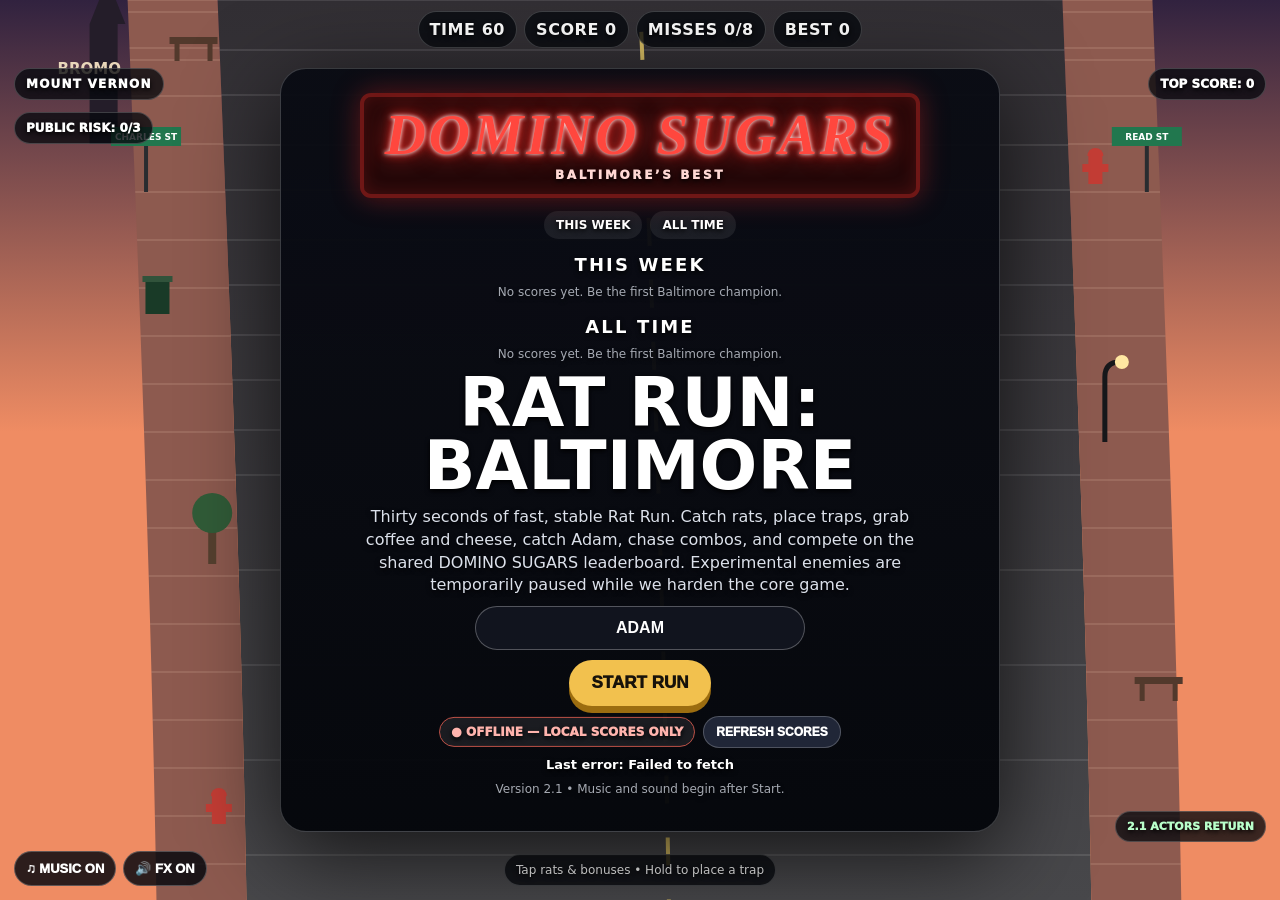
==== index.html @ 5c8ce3e8 "Release Rat Run 2.1 actors and street layers" ====
<!DOCTYPE html>
<html lang="en">
<head>
<meta charset="UTF-8">
<meta name="viewport" content="width=device-width,initial-scale=1,maximum-scale=1,user-scalable=no">
<title>Rat Run: Baltimore 2.1 — Stability Release</title>
<link rel="manifest" href="manifest.webmanifest">
<meta name="theme-color" content="#15121d">
<meta name="apple-mobile-web-app-capable" content="yes">
<meta name="apple-mobile-web-app-status-bar-style" content="black-translucent">
<meta name="apple-mobile-web-app-title" content="Rat Run">
<link rel="apple-touch-icon" href="icons/icon-192.png">
<style>
:root{color-scheme:dark;--gold:#f2c14e;--red:#fa342d;--blue:#37a8ff}*{box-sizing:border-box}
html,body{margin:0;width:100%;height:100%;overflow:hidden;background:#070910;font-family:Inter,system-ui,Arial,sans-serif}
canvas{display:block;width:100vw;height:100vh;cursor:crosshair;touch-action:none;user-select:none;-webkit-user-select:none;-webkit-touch-callout:none}
#hud{position:fixed;inset:0;pointer-events:none;color:#fff;text-shadow:0 2px 5px #000}
.top{display:flex;justify-content:center;gap:7px;flex-wrap:wrap;padding:11px 8px;font-weight:900;letter-spacing:.035em}
.pill{background:rgba(7,9,15,.78);border:1px solid rgba(255,255,255,.2);border-radius:999px;padding:8px 11px;backdrop-filter:blur(7px)}
#effects{position:absolute;top:62px;left:50%;transform:translateX(-50%);display:flex;gap:8px}
.effect{display:none;border-radius:999px;padding:7px 12px;font-size:13px;font-weight:1000;background:rgba(7,9,15,.87);border:2px solid #fff}
#cheeseEffect{border-color:#ffd95b;color:#ffe986}#coffeeEffect{border-color:#c46cff;color:#f0caff}
#neighborhood{position:absolute;left:14px;top:68px;font-weight:1000;text-transform:uppercase;letter-spacing:.1em;font-size:12px}
#target{position:absolute;right:14px;top:68px;font-weight:1000;font-size:12px}
#message{position:absolute;left:50%;top:50%;transform:translate(-50%,-50%);width:min(93vw,720px);max-height:92vh;overflow:auto;text-align:center;background:linear-gradient(180deg,rgba(10,12,20,.97),rgba(4,6,11,.97));border:1px solid rgba(255,255,255,.2);border-radius:26px;padding:24px;box-shadow:0 22px 90px rgba(0,0,0,.72);pointer-events:auto}
#message h1{margin:0 0 8px;font-size:clamp(33px,7vw,68px);line-height:.92;text-transform:uppercase}
#message h2{margin:15px 0 7px;font-size:18px;letter-spacing:.12em;text-transform:uppercase}
#message p{margin:9px auto;max-width:590px;color:#dce1eb;line-height:1.42}
button{margin-top:10px;padding:13px 23px;border:0;border-radius:999px;font-size:17px;font-weight:1000;cursor:pointer;background:var(--gold);color:#17120a;box-shadow:0 7px 0 #9c6d10}
button:active{transform:translateY(4px);box-shadow:0 3px 0 #9c6d10}.tiny{font-size:12px;opacity:.74}
#mode{position:absolute;left:50%;bottom:14px;transform:translateX(-50%);font-size:12px;white-space:nowrap}
#combo{position:absolute;left:50%;top:23%;transform:translateX(-50%);font-size:clamp(30px,6vw,62px);font-weight:1000;opacity:0;transition:opacity .15s}
#announcement{position:absolute;left:50%;top:35%;transform:translate(-50%,-50%) scale(.8);font-size:clamp(28px,7vw,72px);font-weight:1000;text-align:center;opacity:0;transition:.18s;line-height:.95}
#installBtn{display:none;position:absolute;right:14px;bottom:14px;pointer-events:auto;margin:0;padding:10px 15px;font-size:13px}
#audioControls{position:absolute;left:14px;bottom:14px;display:flex;gap:7px;pointer-events:auto}
.audioBtn{margin:0;padding:9px 11px;font-size:13px;box-shadow:none;border:1px solid rgba(255,255,255,.25);background:rgba(7,9,15,.84);color:#fff}
#policeAlert{position:absolute;inset:0;opacity:0;pointer-events:none;transition:opacity .25s;mix-blend-mode:screen;background:linear-gradient(90deg,rgba(255,0,0,.28),transparent 38%,transparent 62%,rgba(0,110,255,.3));animation:policeFlash .42s steps(1) infinite}
#policeAlert.active{opacity:1}
@keyframes policeFlash{0%,49%{filter:hue-rotate(0deg);transform:scaleX(1)}50%,100%{filter:hue-rotate(175deg);transform:scaleX(-1)}}
.domino{position:relative;margin:0 auto 13px;width:min(100%,560px);padding:13px 14px 12px;border:4px solid #6f1716;border-radius:11px;background:#230809;box-shadow:0 0 28px rgba(255,41,34,.35),inset 0 0 18px rgba(255,44,40,.18)}
.domino-title{font-family:Georgia,serif;font-style:italic;font-weight:900;letter-spacing:.05em;font-size:clamp(28px,7vw,57px);line-height:.88;color:#ff473e;text-shadow:0 0 4px #fff,0 0 10px #ff2d27,0 0 24px #ff2d27}
.domino-sub{margin-top:8px;font-size:12px;letter-spacing:.22em;font-weight:1000;color:#ffd8d4}
.scoreboard{max-width:455px;margin:12px auto;text-align:left;border-top:1px solid rgba(255,255,255,.18)}
.score-row{display:grid;grid-template-columns:35px 1fr auto;gap:9px;padding:7px 5px;border-bottom:1px solid rgba(255,255,255,.11)}
.score-row.you{background:rgba(242,193,78,.18);border-radius:8px;color:#ffe18a}
.nameInput{width:min(100%,330px);padding:12px 14px;border-radius:999px;border:1px solid rgba(255,255,255,.28);background:#11141e;color:#fff;font-size:16px;font-weight:800;text-transform:uppercase;text-align:center}
.statusChip{display:inline-block;padding:6px 10px;border-radius:999px;background:rgba(255,255,255,.09);font-size:12px}
#milestone{position:absolute;right:14px;top:112px;text-align:right;font-size:12px;font-weight:900;color:#ffe188}
@media(max-width:520px){#target{top:110px}#neighborhood{top:110px}#effects{top:65px}.top{padding-right:6px;padding-left:6px}.pill{padding:7px 9px;font-size:12px}#milestone{top:148px}}

#ghoulWarning{position:absolute;left:50%;top:27%;transform:translateX(-50%);font-size:clamp(20px,5vw,44px);font-weight:1000;color:#ff665d;opacity:0;text-align:center;text-shadow:0 0 18px #000,0 0 18px #ff2d27;transition:opacity .15s}
#ghoulWarning.active{opacity:1;animation:ghoulPulse .45s steps(2) infinite}
@keyframes ghoulPulse{50%{transform:translateX(-50%) scale(1.08)}}

#finalCountdown{
 position:absolute;left:50%;top:50%;transform:translate(-50%,-50%) scale(.6);
 z-index:50;pointer-events:none;opacity:0;font-size:clamp(110px,28vw,280px);
 font-weight:1000;line-height:1;color:#fff;
 text-shadow:0 0 12px #000,0 0 34px #ff3c35,0 0 70px #ff3c35;
 transition:opacity .12s,transform .12s
}
#finalCountdown.show{opacity:1;transform:translate(-50%,-50%) scale(1)}
#finalCountdown.danger{color:#ffe266;text-shadow:0 0 12px #000,0 0 35px #ff2f27,0 0 75px #ff2f27}

#personalBestFlash{
 position:absolute;left:50%;top:42%;transform:translate(-50%,-50%) scale(.8);
 z-index:55;pointer-events:none;opacity:0;text-align:center;
 font-size:clamp(30px,8vw,76px);font-weight:1000;color:#ffe36e;
 text-shadow:0 0 10px #000,0 0 30px #ff9f1c;transition:.2s
}
#personalBestFlash.show{opacity:1;transform:translate(-50%,-50%) scale(1)}
#comboBarWrap{
 position:absolute;left:50%;top:105px;transform:translateX(-50%);
 width:min(48vw,300px);height:10px;border-radius:999px;overflow:hidden;
 background:rgba(5,7,12,.64);border:1px solid rgba(255,255,255,.2)
}
#comboBar{height:100%;width:0;background:linear-gradient(90deg,#f2c14e,#ff633f);transition:width .12s}

#riskMeter{position:absolute;left:14px;top:112px;font-size:12px;font-weight:1000}
#riskMeter.danger{color:#ff756d;border-color:#ff5148}
#rewardBanner{position:absolute;left:50%;top:30%;transform:translate(-50%,-50%) scale(.8);opacity:0;
 z-index:60;pointer-events:none;text-align:center;font-size:clamp(28px,7vw,70px);font-weight:1000;
 color:#ffe36e;text-shadow:0 0 12px #000,0 0 32px #ff9f1c;transition:.18s}
#rewardBanner.show{opacity:1;transform:translate(-50%,-50%) scale(1)}
.weekTabs{display:flex;justify-content:center;gap:8px;margin:10px 0}
.weekTab{padding:7px 12px;border-radius:999px;background:rgba(255,255,255,.08);font-size:12px;font-weight:900}

#leaderStatus{
 display:inline-block;margin-top:8px;padding:7px 11px;border-radius:999px;
 font-size:12px;font-weight:1000;background:rgba(255,255,255,.08)
}
#leaderStatus.online{color:#9cffb2;border:1px solid #3c9f5d}
#leaderStatus.offline{color:#ffb4ad;border:1px solid #bd5147}
#leaderStatus.loading{color:#ffe38b;border:1px solid #a1842e}
#refreshScores{margin-left:8px;padding:8px 12px;font-size:12px;box-shadow:none;background:#202637;color:#fff;border:1px solid rgba(255,255,255,.22)}
#submitNotice{margin:9px auto 0;max-width:430px;font-size:13px;font-weight:800}

#stabilityBadge{position:absolute;right:14px;bottom:58px;font-size:11px;font-weight:1000;color:#b9ffca}
#debugPanel{display:none;position:absolute;left:12px;top:155px;max-width:330px;padding:9px 11px;border-radius:10px;background:rgba(0,0,0,.82);font:12px/1.35 monospace;color:#b9ffca;white-space:pre-wrap;z-index:90}
#debugPanel.show{display:block}
</style>
</head>
<body>
<canvas id="game"></canvas>
<div id="hud">
 <div id="policeAlert"></div>
 <div class="top">
  <div class="pill">TIME <span id="time">60</span></div>
  <div class="pill">SCORE <span id="score">0</span></div>
  <div class="pill">MISSES <span id="misses">0</span>/8</div>
  <div class="pill">BEST <span id="bestScore">0</span></div>
 </div>
 <div id="effects"><div id="cheeseEffect" class="effect">🧀 RAT FREEZE <span></span></div><div id="coffeeEffect" class="effect">☕ ×2 RUSH <span></span></div></div>
 <div id="neighborhood" class="pill">MOUNT VERNON</div>
 <div id="target" class="pill">TOP SCORE: <span id="topScore">0</span></div>
 <div id="milestone"></div><div id="riskMeter" class="pill">PUBLIC RISK: 0/3</div><div id="rewardBanner"></div>
 <div id="combo"></div><div id="announcement"></div><div id="ghoulWarning"></div><div id="finalCountdown"></div><div id="personalBestFlash"></div><div id="comboBarWrap"><div id="comboBar"></div></div>
 <div id="mode" class="pill">Tap rats & bonuses • Hold to place a trap</div><div id="stabilityBadge" class="pill">2.1 ACTORS RETURN</div><div id="debugPanel"></div>
 <div id="audioControls"><button id="musicBtn" class="audioBtn">♫ MUSIC ON</button><button id="soundBtn" class="audioBtn">🔊 FX ON</button></div>
 <button id="installBtn">INSTALL APP</button>
 <div id="message"><h1>Rat Run:<br>Baltimore</h1><p>Loading the shared leaderboard…</p></div>
</div>
<script src="./leaderboard-config.js"></script>
<script>
(()=>{
const canvas=document.getElementById('game'),ctx=canvas.getContext('2d');
const scoreEl=document.getElementById('score'),timeEl=document.getElementById('time'),missesEl=document.getElementById('misses');
const message=document.getElementById('message'),comboEl=document.getElementById('combo'),debugPanel=document.getElementById('debugPanel');
let leaderboardOnline=false,lastLeaderboardError='';
const announcement=document.getElementById('announcement'),neighborhoodEl=document.getElementById('neighborhood');
const cheeseEffect=document.getElementById('cheeseEffect'),coffeeEffect=document.getElementById('coffeeEffect');
const bestScoreEl=document.getElementById('bestScore'),topScoreEl=document.getElementById('topScore'),targetEl=document.getElementById('target');
const policeAlert=document.getElementById('policeAlert'),milestoneEl=document.getElementById('milestone'),ghoulWarning=document.getElementById('ghoulWarning'),finalCountdown=document.getElementById('finalCountdown'),personalBestFlash=document.getElementById('personalBestFlash'),comboBar=document.getElementById('comboBar'),riskMeter=document.getElementById('riskMeter'),rewardBanner=document.getElementById('rewardBanner');
const musicBtn=document.getElementById('musicBtn'),soundBtn=document.getElementById('soundBtn');
const adamImg=new Image(),cheeseImg=new Image(),coffeeImg=new Image();
adamImg.src='./assets/adam-runner.png';cheeseImg.src='./assets/giant-cheese.svg';coffeeImg.src='./assets/coffee.svg';

let W=0,H=0,dpr=1,running=false,last=0,worldY=0,score=0,misses=0,elapsed=0,spawnTimer=0;
let rats=[],traps=[],particles=[],obstacles=[],decorations=[],adams=[],powerups=[],buildings=[],vehicles=[],pedestrians=[],pigeons=[];
let pointer={x:0,y:0,down:false,downAt:0,moved:false};
let difficulty=1,combo=0,comboTimer=0,timeLeft=30,adamTimer=8,powerTimer=6;
let freezeTimer=0,coffeeTimer=0,announcementTimer=0,currentNeighborhood='MOUNT VERNON',vehicleTimer=2,pedTimer=3,pigeonTimer=4;
let leaderboard=[],leaderScore=0,playerName='ADAM',recordAlerted=false,nearAlerted=false,milestonesHit=new Set(),sessionId='';
let audioCtx=null,musicOn=true,soundOn=true,musicTimer=null,musicStep=0;
const STABILITY_MODE=false;
const FEATURES={ghoul:true,civilians:true,traffic:true,police:true,gator:true,screenShake:true};
let lastSystem='boot',frameErrors=0;const debugEnabled=new URLSearchParams(location.search).has('debug');
let ghouls=[],ghoulTimer=10,lastCountdownNumber=null,floaters=[],screenShake=0,personalBestAnnounced=false,publicRisk=0,policeUnits=[],policeTimer=999,dogs=[],dogTimer=4,gators=[],gatorTimer=12,gatorAids=[],tripleTimer=0;
const rand=(a,b)=>a+Math.random()*(b-a),clamp=(v,a,b)=>Math.max(a,Math.min(b,v));
const SUPABASE_URL='https://vaavrtkobsfqcessccfh.supabase.co';
const SUPABASE_KEY='sb_publishable_NizQeRBjoMpbgMTb5aM9NQ_UN8nZp0f';
const cleanName=n=>(n||'PLAYER').replace(/[^A-Z0-9 _-]/gi,'').trim().slice(0,12).toUpperCase()||'PLAYER';
let weeklyLeaderboard=[];
function localScores(){try{return JSON.parse(localStorage.getItem('ratRunScoresV14')||'[]')}catch(e){return[]}}
function storeLocal(scores){localStorage.setItem('ratRunScoresV14',JSON.stringify(scores.slice(0,25)))}
function normalizedScores(scores){
 return (Array.isArray(scores)?scores:[]).filter(s=>s&&Number.isFinite(Number(s.score)))
 .map(s=>({name:cleanName(s.name||s.player_name),score:Math.max(0,Math.floor(Number(s.score))),date:s.date||s.created_at||''}))
 .sort((a,b)=>b.score-a.score).slice(0,25)
}
function weekStartISO(){
 const d=new Date(),day=d.getUTCDay(),diff=(day+6)%7;
 d.setUTCDate(d.getUTCDate()-diff);d.setUTCHours(0,0,0,0);return d.toISOString()
}
async function supabaseGet(query){
 const r=await fetch(`${SUPABASE_URL}/rest/v1/rat_run_scores?${query}`,{
  headers:{apikey:SUPABASE_KEY,Authorization:`Bearer ${SUPABASE_KEY}`,Accept:'application/json'}
 });
 if(!r.ok)throw new Error(await r.text());return r.json()
}
async function loadLeaderboard(){
 let all=[],weekly=[];
 try{
  all=normalizedScores(await supabaseGet('select=player_name,score,created_at&order=score.desc&limit=25'));
  weekly=normalizedScores(await supabaseGet(`select=player_name,score,created_at&created_at=gte.${encodeURIComponent(weekStartISO())}&order=score.desc&limit=25`));
  leaderboardOnline=true;lastLeaderboardError='';
 }catch(e){
  console.warn('Global leaderboard unavailable:',e);
  leaderboardOnline=false;lastLeaderboardError=String(e.message||e).slice(0,140);
  all=normalizedScores(localScores());weekly=all;
 }
 leaderboard=all;weeklyLeaderboard=weekly;leaderScore=all[0]?.score||0;
 topScoreEl.textContent=leaderScore;bestScoreEl.textContent=leaderScore;
 return all
}
async function submitScore(name,value){
 const entry={player_name:cleanName(name),score:Math.max(0,Math.floor(value)),session_id:sessionId};
 let scores=normalizedScores([...localScores(),{name:entry.player_name,score:entry.score,date:new Date().toISOString()}]);
 storeLocal(scores);
 try{
  const r=await fetch(`${SUPABASE_URL}/rest/v1/rat_run_scores`,{
   method:'POST',
   headers:{apikey:SUPABASE_KEY,Authorization:`Bearer ${SUPABASE_KEY}`,'Content-Type':'application/json',Prefer:'return=minimal'},
   body:JSON.stringify(entry)
  });
  if(!r.ok)throw new Error(await r.text());
  leaderboardOnline=true;lastLeaderboardError='';
  await loadLeaderboard();scores=leaderboard;
 }catch(e){
  leaderboardOnline=false;lastLeaderboardError=`Score not uploaded: ${String(e.message||e).slice(0,110)}`;
  console.warn('Score submission failed:',e);
 }
 return scores
}
function scoreTable(scores,highlight=''){
 if(!scores.length)return'<p class="tiny">No scores yet. Be the first Baltimore champion.</p>';
 return `<div class="scoreboard">${scores.slice(0,10).map((s,i)=>`<div class="score-row ${highlight&&s.name===highlight?'you':''}"><strong>${i+1}</strong><span>${s.name}</span><strong>${s.score.toLocaleString()}</strong></div>`).join('')}</div>`;
}
function dominoBoard(scores,subtitle='BALTIMORE’S BEST',highlight=''){
 const weekly=weeklyLeaderboard.length?weeklyLeaderboard:scores;
 return `<div class="domino"><div class="domino-title">DOMINO SUGARS</div><div class="domino-sub">${subtitle}</div></div>
 <div class="weekTabs"><span class="weekTab">THIS WEEK</span><span class="weekTab">ALL TIME</span></div>
 <h2>THIS WEEK</h2>${scoreTable(weekly,highlight)}
 <h2>ALL TIME</h2>${scoreTable(scores,highlight)}`;
}
function initAudio(){
 if(!audioCtx)audioCtx=new (window.AudioContext||window.webkitAudioContext)();
 if(audioCtx.state==='suspended')audioCtx.resume();
}
function tone(freq=440,dur=.08,type='square',gain=.045,delay=0){
 if(!soundOn&&!['music'].includes(type))return;
 initAudio();const o=audioCtx.createOscillator(),g=audioCtx.createGain(),t=audioCtx.currentTime+delay;
 o.type=type==='music'?'triangle':type;o.frequency.setValueAtTime(freq,t);g.gain.setValueAtTime(gain,t);g.gain.exponentialRampToValueAtTime(.0001,t+dur);
 o.connect(g);g.connect(audioCtx.destination);o.start(t);o.stop(t+dur);
}
function sfx(kind){
 if(!soundOn)return;
 const map={
  rat:[[760,.05,'square'],[510,.07,'square']],
  miss:[[150,.13,'sawtooth']],
  cheese:[[392,.08,'triangle'],[523,.1,'triangle'],[659,.14,'triangle']],
  coffee:[[260,.07,'square'],[390,.07,'square'],[520,.12,'square']],
  adam:[[330,.08,'triangle'],[494,.08,'triangle'],[659,.08,'triangle'],[988,.18,'triangle']],
  horn:[[210,.16,'sawtooth'],[180,.14,'sawtooth']],
  pigeon:[[900,.035,'triangle'],[750,.04,'triangle']],
  milestone:[[520,.07,'square'],[660,.07,'square']],
  record:[[523,.1,'triangle'],[659,.1,'triangle'],[784,.1,'triangle'],[1047,.28,'triangle']],
  ghoul:[[120,.12,'sawtooth'],[95,.18,'square'],[70,.2,'sawtooth']],
  siren:[[660,.12,'square'],[420,.12,'square'],[660,.12,'square'],[420,.12,'square']],
  drink:[[280,.06,'triangle'],[220,.06,'triangle'],[180,.08,'triangle'],[330,.12,'triangle']],
  gator:[[95,.16,'sawtooth'],[75,.2,'square']]
 };
 (map[kind]||[]).forEach((a,i)=>tone(a[0],a[1],a[2],.045,i*.06));
}
function startMusic(){
 initAudio();stopMusic();musicStep=0;
 const notes=[130.81,164.81,196,220,196,164.81,146.83,174.61];
 musicTimer=setInterval(()=>{if(!musicOn||!running)return;const n=notes[musicStep++%notes.length];tone(n,.22,'music',.022);if(musicStep%2===0)tone(n*2,.09,'music',.012,.04)},260);
}
function stopMusic(){if(musicTimer){clearInterval(musicTimer);musicTimer=null}}
musicBtn.addEventListener('click',()=>{musicOn=!musicOn;musicBtn.textContent=musicOn?'♫ MUSIC ON':'♫ MUSIC OFF';if(musicOn&&running)startMusic();else stopMusic()});
soundBtn.addEventListener('click',()=>{soundOn=!soundOn;soundBtn.textContent=soundOn?'🔊 FX ON':'🔇 FX OFF'});

function leaderboardStatusMarkup(){
 const cls=leaderboardOnline?'online':'offline';
 const text=leaderboardOnline?'● GLOBAL LEADERBOARD ONLINE':'● OFFLINE — LOCAL SCORES ONLY';
 return `<div><span id="leaderStatus" class="${cls}">${text}</span><button id="refreshScores">REFRESH SCORES</button></div>
 <div id="submitNotice">${lastLeaderboardError?`Last error: ${lastLeaderboardError}`:''}</div>`;
}
function wireLeaderboardButtons(){
 const btn=document.getElementById('refreshScores');
 if(btn)btn.onclick=async()=>{
  const status=document.getElementById('leaderStatus');
  if(status){status.className='loading';status.textContent='● CHECKING SUPABASE…'}
  await loadLeaderboard();
  showOpening();
 };
}

function showOpening(){
 if(!Array.isArray(leaderboard))leaderboard=[];
 if(!Array.isArray(weeklyLeaderboard))weeklyLeaderboard=[];
 message.innerHTML=`${dominoBoard(leaderboard)}<h1>Rat Run:<br>Baltimore</h1><p>Thirty seconds of fast, stable Rat Run. Catch rats, place traps, grab coffee and cheese, catch Adam, chase combos, and compete on the shared DOMINO SUGARS leaderboard. Experimental enemies are temporarily paused while we harden the core game.</p><input id="playerName" class="nameInput" maxlength="12" value="${playerName}" aria-label="Player name"><br><button id="start">START RUN</button>${leaderboardStatusMarkup()}<p class="tiny">Version 2.1 • Music and sound begin after Start.</p>`;
 message.style.display='block';
 const inp=document.getElementById('playerName');inp.addEventListener('input',()=>playerName=cleanName(inp.value));
 document.getElementById('start').addEventListener('click',()=>{playerName=cleanName(inp.value);start()});wireLeaderboardButtons();
}


function resize(){dpr=Math.min(devicePixelRatio||1,2);W=innerWidth;H=innerHeight;canvas.width=W*dpr;canvas.height=H*dpr;canvas.style.width=W+'px';canvas.style.height=H+'px';ctx.setTransform(dpr,0,0,dpr,0,0)}
addEventListener('resize',resize);resize();

function roadBounds(y){const sway=Math.sin((worldY+y)*.00125)*W*.025;return{left:W*.17+sway,right:W*.83+sway}}
function neighborhoodForTime(t){return t<20?'MOUNT VERNON':t<40?'FELLS POINT':'INNER HARBOR'}
function announce(text,color='#fff'){announcement.textContent=text;announcement.style.color=color;announcement.style.opacity=1;announcement.style.transform='translate(-50%,-50%) scale(1)';announcementTimer=1.2}

function setSystem(name){
 lastSystem=name;
 if(debugEnabled){debugPanel.classList.add('show');debugPanel.textContent=`SYSTEM: ${name}\nSCORE: ${Math.floor(score)}\nRATS: ${rats.length}\nFRAMES RECOVERED: ${frameErrors}`}
}
function recoverFrame(error){
 frameErrors++;
 console.error('Rat Run recovered frame error in',lastSystem,error);
 if(debugEnabled){debugPanel.classList.add('show');debugPanel.textContent=`RECOVERED ERROR\nSYSTEM: ${lastSystem}\n${String(error?.message||error)}`}
 // Clear only transient arrays; never end the round.
 particles=[];powerups=powerups.filter(Boolean);rats=rats.filter(Boolean);adams=adams.filter(Boolean);traps=traps.filter(Boolean);
}

function reset(){
 rats=[];traps=[];particles=[];obstacles=[];decorations=[];adams=[];powerups=[];buildings=[];vehicles=[];pedestrians=[];pigeons=[];dogs=[];policeUnits=[];gators=[];gatorAids=[];ghouls=[];
 score=0;misses=0;elapsed=0;worldY=0;spawnTimer=.55;difficulty=1;combo=0;comboTimer=0;timeLeft=30;adamTimer=rand(7,11);powerTimer=rand(5,8);
 freezeTimer=0;coffeeTimer=0;announcementTimer=0;currentNeighborhood='MOUNT VERNON';vehicleTimer=2;pedTimer=3;pigeonTimer=4;
 recordAlerted=false;nearAlerted=false;milestonesHit=new Set();publicRisk=0;policeTimer=999;dogTimer=3;gatorTimer=8+Math.random()*8;tripleTimer=0;riskMeter.textContent='PUBLIC RISK: 0/3';riskMeter.classList.remove('danger');ghouls=[];ghoulTimer=2.5+Math.random()*2;lastCountdownNumber=null;floaters=[];screenShake=0;personalBestAnnounced=false;comboBar.style.width='0%';personalBestFlash.classList.remove('show');ghoulWarning.classList.remove('active');finalCountdown.classList.remove('show','danger');finalCountdown.textContent='';sessionId=(crypto.randomUUID?crypto.randomUUID():Date.now()+'-'+Math.random());policeAlert.classList.remove('active');milestoneEl.textContent='';
 scoreEl.textContent='0';missesEl.textContent='0';timeEl.textContent='30';neighborhoodEl.textContent=currentNeighborhood;
 cheeseEffect.style.display='none';coffeeEffect.style.display='none';
 for(let i=0;i<18;i++)addDecoration(-i*100);
 for(let i=0;i<7;i++)addObstacle(-i*230-300);
 for(let i=0;i<12;i++)addBuilding(-i*145);
}
function start(){initAudio();reset();running=true;message.style.display='none';last=performance.now();startMusic();requestAnimationFrame(loop)}

function addBuilding(y=-120){
 const palette=['#8e3f32','#a84f3c','#71372f','#b05b42','#62362f','#965039'];
 buildings.push({y,side:Math.random()<.5?-1:1,w:rand(78,128),h:rand(135,220),color:palette[Math.floor(rand(0,palette.length))],roof:Math.random()<.35,shop:Math.random()<.24,windows:Math.floor(rand(2,4)),sign:Math.random()<.18});
}
function addDecoration(y=-80){
 const types=['trash','stoop','hydrant','lamp','mural','busstop','streetSign'];
 decorations.push({y,side:Math.random()<.5?-1:1,type:types[Math.floor(rand(0,types.length))],offset:rand(18,72),size:rand(.78,1.23),variant:Math.floor(rand(0,4))});
}
function addObstacle(y=-120){
 const b=roadBounds(y);obstacles.push({x:rand(b.left+55,b.right-55),y,r:rand(24,40),type:Math.random()<.46?'cone':Math.random()<.73?'pothole':'cart'});
}
function spawnRat(){
 const y=rand(40,H*.38),b=roadBounds(y),fromLeft=Math.random()<.5,r=rand(14,20);
 rats.push({x:fromLeft?b.left+r+8:b.right-r-8,y,vx:0,vy:rand(25,55),r,wobble:rand(0,6.28),alive:true,tail:rand(15,25),targetX:fromLeft?b.right-r-8:b.left+r+8,fromLeft,turnRate:rand(2.2,4.2),speed:rand(185,280)+difficulty*12,curve:rand(-75,75),age:0});
}
function spawnAdam(){
 const y=rand(H*.19,H*.43),b=roadBounds(y),fromLeft=Math.random()<.5;
 adams.push({x:fromLeft?b.left-65:b.right+65,y,fromLeft,vx:(fromLeft?1:-1)*rand(235,310),vy:rand(18,48),age:0,w:105,h:145,alive:true,bob:rand(0,6.28)});
}
function spawnPowerup(){
 const type=Math.random()<.52?'cheese':'coffee',y=rand(H*.16,H*.36),b=roadBounds(y);
 powerups.push({type,x:rand(b.left+70,b.right-70),y,r:38,life:8,age:0,spin:rand(-.45,.45)});
 announce(type==='cheese'?'GIANT CHEESE!':'COFFEE DROP!',type==='cheese'?'#ffe15a':'#e5a4ff');
}


function rewardRoll(source){
 const roll=Math.random();
 let tier,points;
 if(source==='coffee'){
  if(roll<.68){tier='LOW';points=[40,60,75][Math.floor(rand(0,3))]}
  else if(roll<.93){tier='MEDIUM';points=[120,160,200][Math.floor(rand(0,3))]}
  else{tier='HIGH';points=[350,500][Math.floor(rand(0,2))]}
 }else{
  if(roll<.45){tier='LOW';points=[150,225,300][Math.floor(rand(0,3))]}
  else if(roll<.88){tier='MEDIUM';points=[400,500,650][Math.floor(rand(0,3))]}
  else{tier='HIGH';points=[900,1200][Math.floor(rand(0,2))]}
 }
 return {tier,points}
}
function showReward(source,reward){
 rewardBanner.textContent=`${source==='coffee'?'COFFEE':'GATOR-AID'} ${reward.tier}! +${reward.points}`;
 rewardBanner.classList.add('show');
 setTimeout(()=>rewardBanner.classList.remove('show'),1500);
 addFloater(W*.5,H*.38,`+${reward.points}`,reward.tier==='HIGH'?'#ffe36e':'#ffffff',reward.tier==='HIGH'?36:26);
 if(reward.tier==='HIGH'){screenShake=Math.max(screenShake,14);sfx('record')}else sfx('milestone');
}
function drinkBonus(source){
 sfx('drink');
 const reward=rewardRoll(source);
 score+=reward.points;
 if(source==='coffee'){coffeeTimer=Math.max(coffeeTimer,5)}
 else{tripleTimer=Math.max(tripleTimer,5)}
 showReward(source,reward);updateHUD();
}
function civilianStrike(kind,x,y){
 const penalty=kind==='dog'?30:kind==='pedestrian'?25:15;
 score=Math.max(0,score-penalty);publicRisk++;
 riskMeter.textContent=`PUBLIC RISK: ${Math.min(publicRisk,3)}/3`;
 riskMeter.classList.toggle('danger',publicRisk>=2);
 addFloater(x,y-30,`-${penalty} ${kind.toUpperCase()}`,'#ff766d',21);
 announce(kind==='dog'?'WATCH THE DOG!':kind==='pedestrian'?'CIVILIAN HIT!':'TRAFFIC HIT!','#ff766d');
 sfx('miss');updateHUD();
 if(FEATURES.police&&publicRisk>=3&&policeUnits.length===0)dispatchPolice('PUBLIC RISK');
}
function flashPolice(text='POLICE DISPATCHED!'){
 policeAlert.classList.add('active');announce(text,'#8fd0ff');sfx('siren');
 setTimeout(()=>policeAlert.classList.remove('active'),1100);
}
function dispatchPolice(reason){
 policeUnits.push({x:W+55,y:clamp(H*.63,120,H-85),vx:-105,hp:8,r:36,drain:1.2,reason});
 flashPolice(reason==='PUBLIC RISK'?'PUBLIC RISK — POLICE DISPATCHED!':'CHAMPION ALERT!');
}
function spawnDog(){
 const y=rand(H*.18,H*.42),b=roadBounds(y),fromLeft=Math.random()<.5;
 dogs.push({x:fromLeft?b.left-35:b.right+35,y,vx:(fromLeft?1:-1)*rand(65,100),phase:rand(0,6.28),alive:true});
}
function spawnGator(){
 const y=clamp(H*.62,150,H-90);
 gators.push({x:W*.5,y,hp:6,r:46,age:0,bite:1.2});
 announce('SEWER GATOR! TAP 6×','#9dff8a');sfx('gator');screenShake=Math.max(screenShake,12);
}
function spawnGatorAid(x,y){gatorAids.push({x,y,r:35,life:6,age:0})}
function hitSpecialActors(x,y){
 for(let i=policeUnits.length-1;i>=0;i--){
  const p=policeUnits[i];if(Math.hypot(x-p.x,y-p.y)<58){
   p.hp--;score+=8;addFloater(p.x,p.y-45,'+8 POLICE HIT','#8fd0ff',19);
   if(p.hp<=0){score+=175;addFloater(p.x,p.y-65,'+175 CLEARED','#8fd0ff',25);policeUnits.splice(i,1);publicRisk=0;riskMeter.textContent='PUBLIC RISK: 0/3';riskMeter.classList.remove('danger')}
   updateHUD();return true
  }
 }
 for(let i=gators.length-1;i>=0;i--){
  const g=gators[i];if(Math.hypot(x-g.x,y-g.y)<68){
   g.hp--;score+=12;addFloater(g.x,g.y-50,'+12 GATOR HIT','#b9ff93',19);
   if(g.hp<=0){score+=250;spawnGatorAid(g.x,g.y);gators.splice(i,1);announce('GATOR DEFEATED — GRAB GATOR-AID!','#b9ff93')}
   updateHUD();return true
  }
 }
 for(let i=gatorAids.length-1;i>=0;i--){
  const a=gatorAids[i];if(Math.hypot(x-a.x,y-a.y)<55){gatorAids.splice(i,1);drinkBonus('gator');return true}
 }
 for(let i=dogs.length-1;i>=0;i--){
  const d=dogs[i];if(Math.hypot(x-d.x,y-d.y)<34){civilianStrike('dog',d.x,d.y);dogs.splice(i,1);return true}
 }
 return false
}

function spawnVehicle(){
 const type=Math.random()<.2?'bus':Math.random()<.46?'taxi':'car';
 const y=-170,b=roadBounds(H*.24),center=(b.left+b.right)/2;
 const lane=Math.random()<.5?-1:1;
 const x=center+lane*(type==='bus'?W*.105:W*.14);
 vehicles.push({
  type,x,y,w:type==='bus'?76:55,h:type==='bus'?138:90,
  vy:rand(175,225),lane,
  color:type==='taxi'?'#e8bd35':['#476a87','#8b3d45','#3e7659','#6b576f'][Math.floor(rand(0,4))],
  alive:true
 });
}
function spawnPedestrian(){
 const y=rand(H*.12,H*.30),b=roadBounds(y),side=Math.random()<.5?-1:1;
 pedestrians.push({
  x:side<0?b.left-rand(38,66):b.right+rand(38,66),y,side,
  vy:rand(32,55),phase:rand(0,6.28),
  shirt:['#e66b55','#54a7d8','#f1cb4e','#8359a8','#e8e8e8'][Math.floor(rand(0,5))],
  alive:true
 });
}
function spawnPigeons(){
 const y=rand(H*.16,H*.42),b=roadBounds(y),side=Math.random()<.5?-1:1,baseX=side<0?b.left-rand(8,52):b.right+rand(8,52);
 for(let i=0;i<Math.floor(rand(3,7));i++){
  pigeons.push({x:baseX+rand(-28,28),y:y+rand(-18,18),vx:0,vy:rand(18,40),phase:rand(0,6.28),flying:false,alive:true});
 }
}

function placeTrap(x,y){const b=roadBounds(y);if(x<b.left+25||x>b.right-25)return;traps.push({x,y,r:29,life:7,armed:.45});burst(x,y,'#f2c14e',8)}
function burst(x,y,color,count=10){for(let i=0;i<count;i++)particles.push({x,y,vx:rand(-150,150),vy:rand(-155,75),life:rand(.35,.8),color,size:rand(2,7)})}

function activatePowerup(p){
 if(p.type==='cheese'){freezeTimer=5;score+=100;addFloater(p.x,p.y-30,'CHEESE FREEZE!','#ffe15a',25);screenShake=Math.max(screenShake,7);sfx('cheese');announce('RATS FROZEN!','#ffe15a');burst(p.x,p.y,'#ffe15a',38)}
 else{adamTimer=Math.min(adamTimer,1.1);drinkBonus('coffee');announce('CAFFEINE RUSH!','#e5a4ff');burst(p.x,p.y,'#c46cff',38)}
 updateHUD();
}
function hitTest(x,y){
 if(FEATURES.police||FEATURES.gator||FEATURES.civilians){if(hitSpecialActors(x,y))return;}
 setSystem('tap');
 for(let i=powerups.length-1;i>=0;i--){
  const p=powerups[i];
  if(p&&Math.hypot(x-p.x,y-p.y)<p.r+18){powerups.splice(i,1);activatePowerup(p);return}
 }
 for(let i=adams.length-1;i>=0;i--){
  const a=adams[i];
  if(a&&Math.abs(x-a.x)<a.w*.52&&Math.abs(y-a.y)<a.h*.52){
   adams.splice(i,1);const earned=500*(coffeeTimer>0?2:1);score+=earned;combo+=5;comboTimer=1.8;
   addFloater(a.x,a.y-40,`+${earned} ADAM!`,'#e8a8ff',30);screenShake=Math.max(screenShake,12);sfx('adam');burst(a.x,a.y,'#b72cff',34);updateHUD();return
  }
 }
 for(let i=rats.length-1;i>=0;i--){
  const r=rats[i];
  if(r&&Math.hypot(x-r.x,y-r.y)<r.r+13){
   rats.splice(i,1);const earned=(10+combo*2)*(coffeeTimer>0?2:1);score+=earned;combo++;comboTimer=1.2;
   addFloater(r.x,r.y-16,`+${earned}`,combo>=8?'#ffe36e':'#fff',combo>=8?27:20);
   if(combo===5)announce('5× COMBO!','#ffe36e');
   if(combo===10){announce('RAT MANIA!','#ff8a45');screenShake=Math.max(screenShake,8);sfx('milestone')}
   sfx('rat');burst(r.x,r.y,'#e9dfc5',combo>=10?20:12);updateHUD();return
  }
 }
 for(const o of obstacles){
  if(o&&Math.hypot(x-o.x,y-o.y)<o.r+10){score=Math.max(0,score-10);combo=0;addFloater(x,y,'-10','#ff766d',18);burst(x,y,'#e45858',10);updateHUD();return}
 }
 combo=0;comboEl.style.opacity=0;updateComboPolish();
}

function checkScoreEvents(){
 const whole=Math.floor(score),remaining=Math.max(0,leaderScore-whole);
 targetEl.innerHTML=leaderScore?`TO #1: <span>${remaining.toLocaleString()}</span>`:'SET THE FIRST RECORD';
 if(leaderScore>0&&whole>=leaderScore&&!recordAlerted){recordAlerted=true;policeAlert.classList.add('active');announce('NEW BALTIMORE CHAMPION!','#ffe36e');sfx('record');setTimeout(()=>policeAlert.classList.remove('active'),3800)}
 else if(leaderScore>0&&remaining<=Math.max(100,Math.floor(leaderScore*.1))&&!nearAlerted){nearAlerted=true;policeAlert.classList.add('active');announce('CHAMPION IN SIGHT!','#74c7ff');sfx('siren');setTimeout(()=>{if(!recordAlerted)policeAlert.classList.remove('active')},2600)}
 const steps=[100,250,500,1000,2000,3000,5000];
 for(const n of steps)if(whole>=n&&!milestonesHit.has(n)){milestonesHit.add(n);milestoneEl.textContent=`+ ${n.toLocaleString()} MILESTONE`;announce(`${n.toLocaleString()} POINTS!`,'#ffe36e');sfx('milestone');setTimeout(()=>{if(milestoneEl.textContent.includes(String(n)))milestoneEl.textContent=''},1400);break}
}

function spawnGhoul(){
 const fromLeft=Math.random()<.5;
 ghouls.push({
  x:fromLeft?35:W-35,
  y:clamp(H*.68,130,H-90),
  vx:fromLeft?85:-85,
  hp:5,
  r:34,
  eatCooldown:1,
  drainCooldown:2,
  dir:fromLeft?1:-1
 });
 ghoulWarning.textContent='STREET GHOUL — TAP IT 5×';
 ghoulWarning.classList.add('active');
 setTimeout(()=>ghoulWarning.classList.remove('active'),1200);
}

function updateGhouls(dt){
 ghoulTimer-=dt;

 if(ghoulTimer<=0&&ghouls.length===0){
  // Reset first so an error can never create a spawn loop.
  ghoulTimer=9;
  spawnGhoul();
 }

 for(let i=ghouls.length-1;i>=0;i--){
  const g=ghouls[i];
  if(!g){ghouls.splice(i,1);continue}

  g.eatCooldown-=dt;
  g.drainCooldown-=dt;

  let target=null;
  let best=Infinity;
  for(const r of rats){
   if(!r||r.alive===false)continue;
   const d=Math.hypot(r.x-g.x,r.y-g.y);
   if(d<best){best=d;target=r}
  }

  if(target){
   const dx=target.x-g.x;
   const dy=target.y-g.y;
   g.x+=clamp(dx,-90,90)*dt;
   g.y+=clamp(dy,-65,65)*dt;

   if(best<46&&g.eatCooldown<=0){
    const idx=rats.indexOf(target);
    if(idx>=0)rats.splice(idx,1);
    score=Math.max(0,score-15);
    addFloater(g.x,g.y-40,'-15','#ff6d63',24);
    ghoulWarning.textContent='GHOUL ATE A RAT! -15';
    ghoulWarning.classList.add('active');
    setTimeout(()=>ghoulWarning.classList.remove('active'),650);
    g.eatCooldown=1;
    updateHUD();
   }
  }else{
   g.x+=g.vx*dt;
  }

  g.y=clamp(g.y,120,H-75);

  if(g.drainCooldown<=0){
   score=Math.max(0,score-5);
   addFloater(g.x,g.y-55,'-5','#ff9a8f',18);
   g.drainCooldown=2;
   updateHUD();
  }

  // Keep the Ghoul on screen until defeated.
  g.x=clamp(g.x,32,W-32);
 }
}

function drawGhouls(){
 for(const g of ghouls){
  if(!g)continue;
  ctx.save();
  ctx.translate(g.x,g.y);

  ctx.fillStyle='rgba(0,0,0,.3)';
  ctx.beginPath();ctx.ellipse(0,38,27,8,0,0,Math.PI*2);ctx.fill();

  ctx.fillStyle='#93b96f';
  ctx.fillRect(-17,-10,34,40);

  ctx.fillStyle='#34422f';
  ctx.beginPath();ctx.arc(0,-26,18,0,Math.PI*2);ctx.fill();

  ctx.strokeStyle='#93b96f';
  ctx.lineWidth=8;
  ctx.lineCap='round';
  ctx.beginPath();
  ctx.moveTo(-13,-3);ctx.lineTo(-29,13);
  ctx.moveTo(13,-3);ctx.lineTo(29,13);
  ctx.stroke();

  ctx.fillStyle='#242a23';
  ctx.fillRect(-16,27,12,28);
  ctx.fillRect(4,27,12,28);

  ctx.fillStyle='#ff4e47';
  ctx.beginPath();
  ctx.arc(-7,-29,3,0,Math.PI*2);
  ctx.arc(7,-29,3,0,Math.PI*2);
  ctx.fill();

  ctx.fillStyle='#ff7168';
  ctx.font='900 13px system-ui';
  ctx.textAlign='center';
  ctx.fillText(`GHOUL ${g.hp}/5`,0,-55);

  ctx.restore();
 }
}

function hitGhoul(x,y){
 for(let i=ghouls.length-1;i>=0;i--){
  const g=ghouls[i];
  if(Math.hypot(x-g.x,y-g.y)<60){
   g.hp-=1;
   score+=10;
   addFloater(g.x,g.y-42,'+10 HIT','#baff91',20);
   if(g.hp<=0){
    score+=75;
    addFloater(g.x,g.y-62,'+75 GHOUL GONE!','#baff91',25);
    ghouls.splice(i,1);
    ghoulTimer=7;
    ghoulWarning.textContent='GHOUL CLEARED! +75';
   }else{
    ghoulWarning.textContent=`GHOUL HIT — ${g.hp} LEFT`;
   }
   ghoulWarning.classList.add('active');
   setTimeout(()=>ghoulWarning.classList.remove('active'),650);
   updateHUD();
   return true;
  }
 }
 return false;
}

function addFloater(x,y,text,color='#fff',size=20){
 floaters.push({x,y,text,color,size,life:1,vy:-48});
}
function updateFloaters(dt){
 for(const f of floaters){f.y+=f.vy*dt;f.life-=dt}
 floaters=floaters.filter(f=>f.life>0);
 if(screenShake>0)screenShake=Math.max(0,screenShake-dt*28);
}
function drawFloaters(){
 ctx.save();
 for(const f of floaters){
  ctx.globalAlpha=Math.max(0,f.life);
  ctx.fillStyle=f.color;ctx.font=`1000 ${f.size}px system-ui`;
  ctx.textAlign='center';ctx.shadowColor='#000';ctx.shadowBlur=5;
  ctx.fillText(f.text,f.x,f.y);
 }
 ctx.restore();ctx.globalAlpha=1;
}
function triggerPersonalBest(){
 if(personalBestAnnounced)return;
 personalBestAnnounced=true;
 personalBestFlash.textContent='NEW PERSONAL BEST!';
 personalBestFlash.classList.add('show');
 sfx('record');
 setTimeout(()=>personalBestFlash.classList.remove('show'),2200);
}
function updateComboPolish(){
 const pct=Math.min(100,combo*8);
 comboBar.style.width=pct+'%';
 if(combo>=10)comboBar.style.filter='brightness(1.35)';
 else comboBar.style.filter='none';
}

function updateFinalCountdown(){
 const n=Math.ceil(timeLeft);
 if(n<=10&&n>0){
  finalCountdown.textContent=n;
  finalCountdown.classList.add('show');
  finalCountdown.classList.toggle('danger',n<=5);
  if(lastCountdownNumber!==n){
   lastCountdownNumber=n;
   tone(n<=5?180:260,.08,'square',.06);
   finalCountdown.animate(
    [{transform:'translate(-50%,-50%) scale(.55)',opacity:.2},{transform:'translate(-50%,-50%) scale(1.15)',opacity:1},{transform:'translate(-50%,-50%) scale(1)',opacity:1}],
    {duration:420,easing:'ease-out'}
   );
  }
 }else{
  finalCountdown.classList.remove('show','danger');
  finalCountdown.textContent='';
 }
}

function updateHUD(){
 scoreEl.textContent=Math.floor(score);missesEl.textContent=misses;
 checkScoreEvents();updateComboPolish();
 const localBest=Number(localStorage.getItem('ratRunPersonalBest')||0);
 if(score>localBest){localStorage.setItem('ratRunPersonalBest',Math.floor(score));if(localBest>0)triggerPersonalBest()}
 if(combo>=3){comboEl.textContent=`${combo}× COMBO`;comboEl.style.opacity=1}
}

canvas.addEventListener('pointerdown',e=>{if(!running)return;pointer.x=e.clientX;pointer.y=e.clientY;pointer.down=true;pointer.downAt=performance.now();pointer.moved=false;canvas.setPointerCapture(e.pointerId)});
canvas.addEventListener('pointermove',e=>{if(pointer.down&&Math.hypot(e.clientX-pointer.x,e.clientY-pointer.y)>12)pointer.moved=true});
canvas.addEventListener('pointerup',e=>{if(!running)return;const held=performance.now()-pointer.downAt;pointer.down=false;if(held>360&&!pointer.moved)placeTrap(e.clientX,e.clientY);else hitTest(e.clientX,e.clientY)});

function safeActorUpdate(dt){
 try{
  setSystem('actors');

  if(FEATURES.traffic){
   vehicleTimer-=dt;
   if(vehicleTimer<=0){spawnVehicle();vehicleTimer=rand(3.4,5.8)}
   for(const v of vehicles){
    if(!v)continue;
    v.y+=v.vy*dt;
    if(v.y>H+190)v.alive=false;
   }
   vehicles=vehicles.filter(v=>v&&v.alive!==false);
  }else vehicles=[];

  if(FEATURES.civilians){
   pedTimer-=dt;if(pedTimer<=0){spawnPedestrian();pedTimer=rand(3,5.6)}
   dogTimer-=dt;if(dogTimer<=0){spawnDog();dogTimer=rand(4.5,7.5)}

   for(const p of pedestrians){
    if(!p)continue;p.phase+=dt*7;p.y+=p.vy*dt;
    if(p.y>H+80)p.alive=false;
   }
   pedestrians=pedestrians.filter(p=>p&&p.alive!==false);

   for(const d of dogs){
    if(!d)continue;d.phase+=dt*8;d.x+=d.vx*dt;d.y+=Math.sin(d.phase)*7*dt;
    if(d.x<-90||d.x>W+90)d.alive=false;
   }
   dogs=dogs.filter(d=>d&&d.alive!==false);
  }else{pedestrians=[];dogs=[]}

  if(FEATURES.ghoul)updateGhouls(dt);else ghouls=[];

  if(FEATURES.police){
   for(const p of policeUnits){
    if(!p)continue;
    p.x+=p.vx*dt;p.x=clamp(p.x,55,W-55);p.drain-=dt;
    if(p.drain<=0){
     score=Math.max(0,score-10);
     addFloater(p.x,p.y-48,'-10 POLICE','#8fd0ff',18);
     p.drain=1.45;updateHUD();
    }
   }
  }else policeUnits=[];

  if(FEATURES.gator){
   gatorTimer-=dt;
   if(gatorTimer<=0&&gators.length===0&&gatorAids.length===0){
    spawnGator();gatorTimer=22+Math.random()*12;
   }
   for(const g of gators){
    if(!g)continue;g.age+=dt;g.bite-=dt;
    if(g.bite<=0&&rats.length){
     const r=rats[Math.floor(Math.random()*rats.length)];
     const idx=rats.indexOf(r);
     if(idx>=0)rats.splice(idx,1);
     score=Math.max(0,score-10);
     addFloater(g.x,g.y-52,'GATOR ATE RAT -10','#b9ff93',18);
     g.bite=1.7;updateHUD();
    }
   }
   for(const a of gatorAids){if(!a)continue;a.age+=dt;a.life-=dt;if(a.life<=0)a.dead=true}
   gatorAids=gatorAids.filter(a=>a&&!a.dead);
  }else{gators=[];gatorAids=[]}
 }catch(error){
  console.error('Actor subsystem recovered:',error);
  lastSystem='actor recovery';
  // Remove only actor arrays, never terminate the round.
  vehicles=[];pedestrians=[];dogs=[];ghouls=[];policeUnits=[];gators=[];gatorAids=[];
  ghoulTimer=8;gatorTimer=18;vehicleTimer=4;pedTimer=4;dogTimer=5;
 }
}


function update(dt){
 setSystem('clock');updateFloaters(dt);
 elapsed+=dt;timeLeft=Math.max(0,30-elapsed);timeEl.textContent=Math.ceil(timeLeft);updateFinalCountdown();
 if(timeLeft<=0){endGame();return}
 difficulty=1+elapsed/24;worldY+=dt*(145+difficulty*7);
 if(freezeTimer>0)freezeTimer=Math.max(0,freezeTimer-dt);
 if(coffeeTimer>0)coffeeTimer=Math.max(0,coffeeTimer-dt);
 cheeseEffect.style.display=freezeTimer>0?'block':'none';coffeeEffect.style.display=coffeeTimer>0?'block':'none';
 cheeseEffect.querySelector('span').textContent=freezeTimer>0?freezeTimer.toFixed(1)+'s':'';
 coffeeEffect.querySelector('span').textContent=coffeeTimer>0?coffeeTimer.toFixed(1)+'s':'';
 if(announcementTimer>0){announcementTimer-=dt;if(announcementTimer<=0){announcement.style.opacity=0;announcement.style.transform='translate(-50%,-50%) scale(.8)'}}

 setSystem('spawning');
 adamTimer-=dt;if(adamTimer<=0){spawnAdam();adamTimer=rand(9,14)}
 powerTimer-=dt;if(powerTimer<=0){spawnPowerup();powerTimer=rand(7,11)}
 spawnTimer-=dt;if(spawnTimer<=0){const n=Math.random()<.18?2:1;for(let i=0;i<n;i++)spawnRat();spawnTimer=rand(.28,.62)/Math.min(1.6,.9+difficulty*.08)}
 if(buildings.length<15)addBuilding(-180);if(decorations.length<18)addDecoration(-100);if(obstacles.length<6)addObstacle(-220);

 setSystem('scenery');
 const scroll=dt*(145+difficulty*7);
 for(const b of buildings)b.y+=scroll;for(const d of decorations)d.y+=scroll;for(const o of obstacles)o.y+=scroll;
 buildings=buildings.filter(b=>b&&b.y<H+260);decorations=decorations.filter(d=>d&&d.y<H+130);obstacles=obstacles.filter(o=>o&&o.y<H+110);

 setSystem('rats');
 const ratScale=freezeTimer>0?.04:1;
 for(const r of rats){
  if(!r)continue;
  r.age+=dt;r.wobble+=dt*7;r.y+=Math.sin(r.wobble*1.7)*6*dt;
  const desiredX=r.targetX,desiredY=r.y+80+Math.sin(r.wobble)*r.curve;
  let dx=desiredX-r.x,dy=desiredY-r.y,len=Math.hypot(dx,dy)||1;
  const desiredVx=dx/len*r.speed,desiredVy=dy/len*r.speed*.48+35;
  r.vx+=(desiredVx-r.vx)*clamp(r.turnRate*dt,0,1);r.vy+=(desiredVy-r.vy)*clamp(r.turnRate*dt,0,1);
  r.x+=r.vx*dt*ratScale;r.y+=r.vy*dt*ratScale+(freezeTimer>0?scroll:0);
  for(const t of traps){if(t&&t.armed<=0&&Math.hypot(r.x-t.x,r.y-t.y)<t.r+r.r){r.alive=false;score+=35*(coffeeTimer>0?2:1);combo++;comboTimer=1.2;burst(t.x,t.y,'#f2c14e',14);t.life=0;updateHUD()}}
  const nowB=roadBounds(r.y),reached=r.fromLeft?r.x>nowB.right+r.r:r.x<nowB.left-r.r;
  if(reached||r.y>H+50){r.alive=false;misses++;combo=0;updateHUD()}
 }
 rats=rats.filter(r=>r&&r.alive);

 setSystem('bonuses');
 for(const a of adams){if(!a)continue;a.age+=dt;a.bob+=dt*9;a.x+=a.vx*dt;a.y+=a.vy*dt+Math.sin(a.bob)*18*dt;const b=roadBounds(a.y);if((a.fromLeft&&a.x>b.right+100)||(!a.fromLeft&&a.x<b.left-100)||a.y>H+100)a.alive=false}
 adams=adams.filter(a=>a&&a.alive);
 for(const p of powerups){if(!p)continue;p.age+=dt;p.life-=dt;p.y+=scroll;if(p.life<=0||p.y>H+80)p.alive=false}
 powerups=powerups.filter(p=>p&&p.alive!==false);
 for(const t of traps){if(!t)continue;t.life-=dt;t.armed-=dt;t.y+=scroll}traps=traps.filter(t=>t&&t.life>0&&t.y<H+70);

 safeActorUpdate(dt);

 setSystem('particles');
 for(const p of particles){if(!p)continue;p.x+=p.vx*dt;p.y+=p.vy*dt;p.vy+=260*dt;p.life-=dt}
 particles=particles.filter(p=>p&&p.life>0);
 if(comboTimer>0){comboTimer-=dt;if(comboTimer<=0){combo=0;comboEl.style.opacity=0;updateComboPolish()}}
}

async function endGame(){
 if(!running)return;running=false;stopMusic();policeAlert.classList.remove('active');
 const finalScore=Math.floor(score),oldLeader=leaderScore;
 message.innerHTML=`${dominoBoard(leaderboard,'FINAL SCORE LOADING')}<h1>${finalScore.toLocaleString()}</h1><p>Submitting ${playerName}’s run…</p>`;
 message.style.display='block';
 const scores=await submitScore(playerName,finalScore);
 const rank=scores.findIndex(s=>s.name===playerName&&s.score===finalScore)+1;
 const title=finalScore>oldLeader?'NEW BALTIMORE CHAMPION!':rank>0&&rank<=10?`YOU PLACED #${rank}`:'RUN COMPLETE';
 if(finalScore>oldLeader)sfx('record');
 message.innerHTML=`${dominoBoard(scores,title,playerName)}<h1>${finalScore.toLocaleString()}</h1><p>${rank>0?`${playerName} is ranked <strong>#${rank}</strong>.`:`Great run, ${playerName}.`} ${leaderboardOnline?'Score confirmed on the global leaderboard.':'Score saved locally; global upload can be retried.'}</p><button id="again">PLAY AGAIN</button><button id="home" class="audioBtn">LEADERBOARD HOME</button><p class="tiny">${leaderboardOnline?'GLOBAL SCORE CONFIRMED':'LOCAL FALLBACK'}</p>`;
 document.getElementById('again').addEventListener('click',start);
 document.getElementById('home').addEventListener('click',showOpening);
}

function drawSky(){
 const g=ctx.createLinearGradient(0,0,0,H*.48);g.addColorStop(0,currentNeighborhood==='INNER HARBOR'?'#172c52':'#31223f');g.addColorStop(1,'#ef8c63');ctx.fillStyle=g;ctx.fillRect(0,0,W,H);
 ctx.fillStyle='rgba(255,223,151,.8)';ctx.beginPath();ctx.arc(W*.72,H*.14,28,0,7);ctx.fill();
}
function drawLandmarks(){
 const y=H*.16;
 ctx.fillStyle='#241d29';
 if(currentNeighborhood==='MOUNT VERNON'){
  ctx.fillRect(W*.07,y-120,28,120);ctx.beginPath();ctx.moveTo(W*.07,y-120);ctx.lineTo(W*.084,y-165);ctx.lineTo(W*.098,y-120);ctx.fill();
  ctx.font='900 15px system-ui';ctx.fillStyle='#e9d7ba';ctx.fillText('BROMO',W*.045,y-70);
 }else if(currentNeighborhood==='FELLS POINT'){
  ctx.fillStyle='#251d28';for(let i=0;i<7;i++)ctx.fillRect(i*W/6-15,y-(55+(i%3)*18),W/6+10,110);
  ctx.fillStyle='#7a332c';ctx.fillRect(W*.1,y-65,W*.34,70);ctx.fillStyle='#d4c2a0';
  for(let i=0;i<8;i++)ctx.fillRect(W*.12+i*W*.038,y-49,10,18);
 }else{
  ctx.fillStyle='#251d28';ctx.fillRect(W*.05,y-60,W*.3,65);ctx.fillRect(W*.64,y-52,W*.3,57);
  ctx.fillStyle='#ff3d38';ctx.font=`900 ${Math.max(18,W*.025)}px system-ui`;ctx.textAlign='center';ctx.shadowColor='#ff3d38';ctx.shadowBlur=10;ctx.fillText('DOMINO SUGARS',W*.79,y-64);ctx.shadowBlur=0;ctx.textAlign='left';
 }
}
function drawBuilding(b){
 const rb=roadBounds(b.y),x=b.side<0?rb.left-b.w-18:rb.right+18,base=b.y+95;
 ctx.save();ctx.translate(x,base-b.h);
 ctx.fillStyle=b.color;ctx.fillRect(0,0,b.w,b.h);
 ctx.fillStyle='#2f2424';ctx.fillRect(-4,-8,b.w+8,12);
 if(b.roof){ctx.beginPath();ctx.moveTo(0,0);ctx.lineTo(b.w*.5,-25);ctx.lineTo(b.w,0);ctx.fill()}
 for(let row=0;row<3;row++)for(let col=0;col<b.windows;col++){
  const wx=10+col*(b.w-20)/b.windows,wy=24+row*38;ctx.fillStyle=row===2&&Math.random()<.06?'#ffe89b':'#25313c';ctx.fillRect(wx,wy,Math.max(12,(b.w-30)/b.windows-5),23);
  ctx.strokeStyle='#c7b08c';ctx.lineWidth=2;ctx.strokeRect(wx,wy,Math.max(12,(b.w-30)/b.windows-5),23);
 }
 ctx.fillStyle='#d8cfbc';ctx.fillRect(b.w*.38,b.h-52,b.w*.24,52);
 ctx.fillStyle='#b9b1a2';for(let s=0;s<4;s++)ctx.fillRect(b.w*.22-s*4,b.h+s*7,b.w*.56+s*8,6);
 if(b.shop){ctx.fillStyle='#f0d39b';ctx.fillRect(4,b.h-72,b.w-8,35);ctx.fillStyle='#301c26';ctx.font='900 10px system-ui';ctx.textAlign='center';ctx.fillText(currentNeighborhood==='FELLS POINT'?'HARBOR CARRYOUT':'READ ST. MARKET',b.w/2,b.h-50)}
 if(b.sign){ctx.fillStyle='#fff';ctx.font='900 9px system-ui';ctx.textAlign='center';ctx.fillText('GO O’S',b.w/2,17)}
 ctx.restore();
}

function drawBaltimoreStreets(){
 // Sidewalk furniture only. Buildings are drawn in the background layer,
 // and moving traffic is drawn later in the road layer.
 for(let i=0;i<8;i++){
  const y=((i*128+worldY*.78)%(H+180))-80;
  const b=roadBounds(y);
  const side=i%2?-1:1;
  const sidewalkInner=side<0?b.left-26:b.right+26;
  const sidewalkOuter=side<0?b.left-72:b.right+72;
  const x=i%3===0?sidewalkOuter:sidewalkInner;

  ctx.save();ctx.translate(x,y);
  if(i%5===0){
   // Tree beside curb.
   ctx.fillStyle='#55402f';ctx.fillRect(-4,-39,8,43);
   ctx.fillStyle='#315c38';ctx.beginPath();ctx.arc(0,-47,20,0,Math.PI*2);ctx.fill();
  }else if(i%5===1){
   // Bench.
   ctx.fillStyle='#52392c';ctx.fillRect(-24,-11,48,7);
   ctx.fillRect(-19,-4,5,17);ctx.fillRect(14,-4,5,17);
  }else if(i%5===2){
   // Hydrant, firmly on the curb.
   ctx.fillStyle='#c43d35';ctx.fillRect(-7,-20,14,28);
   ctx.fillRect(-13,-12,26,8);
   ctx.beginPath();ctx.arc(0,-20,8,Math.PI,0);ctx.fill();
  }else if(i%5===3){
   // Trash can.
   ctx.fillStyle='#193a27';ctx.fillRect(-12,-24,24,34);
   ctx.fillStyle='#31533b';ctx.fillRect(-15,-28,30,6);
  }else{
   // Streetlamp.
   ctx.strokeStyle='#17181b';ctx.lineWidth=5;
   ctx.beginPath();ctx.moveTo(0,10);ctx.lineTo(0,-55);ctx.quadraticCurveTo(0,-70,15,-70);ctx.stroke();
   ctx.fillStyle='#ffe7a2';ctx.beginPath();ctx.arc(17,-70,7,0,Math.PI*2);ctx.fill();
  }
  ctx.restore();
 }

 // Occasional signs, kept on the outer sidewalk edge.
 if(Math.floor(elapsed)%20<4){
  const y=H*.18,b=roadBounds(y);
  for(const [x,label] of [[b.left-78,'CHARLES ST'],[b.right+78,'READ ST']]){
   ctx.strokeStyle='#292c30';ctx.lineWidth=4;
   ctx.beginPath();ctx.moveTo(x,y+30);ctx.lineTo(x,y-31);ctx.stroke();
   ctx.fillStyle='#21774e';ctx.fillRect(x-35,y-35,70,19);
   ctx.fillStyle='#fff';ctx.font='900 9px system-ui';ctx.textAlign='center';
   ctx.fillText(label,x,y-22);
  }
 }
}

function drawStreet(){
 drawSky();drawLandmarks();buildings.sort((a,b)=>a.y-b.y).forEach(drawBuilding);
 const grad=ctx.createLinearGradient(0,0,0,H);grad.addColorStop(0,'#322f34');grad.addColorStop(1,'#48484b');
 ctx.beginPath();for(let y=-40;y<=H+40;y+=20){const b=roadBounds(y);if(y===-40)ctx.moveTo(b.left,y);else ctx.lineTo(b.left,y)}for(let y=H+40;y>=-40;y-=20){const b=roadBounds(y);ctx.lineTo(b.right,y)}ctx.closePath();ctx.fillStyle=grad;ctx.fill();
 // Baltimore brick sidewalks
 for(const side of[-1,1]){
  ctx.beginPath();for(let y=-40;y<=H+40;y+=20){const b=roadBounds(y),x=side<0?b.left:b.right;if(y===-40)ctx.moveTo(x,y);else ctx.lineTo(x,y)}
  for(let y=H+40;y>=-40;y-=20){const b=roadBounds(y),x=side<0?b.left-90:b.right+90;ctx.lineTo(x,y)}ctx.closePath();ctx.fillStyle='#8d5a4f';ctx.fill();
 }
 ctx.strokeStyle='rgba(247,207,188,.28)';ctx.lineWidth=1;
 for(let i=0;i<24;i++){const y=((i*48+worldY)%(H+96))-48,b=roadBounds(y);ctx.beginPath();ctx.moveTo(b.left-90,y);ctx.lineTo(b.left,y);ctx.moveTo(b.right,y);ctx.lineTo(b.right+90,y);ctx.stroke()}
 ctx.strokeStyle='rgba(255,255,255,.1)';ctx.lineWidth=2;for(let i=0;i<18;i++){const y=((i*95+worldY)%(H+190))-95,b=roadBounds(y);ctx.beginPath();ctx.moveTo(b.left,y);ctx.lineTo(b.right,y);ctx.stroke()}
 ctx.strokeStyle='#d8bd63';ctx.lineWidth=4;ctx.setLineDash([28,34]);ctx.beginPath();for(let y=-30;y<H+30;y+=15){const b=roadBounds(y),x=(b.left+b.right)/2;if(y===-30)ctx.moveTo(x,y);else ctx.lineTo(x,y)}ctx.stroke();ctx.setLineDash([]);
 drawBaltimoreStreets();
}
function drawDecor(d){
 const b=roadBounds(d.y),x=d.side<0?b.left-d.offset:b.right+d.offset;ctx.save();ctx.translate(x,d.y);ctx.scale(d.size,d.size);
 if(d.type==='trash'){ctx.fillStyle='#173522';ctx.fillRect(-18,-22,36,44);ctx.fillStyle='#294b33';ctx.fillRect(-22,-27,44,8)}
 else if(d.type==='hydrant'){ctx.fillStyle='#b93432';ctx.fillRect(-10,-18,20,38);ctx.fillRect(-18,-10,36,10);ctx.beginPath();ctx.arc(0,-19,12,Math.PI,0);ctx.fill()}
 else if(d.type==='stoop'){ctx.fillStyle='#d1c8ba';for(let i=0;i<4;i++)ctx.fillRect(-30-i*4,-20+i*8,60+i*8,7)}
 else if(d.type==='lamp'){ctx.strokeStyle='#141418';ctx.lineWidth=6;ctx.beginPath();ctx.moveTo(0,25);ctx.lineTo(0,-55);ctx.quadraticCurveTo(0,-78,20,-78);ctx.stroke();ctx.fillStyle='#ffe8a5';ctx.beginPath();ctx.arc(22,-78,8,0,7);ctx.fill()}
 else if(d.type==='mural'){ctx.fillStyle='#392b52';ctx.fillRect(-38,-50,76,58);ctx.fillStyle='#ff6c5c';ctx.font='900 15px system-ui';ctx.textAlign='center';ctx.fillText(d.variant%2?'BALTIMORE':'CHARM CITY',0,-18);ctx.strokeStyle='#57d3c2';ctx.lineWidth=5;ctx.beginPath();ctx.moveTo(-32,-5);ctx.lineTo(30,-42);ctx.stroke()}
 else if(d.type==='busstop'){ctx.strokeStyle='#d6dce2';ctx.lineWidth=5;ctx.strokeRect(-28,-45,56,52);ctx.fillStyle='#287cc7';ctx.fillRect(-20,-36,40,18);ctx.fillStyle='#fff';ctx.font='900 11px system-ui';ctx.textAlign='center';ctx.fillText('MTA',0,-23)}
 else{ctx.strokeStyle='#28252d';ctx.lineWidth=5;ctx.beginPath();ctx.moveTo(0,25);ctx.lineTo(0,-45);ctx.stroke();ctx.fillStyle='#1778a8';ctx.fillRect(-38,-48,76,24);ctx.fillStyle='#fff';ctx.font='900 10px system-ui';ctx.textAlign='center';ctx.fillText(currentNeighborhood==='MOUNT VERNON'?'CHARLES ST':currentNeighborhood==='FELLS POINT'?'THAMES ST':'PRATT ST',0,-32)}
 ctx.restore();
}
function drawObstacle(o){ctx.save();ctx.translate(o.x,o.y);if(o.type==='cone'){ctx.fillStyle='#e77b27';ctx.beginPath();ctx.moveTo(0,-o.r);ctx.lineTo(o.r*.65,o.r);ctx.lineTo(-o.r*.65,o.r);ctx.closePath();ctx.fill();ctx.fillStyle='#eee';ctx.fillRect(-o.r*.45,0,o.r*.9,7)}else if(o.type==='pothole'){ctx.scale(1.5,.65);ctx.fillStyle='#171717';ctx.beginPath();ctx.arc(0,0,o.r,0,7);ctx.fill();ctx.strokeStyle='#777';ctx.lineWidth=3;ctx.stroke()}else{ctx.strokeStyle='#a9afb5';ctx.lineWidth=5;ctx.strokeRect(-o.r,-o.r*.6,o.r*2,o.r*1.2);ctx.beginPath();ctx.arc(-o.r*.65,o.r*.75,7,0,7);ctx.arc(o.r*.65,o.r*.75,7,0,7);ctx.stroke()}ctx.restore()}
function drawRat(r){ctx.save();ctx.translate(r.x,r.y);ctx.rotate(Math.atan2(r.vy,r.vx)+Math.PI/2);if(freezeTimer>0){ctx.shadowColor='#91e7ff';ctx.shadowBlur=14}ctx.strokeStyle='#b88f7a';ctx.lineWidth=3;ctx.beginPath();ctx.moveTo(0,r.r*.8);ctx.quadraticCurveTo(r.tail,r.r*1.7,r.tail*1.3,r.r*2.2);ctx.stroke();ctx.fillStyle=freezeTimer>0?'#91ddeb':'#6e625c';ctx.beginPath();ctx.ellipse(0,0,r.r*.72,r.r,0,0,7);ctx.fill();ctx.fillStyle='#84766e';ctx.beginPath();ctx.arc(0,-r.r*.78,r.r*.48,0,7);ctx.fill();ctx.fillStyle='#d6a9a0';ctx.beginPath();ctx.arc(-r.r*.38,-r.r*.95,r.r*.2,0,7);ctx.arc(r.r*.38,-r.r*.95,r.r*.2,0,7);ctx.fill();ctx.fillStyle='#111';ctx.beginPath();ctx.arc(-r.r*.16,-r.r*.87,2.2,0,7);ctx.arc(r.r*.16,-r.r*.87,2.2,0,7);ctx.fill();if(freezeTimer>0){ctx.fillStyle='#d8f8ff';ctx.font='900 16px system-ui';ctx.fillText('❄',-6,-r.r-12)}ctx.restore()}
function drawTrap(t){ctx.save();ctx.translate(t.x,t.y);ctx.strokeStyle=t.armed>0?'#a79c80':'#f2c14e';ctx.lineWidth=5;ctx.beginPath();ctx.arc(0,0,t.r,0,7);ctx.stroke();ctx.beginPath();ctx.moveTo(-t.r,0);ctx.lineTo(t.r,0);ctx.moveTo(0,-t.r);ctx.lineTo(0,t.r);ctx.stroke();ctx.fillStyle='#e4c86d';ctx.beginPath();ctx.arc(0,0,7,0,7);ctx.fill();ctx.restore()}
function drawAdam(a){if(!adamImg.complete)return;ctx.save();ctx.translate(a.x,a.y+Math.sin(a.bob)*3);if(a.fromLeft)ctx.scale(-1,1);const pulse=1+Math.sin(a.age*8)*.035;ctx.scale(pulse,pulse);ctx.shadowColor='#b72cff';ctx.shadowBlur=coffeeTimer>0?28:18;ctx.drawImage(adamImg,-a.w/2,-a.h/2,a.w,a.h);ctx.shadowBlur=0;ctx.fillStyle=coffeeTimer>0?'#f4b5ff':'#b72cff';ctx.font='900 15px system-ui';ctx.textAlign='center';ctx.fillText(`CATCH ADAM! +${coffeeTimer>0?1000:500}`,0,-a.h/2-10);ctx.restore()}
function drawPowerup(p){const img=p.type==='cheese'?cheeseImg:coffeeImg;if(!img.complete)return;ctx.save();ctx.translate(p.x,p.y+Math.sin(p.age*5)*7);ctx.rotate(Math.sin(p.age*2)*.12+p.spin);const s=1+Math.sin(p.age*7)*.08;ctx.scale(s,s);ctx.shadowColor=p.type==='cheese'?'#ffe15a':'#c46cff';ctx.shadowBlur=28;ctx.drawImage(img,-47,-44,94,88);ctx.shadowBlur=0;ctx.fillStyle='#fff';ctx.font='1000 13px system-ui';ctx.textAlign='center';ctx.fillText(p.type==='cheese'?'FREEZE RATS':'DOUBLE SCORE',0,-54);ctx.restore()}


function drawDog(d){
 ctx.save();ctx.translate(d.x,d.y);ctx.scale(d.vx<0?-1:1,1);
 ctx.fillStyle='#6b4a31';ctx.beginPath();ctx.ellipse(0,0,19,11,0,0,7);ctx.fill();
 ctx.beginPath();ctx.arc(16,-5,8,0,7);ctx.fill();
 ctx.strokeStyle='#6b4a31';ctx.lineWidth=5;ctx.beginPath();ctx.moveTo(-13,6);ctx.lineTo(-15,18);ctx.moveTo(9,6);ctx.lineTo(11,18);ctx.stroke();
 ctx.strokeStyle='#4a3022';ctx.lineWidth=3;ctx.beginPath();ctx.moveTo(-18,-2);ctx.quadraticCurveTo(-28,-12,-31,-3);ctx.stroke();ctx.restore()
}
function drawPolice(){
 for(const p of policeUnits){
  ctx.save();ctx.translate(p.x,p.y);
  ctx.fillStyle='#274a79';ctx.fillRect(-17,-13,34,44);
  ctx.fillStyle='#d5a27f';ctx.beginPath();ctx.arc(0,-26,15,0,7);ctx.fill();
  ctx.fillStyle='#1b2c48';ctx.fillRect(-16,-43,32,10);
  ctx.fillStyle='#ffe36e';ctx.beginPath();ctx.arc(0,3,5,0,7);ctx.fill();
  ctx.fillStyle='#8fd0ff';ctx.font='900 12px system-ui';ctx.textAlign='center';ctx.fillText(`POLICE ${p.hp}/8`,0,-52);
  ctx.restore()
 }
}
function drawGators(){
 for(const g of gators){
  ctx.save();ctx.translate(g.x,g.y);
  ctx.fillStyle='#477347';ctx.beginPath();ctx.ellipse(0,0,48,24,0,0,7);ctx.fill();
  ctx.beginPath();ctx.moveTo(-42,0);ctx.lineTo(-76,-14);ctx.lineTo(-66,8);ctx.fill();
  ctx.fillStyle='#5f925c';ctx.beginPath();ctx.arc(36,-4,24,0,7);ctx.fill();
  ctx.fillStyle='#fff';ctx.beginPath();ctx.arc(44,-10,4,0,7);ctx.fill();ctx.fillStyle='#111';ctx.beginPath();ctx.arc(45,-10,2,0,7);ctx.fill();
  ctx.fillStyle='#b9ff93';ctx.font='900 13px system-ui';ctx.textAlign='center';ctx.fillText(`SEWER GATOR ${g.hp}/6`,0,-35);
  ctx.restore()
 }
}
function drawGatorAids(){
 for(const a of gatorAids){
  ctx.save();ctx.translate(a.x,a.y+Math.sin(a.age*6)*6);ctx.rotate(Math.sin(a.age*4)*.12);
  ctx.shadowColor='#8cff7d';ctx.shadowBlur=22;
  ctx.fillStyle='#d9f57a';ctx.beginPath();ctx.roundRect(-20,-36,40,72,12);ctx.fill();
  ctx.fillStyle='#2e6634';ctx.fillRect(-15,-15,30,29);
  ctx.fillStyle='#fff';ctx.font='900 11px system-ui';ctx.textAlign='center';ctx.fillText('GATOR',0,-1);ctx.fillText('AID',0,12);
  ctx.fillStyle='#e8ecef';ctx.fillRect(-10,-43,20,10);ctx.shadowBlur=0;ctx.restore()
 }
}

function drawVehicle(v){
 ctx.save();ctx.translate(v.x,v.y);
 if(v.type==='bus'){
  ctx.fillStyle='#d6d9dd';ctx.fillRect(-v.w/2,-v.h/2,v.w,v.h);
  ctx.fillStyle='#2c6fa3';ctx.fillRect(-v.w/2,-v.h*.18,v.w,v.h*.27);
  ctx.fillStyle='#182936';ctx.fillRect(-v.w*.35,-v.h*.4,v.w*.7,v.h*.2);
  ctx.fillStyle='#fff';ctx.font='900 11px system-ui';ctx.textAlign='center';ctx.fillText('MTA',0,4);
  ctx.fillStyle='#f0c73d';ctx.fillRect(-v.w*.33,v.h*.31,v.w*.66,8);
 }else{
  ctx.fillStyle=v.color;ctx.beginPath();ctx.roundRect(-v.w/2,-v.h/2,v.w,v.h,12);ctx.fill();
  ctx.fillStyle='#22313b';ctx.fillRect(-v.w*.32,-v.h*.29,v.w*.64,v.h*.25);
  if(v.type==='taxi'){ctx.fillStyle='#171717';ctx.font='900 10px system-ui';ctx.textAlign='center';ctx.fillText('TAXI',0,4)}
 }
 ctx.fillStyle='#f8e596';ctx.fillRect(-v.w*.35,v.h*.36,12,7);ctx.fillRect(v.w*.35-12,v.h*.36,12,7);
 ctx.restore();
}
function drawPedestrian(p){
 ctx.save();ctx.translate(p.x,p.y);const step=Math.sin(p.phase)*7;
 ctx.strokeStyle='#2a2228';ctx.lineWidth=5;ctx.lineCap='round';
 ctx.beginPath();ctx.moveTo(0,2);ctx.lineTo(-7+step,27);ctx.moveTo(0,2);ctx.lineTo(7-step,27);ctx.stroke();
 ctx.fillStyle=p.shirt;ctx.beginPath();ctx.roundRect(-10,-26,20,30,7);ctx.fill();
 ctx.strokeStyle=p.shirt;ctx.beginPath();ctx.moveTo(-8,-18);ctx.lineTo(-17-step*.35,0);ctx.moveTo(8,-18);ctx.lineTo(17+step*.35,0);ctx.stroke();
 ctx.fillStyle='#b98367';ctx.beginPath();ctx.arc(0,-35,9,0,7);ctx.fill();ctx.restore();
}
function drawPigeon(p){
 ctx.save();ctx.translate(p.x,p.y);ctx.rotate(p.flying?Math.atan2(p.vy,p.vx):0);
 ctx.fillStyle='#7d858d';ctx.beginPath();ctx.ellipse(0,0,12,8,0,0,7);ctx.fill();
 ctx.fillStyle='#55626a';ctx.beginPath();ctx.arc(8,-3,5,0,7);ctx.fill();
 ctx.fillStyle='#bfc6cb';ctx.beginPath();ctx.moveTo(-2,0);ctx.lineTo(-17,-6-Math.sin(p.phase)*6);ctx.lineTo(-7,6);ctx.fill();
 ctx.fillStyle='#dd9259';ctx.beginPath();ctx.arc(12,-3,2,0,7);ctx.fill();ctx.restore();
}

function draw(){
 setSystem('drawing');ctx.save();
 if(FEATURES.screenShake&&screenShake>0)ctx.translate(rand(-screenShake,screenShake),rand(-screenShake,screenShake));
 drawStreet();

 // BACK/SIDEWALK ACTORS: remain outside the road.
 decorations.filter(Boolean).sort((a,b)=>a.y-b.y).forEach(drawDecor);
 if(FEATURES.civilians){
  pedestrians.filter(Boolean).forEach(drawPedestrian);
  dogs.filter(Boolean).forEach(drawDog);
 }

 // ROAD GAMEPLAY LAYER.
 obstacles.filter(Boolean).forEach(drawObstacle);
 traps.filter(Boolean).forEach(drawTrap);
 rats.filter(Boolean).forEach(drawRat);
 if(FEATURES.ghoul)drawGhouls();
 if(FEATURES.gator){drawGators();drawGatorAids()}
 if(FEATURES.police)drawPolice();
 if(FEATURES.traffic)vehicles.filter(Boolean).forEach(drawVehicle);

 // BONUSES ABOVE ACTORS.
 powerups.filter(Boolean).forEach(drawPowerup);
 adams.filter(Boolean).forEach(drawAdam);
 for(const p of particles){ctx.globalAlpha=clamp(p.life*2,0,1);ctx.fillStyle=p.color;ctx.fillRect(p.x,p.y,p.size,p.size)}ctx.globalAlpha=1;
 const vignette=ctx.createRadialGradient(W/2,H/2,Math.min(W,H)*.25,W/2,H/2,Math.max(W,H)*.75);vignette.addColorStop(0,'rgba(0,0,0,0)');vignette.addColorStop(1,'rgba(8,4,16,.28)');ctx.fillStyle=vignette;ctx.fillRect(0,0,W,H);
 ctx.restore();drawFloaters();
}

function loop(now){
 if(!running)return;
 const dt=Math.min(.033,Math.max(.001,(now-last)/1000));last=now;
 try{update(dt);if(running)draw()}
 catch(error){recoverFrame(error)}
 if(running)requestAnimationFrame(loop)
}

const installBtn=document.getElementById('installBtn');let deferredInstallPrompt=null;
addEventListener('beforeinstallprompt',e=>{e.preventDefault();deferredInstallPrompt=e;installBtn.style.display='block'});
installBtn.addEventListener('click',async()=>{if(deferredInstallPrompt){deferredInstallPrompt.prompt();await deferredInstallPrompt.userChoice;deferredInstallPrompt=null;installBtn.style.display='none';return}alert(/iphone|ipad|ipod/i.test(navigator.userAgent)?'On iPhone: tap Share, then Add to Home Screen.':'Open your browser menu and choose Install app or Add to Home screen.')});
addEventListener('appinstalled',()=>installBtn.style.display='none');
const standalone=matchMedia('(display-mode: standalone)').matches||navigator.standalone;if(/iphone|ipad|ipod/i.test(navigator.userAgent)&&!standalone){installBtn.style.display='block';installBtn.textContent='ADD TO iPHONE'}
if('serviceWorker'in navigator)addEventListener('load',()=>navigator.serviceWorker.register('./service-worker.js').catch(console.error));
(async()=>{
 try{await loadLeaderboard()}
 catch(error){console.error('Startup leaderboard error:',error)}
 try{drawStreet()}catch(error){console.error('Startup draw error:',error)}
 showOpening()
})();
})();
</script>
</body>
</html>
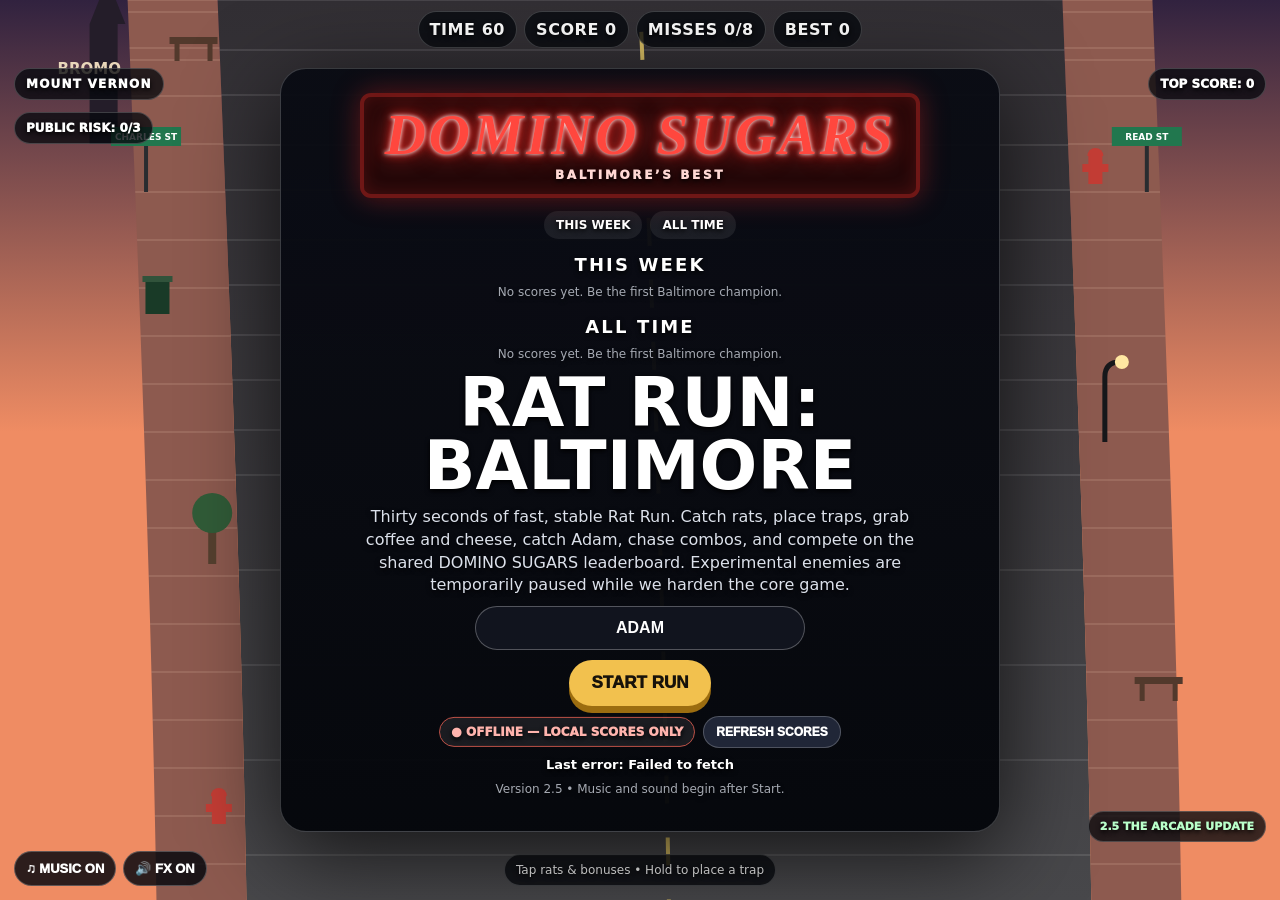
==== commit ddd3286e: "updatred" ====
--- a/index.html
+++ b/index.html
@@ -3,7 +3,7 @@
 <head>
 <meta charset="UTF-8">
 <meta name="viewport" content="width=device-width,initial-scale=1,maximum-scale=1,user-scalable=no">
-<title>Rat Run: Baltimore 2.1 — Stability Release</title>
+<title>Rat Run: Baltimore 2.5 — Stability Release</title>
 <link rel="manifest" href="manifest.webmanifest">
 <meta name="theme-color" content="#15121d">
 <meta name="apple-mobile-web-app-capable" content="yes">
@@ -98,6 +98,16 @@
 #stabilityBadge{position:absolute;right:14px;bottom:58px;font-size:11px;font-weight:1000;color:#b9ffca}
 #debugPanel{display:none;position:absolute;left:12px;top:155px;max-width:330px;padding:9px 11px;border-radius:10px;background:rgba(0,0,0,.82);font:12px/1.35 monospace;color:#b9ffca;white-space:pre-wrap;z-index:90}
 #debugPanel.show{display:block}
+
+#dispatchBanner{
+ position:absolute;left:50%;top:28%;transform:translate(-50%,-50%) scale(.75);
+ z-index:70;opacity:0;pointer-events:none;text-align:center;
+ padding:14px 20px;border-radius:18px;background:rgba(6,9,16,.84);
+ border:2px solid #8fd0ff;color:#fff;font-weight:1000;
+ font-size:clamp(24px,6vw,58px);text-shadow:0 0 14px #000;transition:.18s
+}
+#dispatchBanner.show{opacity:1;transform:translate(-50%,-50%) scale(1)}
+#dispatchBanner small{display:block;font-size:13px;letter-spacing:.16em;color:#ffb0aa;margin-top:6px}
 </style>
 </head>
 <body>
@@ -113,9 +123,9 @@
  <div id="effects"><div id="cheeseEffect" class="effect">🧀 RAT FREEZE <span></span></div><div id="coffeeEffect" class="effect">☕ ×2 RUSH <span></span></div></div>
  <div id="neighborhood" class="pill">MOUNT VERNON</div>
  <div id="target" class="pill">TOP SCORE: <span id="topScore">0</span></div>
- <div id="milestone"></div><div id="riskMeter" class="pill">PUBLIC RISK: 0/3</div><div id="rewardBanner"></div>
+ <div id="milestone"></div><div id="riskMeter" class="pill">PUBLIC RISK: 0/3</div><div id="rewardBanner"></div><div id="dispatchBanner"></div>
  <div id="combo"></div><div id="announcement"></div><div id="ghoulWarning"></div><div id="finalCountdown"></div><div id="personalBestFlash"></div><div id="comboBarWrap"><div id="comboBar"></div></div>
- <div id="mode" class="pill">Tap rats & bonuses • Hold to place a trap</div><div id="stabilityBadge" class="pill">2.1 ACTORS RETURN</div><div id="debugPanel"></div>
+ <div id="mode" class="pill">Tap rats & bonuses • Hold to place a trap</div><div id="stabilityBadge" class="pill">2.5 THE ARCADE UPDATE</div><div id="debugPanel"></div>
  <div id="audioControls"><button id="musicBtn" class="audioBtn">♫ MUSIC ON</button><button id="soundBtn" class="audioBtn">🔊 FX ON</button></div>
  <button id="installBtn">INSTALL APP</button>
  <div id="message"><h1>Rat Run:<br>Baltimore</h1><p>Loading the shared leaderboard…</p></div>
@@ -130,7 +140,7 @@
 const announcement=document.getElementById('announcement'),neighborhoodEl=document.getElementById('neighborhood');
 const cheeseEffect=document.getElementById('cheeseEffect'),coffeeEffect=document.getElementById('coffeeEffect');
 const bestScoreEl=document.getElementById('bestScore'),topScoreEl=document.getElementById('topScore'),targetEl=document.getElementById('target');
-const policeAlert=document.getElementById('policeAlert'),milestoneEl=document.getElementById('milestone'),ghoulWarning=document.getElementById('ghoulWarning'),finalCountdown=document.getElementById('finalCountdown'),personalBestFlash=document.getElementById('personalBestFlash'),comboBar=document.getElementById('comboBar'),riskMeter=document.getElementById('riskMeter'),rewardBanner=document.getElementById('rewardBanner');
+const policeAlert=document.getElementById('policeAlert'),milestoneEl=document.getElementById('milestone'),ghoulWarning=document.getElementById('ghoulWarning'),finalCountdown=document.getElementById('finalCountdown'),personalBestFlash=document.getElementById('personalBestFlash'),comboBar=document.getElementById('comboBar'),riskMeter=document.getElementById('riskMeter'),rewardBanner=document.getElementById('rewardBanner'),dispatchBanner=document.getElementById('dispatchBanner');
 const musicBtn=document.getElementById('musicBtn'),soundBtn=document.getElementById('soundBtn');
 const adamImg=new Image(),cheeseImg=new Image(),coffeeImg=new Image();
 adamImg.src='./assets/adam-runner.png';cheeseImg.src='./assets/giant-cheese.svg';coffeeImg.src='./assets/coffee.svg';
@@ -270,7 +280,7 @@
 function showOpening(){
  if(!Array.isArray(leaderboard))leaderboard=[];
  if(!Array.isArray(weeklyLeaderboard))weeklyLeaderboard=[];
- message.innerHTML=`${dominoBoard(leaderboard)}<h1>Rat Run:<br>Baltimore</h1><p>Thirty seconds of fast, stable Rat Run. Catch rats, place traps, grab coffee and cheese, catch Adam, chase combos, and compete on the shared DOMINO SUGARS leaderboard. Experimental enemies are temporarily paused while we harden the core game.</p><input id="playerName" class="nameInput" maxlength="12" value="${playerName}" aria-label="Player name"><br><button id="start">START RUN</button>${leaderboardStatusMarkup()}<p class="tiny">Version 2.1 • Music and sound begin after Start.</p>`;
+ message.innerHTML=`${dominoBoard(leaderboard)}<h1>Rat Run:<br>Baltimore</h1><p>Thirty seconds of fast, stable Rat Run. Catch rats, place traps, grab coffee and cheese, catch Adam, chase combos, and compete on the shared DOMINO SUGARS leaderboard. Experimental enemies are temporarily paused while we harden the core game.</p><input id="playerName" class="nameInput" maxlength="12" value="${playerName}" aria-label="Player name"><br><button id="start">START RUN</button>${leaderboardStatusMarkup()}<p class="tiny">Version 2.5 • Music and sound begin after Start.</p>`;
  message.style.display='block';
  const inp=document.getElementById('playerName');inp.addEventListener('input',()=>playerName=cleanName(inp.value));
  document.getElementById('start').addEventListener('click',()=>{playerName=cleanName(inp.value);start()});wireLeaderboardButtons();
@@ -378,9 +388,17 @@
  policeAlert.classList.add('active');announce(text,'#8fd0ff');sfx('siren');
  setTimeout(()=>policeAlert.classList.remove('active'),1100);
 }
+function showDispatchBanner(title,subtitle=''){
+ dispatchBanner.innerHTML=`${title}${subtitle?`<small>${subtitle}</small>`:''}`;
+ dispatchBanner.classList.add('show');
+ setTimeout(()=>dispatchBanner.classList.remove('show'),1700);
+}
 function dispatchPolice(reason){
- policeUnits.push({x:W+55,y:clamp(H*.63,120,H-85),vx:-105,hp:8,r:36,drain:1.2,reason});
- flashPolice(reason==='PUBLIC RISK'?'PUBLIC RISK — POLICE DISPATCHED!':'CHAMPION ALERT!');
+ if(policeUnits.length)return;
+ policeUnits.push({x:W+58,y:clamp(H*.64,130,H-88),vx:-115,hp:8,r:38,drain:1.3,reason,flash:0});
+ flashPolice('BALTIMORE PD HAS BEEN DISPATCHED!');
+ showDispatchBanner('🚨 BALTIMORE PD HAS BEEN DISPATCHED!',reason==='PUBLIC RISK'?'PUBLIC RISK LEVEL 3':'CHAMPION ALERT');
+ screenShake=Math.max(screenShake,14);
 }
 function spawnDog(){
  const y=rand(H*.18,H*.42),b=roadBounds(y),fromLeft=Math.random()<.5;
@@ -394,28 +412,42 @@
 function spawnGatorAid(x,y){gatorAids.push({x,y,r:35,life:6,age:0})}
 function hitSpecialActors(x,y){
  for(let i=policeUnits.length-1;i>=0;i--){
-  const p=policeUnits[i];if(Math.hypot(x-p.x,y-p.y)<58){
-   p.hp--;score+=8;addFloater(p.x,p.y-45,'+8 POLICE HIT','#8fd0ff',19);
-   if(p.hp<=0){score+=175;addFloater(p.x,p.y-65,'+175 CLEARED','#8fd0ff',25);policeUnits.splice(i,1);publicRisk=0;riskMeter.textContent='PUBLIC RISK: 0/3';riskMeter.classList.remove('danger')}
-   updateHUD();return true
+  const p=policeUnits[i];
+  if(Math.hypot(x-p.x,y-p.y)<70){
+   p.hp--;p.flash=.16;score+=8;
+   addFloater(p.x,p.y-52,`+8 POLICE ${p.hp}/8`,'#8fd0ff',20);
+   screenShake=Math.max(screenShake,6);
+   if(p.hp<=0){
+    score+=175;addFloater(p.x,p.y-70,'+175 BPD CLEARED','#8fd0ff',27);
+    policeUnits.splice(i,1);publicRisk=0;riskMeter.textContent='PUBLIC RISK: 0/3';riskMeter.classList.remove('danger');
+    showDispatchBanner('BALTIMORE PD CLEARED','+175');screenShake=Math.max(screenShake,15);
+   }
+   updateHUD();return true;
   }
  }
  for(let i=gators.length-1;i>=0;i--){
-  const g=gators[i];if(Math.hypot(x-g.x,y-g.y)<68){
-   g.hp--;score+=12;addFloater(g.x,g.y-50,'+12 GATOR HIT','#b9ff93',19);
-   if(g.hp<=0){score+=250;spawnGatorAid(g.x,g.y);gators.splice(i,1);announce('GATOR DEFEATED — GRAB GATOR-AID!','#b9ff93')}
-   updateHUD();return true
+  const g=gators[i];
+  if(Math.hypot(x-g.x,y-g.y)<82){
+   g.hp--;g.flash=.16;score+=12;
+   addFloater(g.x,g.y-56,`+12 GATOR ${g.hp}/6`,'#b9ff93',20);
+   screenShake=Math.max(screenShake,7);
+   if(g.hp<=0){
+    score+=250;spawnGatorAid(g.x,g.y);gators.splice(i,1);
+    showDispatchBanner('🐊 GATOR DOWN!','GRAB THE GATOR-AID');screenShake=Math.max(screenShake,16);
+   }
+   updateHUD();return true;
   }
  }
  for(let i=gatorAids.length-1;i>=0;i--){
-  const a=gatorAids[i];if(Math.hypot(x-a.x,y-a.y)<55){gatorAids.splice(i,1);drinkBonus('gator');return true}
+  const a=gatorAids[i];
+  if(Math.hypot(x-a.x,y-a.y)<60){gatorAids.splice(i,1);drinkBonus('gator');return true}
  }
  for(let i=dogs.length-1;i>=0;i--){
-  const d=dogs[i];if(Math.hypot(x-d.x,y-d.y)<34){civilianStrike('dog',d.x,d.y);dogs.splice(i,1);return true}
- }
- return false
-}
-
+  const d=dogs[i];
+  if(Math.hypot(x-d.x,y-d.y)<40){civilianStrike('dog',d.x,d.y);dogs.splice(i,1);return true}
+ }
+ return false;
+}
 function spawnVehicle(){
  const type=Math.random()<.2?'bus':Math.random()<.46?'taxi':'car';
  const y=-170,b=roadBounds(H*.24),center=(b.left+b.right)/2;
@@ -476,6 +508,7 @@
    sfx('rat');burst(r.x,r.y,'#e9dfc5',combo>=10?20:12);updateHUD();return
   }
  }
+ for(const v of vehicles){if(Math.abs(x-v.x)<v.w*.58&&Math.abs(y-v.y)<v.h*.52){civilianStrike('car',x,y);return}}
  for(const o of obstacles){
   if(o&&Math.hypot(x-o.x,y-o.y)<o.r+10){score=Math.max(0,score-10);combo=0;addFloater(x,y,'-10','#ff766d',18);burst(x,y,'#e45858',10);updateHUD();return}
  }
@@ -521,7 +554,7 @@
   const g=ghouls[i];
   if(!g){ghouls.splice(i,1);continue}
 
-  g.eatCooldown-=dt;
+  g.eatCooldown-=dt;g.flash=Math.max(0,(g.flash||0)-dt);
   g.drainCooldown-=dt;
 
   let target=null;
@@ -576,7 +609,7 @@
   ctx.fillStyle='rgba(0,0,0,.3)';
   ctx.beginPath();ctx.ellipse(0,38,27,8,0,0,Math.PI*2);ctx.fill();
 
-  ctx.fillStyle='#93b96f';
+  ctx.fillStyle=g.flash>0?'#e5ffbd':'#93b96f';
   ctx.fillRect(-17,-10,34,40);
 
   ctx.fillStyle='#34422f';
@@ -612,23 +645,15 @@
 function hitGhoul(x,y){
  for(let i=ghouls.length-1;i>=0;i--){
   const g=ghouls[i];
-  if(Math.hypot(x-g.x,y-g.y)<60){
-   g.hp-=1;
-   score+=10;
-   addFloater(g.x,g.y-42,'+10 HIT','#baff91',20);
+  if(Math.hypot(x-g.x,y-g.y)<68){
+   g.hp--;g.flash=.18;score+=10;
+   addFloater(g.x,g.y-48,`+10 GHOUL ${g.hp}/5`,'#baff91',21);
+   screenShake=Math.max(screenShake,6);
    if(g.hp<=0){
-    score+=75;
-    addFloater(g.x,g.y-62,'+75 GHOUL GONE!','#baff91',25);
-    ghouls.splice(i,1);
-    ghoulTimer=7;
-    ghoulWarning.textContent='GHOUL CLEARED! +75';
-   }else{
-    ghoulWarning.textContent=`GHOUL HIT — ${g.hp} LEFT`;
+    score+=100;addFloater(g.x,g.y-70,'+100 GHOUL CLEARED!','#baff91',27);
+    ghouls.splice(i,1);ghoulTimer=8;showDispatchBanner('GHOUL CLEARED','+100');screenShake=Math.max(screenShake,14);
    }
-   ghoulWarning.classList.add('active');
-   setTimeout(()=>ghoulWarning.classList.remove('active'),650);
-   updateHUD();
-   return true;
+   updateHUD();return true;
   }
  }
  return false;
@@ -640,7 +665,7 @@
 function updateFloaters(dt){
  for(const f of floaters){f.y+=f.vy*dt;f.life-=dt}
  floaters=floaters.filter(f=>f.life>0);
- if(screenShake>0)screenShake=Math.max(0,screenShake-dt*28);
+ if(screenShake>0)screenShake=Math.max(0,screenShake-dt*34);
 }
 function drawFloaters(){
  ctx.save();
@@ -706,7 +731,11 @@
   if(FEATURES.traffic){
    vehicleTimer-=dt;
    if(vehicleTimer<=0){spawnVehicle();vehicleTimer=rand(3.4,5.8)}
-   for(const v of vehicles){
+   for(let i=pedestrians.length-1;i>=0;i--){
+  const p=pedestrians[i];
+  if(Math.hypot(x-p.x,y-p.y)<38){civilianStrike('pedestrian',p.x,p.y);pedestrians.splice(i,1);return}
+ }
+ for(const v of vehicles){
     if(!v)continue;
     v.y+=v.vy*dt;
     if(v.y>H+190)v.alive=false;
@@ -736,7 +765,7 @@
   if(FEATURES.police){
    for(const p of policeUnits){
     if(!p)continue;
-    p.x+=p.vx*dt;p.x=clamp(p.x,55,W-55);p.drain-=dt;
+    p.x+=p.vx*dt;p.x=clamp(p.x,55,W-55);p.drain-=dt;p.flash=Math.max(0,(p.flash||0)-dt);
     if(p.drain<=0){
      score=Math.max(0,score-10);
      addFloater(p.x,p.y-48,'-10 POLICE','#8fd0ff',18);
@@ -751,7 +780,7 @@
     spawnGator();gatorTimer=22+Math.random()*12;
    }
    for(const g of gators){
-    if(!g)continue;g.age+=dt;g.bite-=dt;
+    if(!g)continue;g.age+=dt;g.bite-=dt;g.flash=Math.max(0,(g.flash||0)-dt);
     if(g.bite<=0&&rats.length){
      const r=rats[Math.floor(Math.random()*rats.length)];
      const idx=rats.indexOf(r);
@@ -964,33 +993,50 @@
 
 function drawDog(d){
  ctx.save();ctx.translate(d.x,d.y);ctx.scale(d.vx<0?-1:1,1);
- ctx.fillStyle='#6b4a31';ctx.beginPath();ctx.ellipse(0,0,19,11,0,0,7);ctx.fill();
- ctx.beginPath();ctx.arc(16,-5,8,0,7);ctx.fill();
- ctx.strokeStyle='#6b4a31';ctx.lineWidth=5;ctx.beginPath();ctx.moveTo(-13,6);ctx.lineTo(-15,18);ctx.moveTo(9,6);ctx.lineTo(11,18);ctx.stroke();
- ctx.strokeStyle='#4a3022';ctx.lineWidth=3;ctx.beginPath();ctx.moveTo(-18,-2);ctx.quadraticCurveTo(-28,-12,-31,-3);ctx.stroke();ctx.restore()
-}
+ ctx.fillStyle='#7a5235';ctx.beginPath();ctx.ellipse(0,0,22,12,0,0,Math.PI*2);ctx.fill();
+ ctx.beginPath();ctx.arc(17,-7,10,0,Math.PI*2);ctx.fill();
+ ctx.fillStyle='#9b6b45';ctx.beginPath();ctx.ellipse(27,-5,8,5,0,0,Math.PI*2);ctx.fill();
+ ctx.fillStyle='#4a3022';ctx.beginPath();ctx.moveTo(13,-14);ctx.lineTo(16,-27);ctx.lineTo(21,-14);ctx.fill();
+ ctx.strokeStyle='#5c3c29';ctx.lineWidth=5;ctx.lineCap='round';const step=Math.sin(d.phase)*4;
+ ctx.beginPath();ctx.moveTo(-13,7);ctx.lineTo(-15+step,23);ctx.moveTo(10,7);ctx.lineTo(12-step,23);ctx.stroke();
+ ctx.strokeStyle='#7a5235';ctx.beginPath();ctx.moveTo(-21,-2);ctx.quadraticCurveTo(-34,-16,-38,-4);ctx.stroke();
+ ctx.fillStyle='#111';ctx.beginPath();ctx.arc(21,-9,2,0,Math.PI*2);ctx.fill();
+ ctx.strokeStyle='#d94a43';ctx.lineWidth=3;ctx.beginPath();ctx.arc(16,-5,9,-.3,1.6);ctx.stroke();
+ ctx.restore();
+}
+
 function drawPolice(){
  for(const p of policeUnits){
-  ctx.save();ctx.translate(p.x,p.y);
-  ctx.fillStyle='#274a79';ctx.fillRect(-17,-13,34,44);
-  ctx.fillStyle='#d5a27f';ctx.beginPath();ctx.arc(0,-26,15,0,7);ctx.fill();
-  ctx.fillStyle='#1b2c48';ctx.fillRect(-16,-43,32,10);
-  ctx.fillStyle='#ffe36e';ctx.beginPath();ctx.arc(0,3,5,0,7);ctx.fill();
-  ctx.fillStyle='#8fd0ff';ctx.font='900 12px system-ui';ctx.textAlign='center';ctx.fillText(`POLICE ${p.hp}/8`,0,-52);
-  ctx.restore()
- }
-}
+  ctx.save();ctx.translate(p.x,p.y);if(p.flash>0){ctx.shadowColor='#fff';ctx.shadowBlur=24}
+  ctx.fillStyle='#274a79';ctx.fillRect(-18,-12,36,46);
+  ctx.fillStyle='#1b2c48';ctx.fillRect(-20,22,40,13);
+  ctx.strokeStyle='#274a79';ctx.lineWidth=8;ctx.lineCap='round';
+  ctx.beginPath();ctx.moveTo(-15,-4);ctx.lineTo(-30,14);ctx.moveTo(15,-4);ctx.lineTo(30,14);ctx.stroke();
+  ctx.fillStyle='#d4a17f';ctx.beginPath();ctx.arc(0,-29,15,0,Math.PI*2);ctx.fill();
+  ctx.fillStyle='#182a45';ctx.fillRect(-17,-45,34,9);ctx.fillRect(-10,-52,20,9);
+  ctx.fillStyle='#ffe36e';ctx.beginPath();ctx.arc(0,4,5,0,Math.PI*2);ctx.fill();
+  ctx.fillStyle='#8fd0ff';ctx.font='900 13px system-ui';ctx.textAlign='center';ctx.fillText(`BPD ${p.hp}/8`,0,-59);
+  ctx.shadowBlur=0;ctx.restore();
+ }
+}
+
 function drawGators(){
  for(const g of gators){
-  ctx.save();ctx.translate(g.x,g.y);
-  ctx.fillStyle='#477347';ctx.beginPath();ctx.ellipse(0,0,48,24,0,0,7);ctx.fill();
-  ctx.beginPath();ctx.moveTo(-42,0);ctx.lineTo(-76,-14);ctx.lineTo(-66,8);ctx.fill();
-  ctx.fillStyle='#5f925c';ctx.beginPath();ctx.arc(36,-4,24,0,7);ctx.fill();
-  ctx.fillStyle='#fff';ctx.beginPath();ctx.arc(44,-10,4,0,7);ctx.fill();ctx.fillStyle='#111';ctx.beginPath();ctx.arc(45,-10,2,0,7);ctx.fill();
-  ctx.fillStyle='#b9ff93';ctx.font='900 13px system-ui';ctx.textAlign='center';ctx.fillText(`SEWER GATOR ${g.hp}/6`,0,-35);
-  ctx.restore()
- }
-}
+  ctx.save();ctx.translate(g.x,g.y);if(g.flash>0){ctx.shadowColor='#eaffcf';ctx.shadowBlur=25}
+  ctx.fillStyle='#3e7b4d';ctx.beginPath();ctx.moveTo(-44,0);ctx.lineTo(-78,-16);ctx.lineTo(-68,9);ctx.closePath();ctx.fill();
+  ctx.beginPath();ctx.ellipse(-5,0,48,24,0,0,Math.PI*2);ctx.fill();
+  ctx.fillStyle='#5a9960';ctx.beginPath();ctx.roundRect(24,-19,54,38,14);ctx.fill();
+  ctx.fillStyle='#6fad6d';ctx.beginPath();ctx.roundRect(55,-13,34,26,10);ctx.fill();
+  ctx.fillStyle='#f4f3d7';ctx.beginPath();ctx.arc(42,-18,7,0,Math.PI*2);ctx.arc(59,-18,7,0,Math.PI*2);ctx.fill();
+  ctx.fillStyle='#111';ctx.beginPath();ctx.arc(43,-18,3,0,Math.PI*2);ctx.arc(60,-18,3,0,Math.PI*2);ctx.fill();
+  ctx.strokeStyle='#16351f';ctx.lineWidth=3;ctx.beginPath();ctx.moveTo(53,2);ctx.lineTo(86,2);ctx.stroke();
+  ctx.fillStyle='#fff';for(let i=0;i<4;i++){ctx.beginPath();ctx.moveTo(58+i*7,1);ctx.lineTo(61+i*7,8);ctx.lineTo(64+i*7,1);ctx.fill()}
+  ctx.fillStyle='#315e3c';ctx.beginPath();ctx.ellipse(-22,20,13,6,0,0,Math.PI*2);ctx.ellipse(20,20,13,6,0,0,Math.PI*2);ctx.fill();
+  ctx.fillStyle='#b9ff93';ctx.font='900 13px system-ui';ctx.textAlign='center';ctx.fillText(`SEWER GATOR ${g.hp}/6`,0,-38);
+  ctx.shadowBlur=0;ctx.restore();
+ }
+}
+
 function drawGatorAids(){
  for(const a of gatorAids){
   ctx.save();ctx.translate(a.x,a.y+Math.sin(a.age*6)*6);ctx.rotate(Math.sin(a.age*4)*.12);
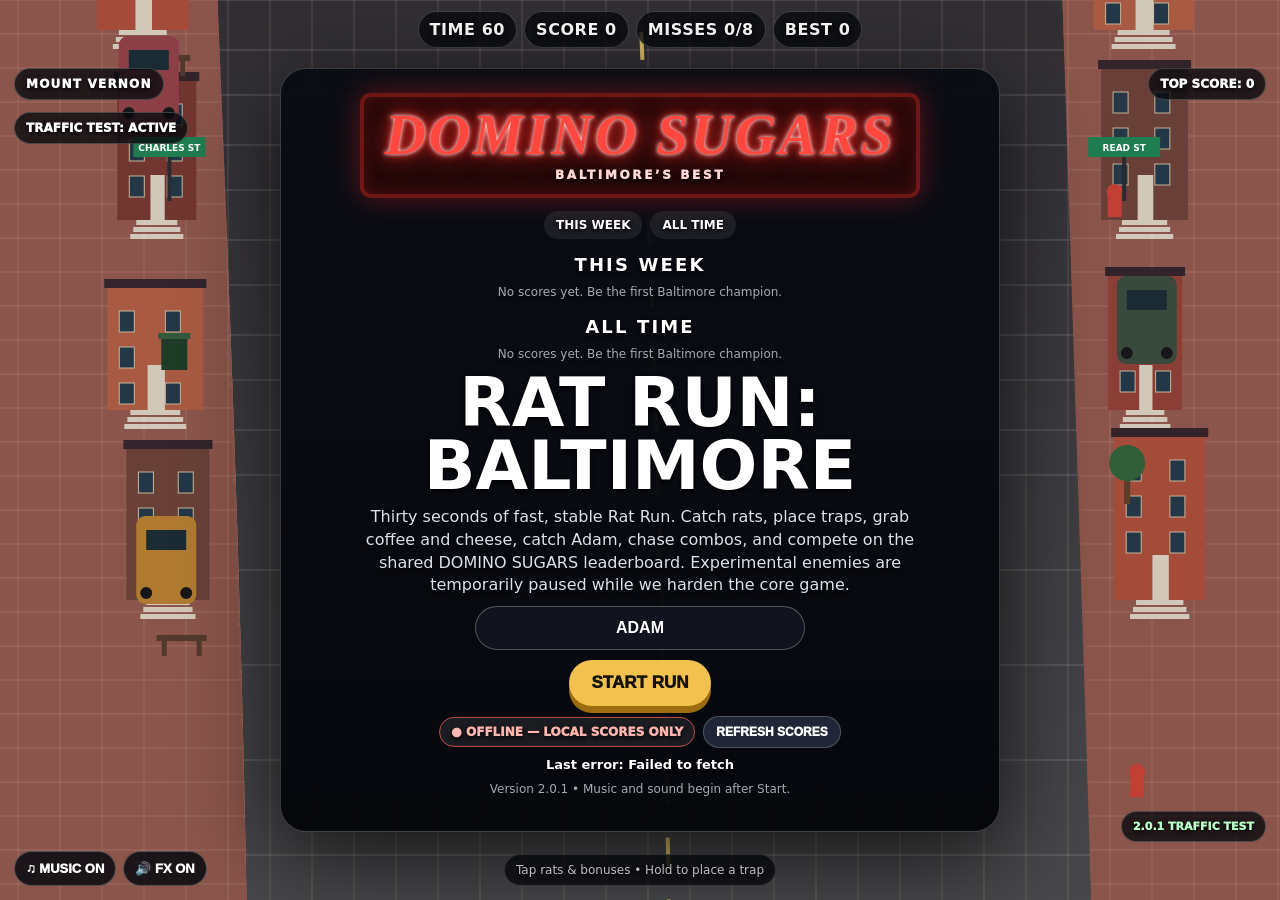
==== commit 0f25b5d4: "godl" ====
--- a/index.html
+++ b/index.html
@@ -3,7 +3,7 @@
 <head>
 <meta charset="UTF-8">
 <meta name="viewport" content="width=device-width,initial-scale=1,maximum-scale=1,user-scalable=no">
-<title>Rat Run: Baltimore 2.5 — Stability Release</title>
+<title>Rat Run: Baltimore 2.0.1 — Stability Release</title>
 <link rel="manifest" href="manifest.webmanifest">
 <meta name="theme-color" content="#15121d">
 <meta name="apple-mobile-web-app-capable" content="yes">
@@ -98,16 +98,6 @@
 #stabilityBadge{position:absolute;right:14px;bottom:58px;font-size:11px;font-weight:1000;color:#b9ffca}
 #debugPanel{display:none;position:absolute;left:12px;top:155px;max-width:330px;padding:9px 11px;border-radius:10px;background:rgba(0,0,0,.82);font:12px/1.35 monospace;color:#b9ffca;white-space:pre-wrap;z-index:90}
 #debugPanel.show{display:block}
-
-#dispatchBanner{
- position:absolute;left:50%;top:28%;transform:translate(-50%,-50%) scale(.75);
- z-index:70;opacity:0;pointer-events:none;text-align:center;
- padding:14px 20px;border-radius:18px;background:rgba(6,9,16,.84);
- border:2px solid #8fd0ff;color:#fff;font-weight:1000;
- font-size:clamp(24px,6vw,58px);text-shadow:0 0 14px #000;transition:.18s
-}
-#dispatchBanner.show{opacity:1;transform:translate(-50%,-50%) scale(1)}
-#dispatchBanner small{display:block;font-size:13px;letter-spacing:.16em;color:#ffb0aa;margin-top:6px}
 </style>
 </head>
 <body>
@@ -123,9 +113,9 @@
  <div id="effects"><div id="cheeseEffect" class="effect">🧀 RAT FREEZE <span></span></div><div id="coffeeEffect" class="effect">☕ ×2 RUSH <span></span></div></div>
  <div id="neighborhood" class="pill">MOUNT VERNON</div>
  <div id="target" class="pill">TOP SCORE: <span id="topScore">0</span></div>
- <div id="milestone"></div><div id="riskMeter" class="pill">PUBLIC RISK: 0/3</div><div id="rewardBanner"></div><div id="dispatchBanner"></div>
+ <div id="milestone"></div><div id="riskMeter" class="pill">TRAFFIC TEST: ACTIVE</div><div id="rewardBanner"></div>
  <div id="combo"></div><div id="announcement"></div><div id="ghoulWarning"></div><div id="finalCountdown"></div><div id="personalBestFlash"></div><div id="comboBarWrap"><div id="comboBar"></div></div>
- <div id="mode" class="pill">Tap rats & bonuses • Hold to place a trap</div><div id="stabilityBadge" class="pill">2.5 THE ARCADE UPDATE</div><div id="debugPanel"></div>
+ <div id="mode" class="pill">Tap rats & bonuses • Hold to place a trap</div><div id="stabilityBadge" class="pill">2.0.1 TRAFFIC TEST</div><div id="debugPanel"></div>
  <div id="audioControls"><button id="musicBtn" class="audioBtn">♫ MUSIC ON</button><button id="soundBtn" class="audioBtn">🔊 FX ON</button></div>
  <button id="installBtn">INSTALL APP</button>
  <div id="message"><h1>Rat Run:<br>Baltimore</h1><p>Loading the shared leaderboard…</p></div>
@@ -140,7 +130,7 @@
 const announcement=document.getElementById('announcement'),neighborhoodEl=document.getElementById('neighborhood');
 const cheeseEffect=document.getElementById('cheeseEffect'),coffeeEffect=document.getElementById('coffeeEffect');
 const bestScoreEl=document.getElementById('bestScore'),topScoreEl=document.getElementById('topScore'),targetEl=document.getElementById('target');
-const policeAlert=document.getElementById('policeAlert'),milestoneEl=document.getElementById('milestone'),ghoulWarning=document.getElementById('ghoulWarning'),finalCountdown=document.getElementById('finalCountdown'),personalBestFlash=document.getElementById('personalBestFlash'),comboBar=document.getElementById('comboBar'),riskMeter=document.getElementById('riskMeter'),rewardBanner=document.getElementById('rewardBanner'),dispatchBanner=document.getElementById('dispatchBanner');
+const policeAlert=document.getElementById('policeAlert'),milestoneEl=document.getElementById('milestone'),ghoulWarning=document.getElementById('ghoulWarning'),finalCountdown=document.getElementById('finalCountdown'),personalBestFlash=document.getElementById('personalBestFlash'),comboBar=document.getElementById('comboBar'),riskMeter=document.getElementById('riskMeter'),rewardBanner=document.getElementById('rewardBanner');
 const musicBtn=document.getElementById('musicBtn'),soundBtn=document.getElementById('soundBtn');
 const adamImg=new Image(),cheeseImg=new Image(),coffeeImg=new Image();
 adamImg.src='./assets/adam-runner.png';cheeseImg.src='./assets/giant-cheese.svg';coffeeImg.src='./assets/coffee.svg';
@@ -153,7 +143,7 @@
 let leaderboard=[],leaderScore=0,playerName='ADAM',recordAlerted=false,nearAlerted=false,milestonesHit=new Set(),sessionId='';
 let audioCtx=null,musicOn=true,soundOn=true,musicTimer=null,musicStep=0;
 const STABILITY_MODE=false;
-const FEATURES={ghoul:true,civilians:true,traffic:true,police:true,gator:true,screenShake:true};
+const FEATURES={traffic:true,civilians:false,ghoul:false,police:false,gator:false};
 let lastSystem='boot',frameErrors=0;const debugEnabled=new URLSearchParams(location.search).has('debug');
 let ghouls=[],ghoulTimer=10,lastCountdownNumber=null,floaters=[],screenShake=0,personalBestAnnounced=false,publicRisk=0,policeUnits=[],policeTimer=999,dogs=[],dogTimer=4,gators=[],gatorTimer=12,gatorAids=[],tripleTimer=0;
 const rand=(a,b)=>a+Math.random()*(b-a),clamp=(v,a,b)=>Math.max(a,Math.min(b,v));
@@ -280,7 +270,7 @@
 function showOpening(){
  if(!Array.isArray(leaderboard))leaderboard=[];
  if(!Array.isArray(weeklyLeaderboard))weeklyLeaderboard=[];
- message.innerHTML=`${dominoBoard(leaderboard)}<h1>Rat Run:<br>Baltimore</h1><p>Thirty seconds of fast, stable Rat Run. Catch rats, place traps, grab coffee and cheese, catch Adam, chase combos, and compete on the shared DOMINO SUGARS leaderboard. Experimental enemies are temporarily paused while we harden the core game.</p><input id="playerName" class="nameInput" maxlength="12" value="${playerName}" aria-label="Player name"><br><button id="start">START RUN</button>${leaderboardStatusMarkup()}<p class="tiny">Version 2.5 • Music and sound begin after Start.</p>`;
+ message.innerHTML=`${dominoBoard(leaderboard)}<h1>Rat Run:<br>Baltimore</h1><p>Thirty seconds of fast, stable Rat Run. Catch rats, place traps, grab coffee and cheese, catch Adam, chase combos, and compete on the shared DOMINO SUGARS leaderboard. Experimental enemies are temporarily paused while we harden the core game.</p><input id="playerName" class="nameInput" maxlength="12" value="${playerName}" aria-label="Player name"><br><button id="start">START RUN</button>${leaderboardStatusMarkup()}<p class="tiny">Version 2.0.1 • Music and sound begin after Start.</p>`;
  message.style.display='block';
  const inp=document.getElementById('playerName');inp.addEventListener('input',()=>playerName=cleanName(inp.value));
  document.getElementById('start').addEventListener('click',()=>{playerName=cleanName(inp.value);start()});wireLeaderboardButtons();
@@ -310,7 +300,7 @@
  rats=[];traps=[];particles=[];obstacles=[];decorations=[];adams=[];powerups=[];buildings=[];vehicles=[];pedestrians=[];pigeons=[];dogs=[];policeUnits=[];gators=[];gatorAids=[];ghouls=[];
  score=0;misses=0;elapsed=0;worldY=0;spawnTimer=.55;difficulty=1;combo=0;comboTimer=0;timeLeft=30;adamTimer=rand(7,11);powerTimer=rand(5,8);
  freezeTimer=0;coffeeTimer=0;announcementTimer=0;currentNeighborhood='MOUNT VERNON';vehicleTimer=2;pedTimer=3;pigeonTimer=4;
- recordAlerted=false;nearAlerted=false;milestonesHit=new Set();publicRisk=0;policeTimer=999;dogTimer=3;gatorTimer=8+Math.random()*8;tripleTimer=0;riskMeter.textContent='PUBLIC RISK: 0/3';riskMeter.classList.remove('danger');ghouls=[];ghoulTimer=2.5+Math.random()*2;lastCountdownNumber=null;floaters=[];screenShake=0;personalBestAnnounced=false;comboBar.style.width='0%';personalBestFlash.classList.remove('show');ghoulWarning.classList.remove('active');finalCountdown.classList.remove('show','danger');finalCountdown.textContent='';sessionId=(crypto.randomUUID?crypto.randomUUID():Date.now()+'-'+Math.random());policeAlert.classList.remove('active');milestoneEl.textContent='';
+ recordAlerted=false;nearAlerted=false;milestonesHit=new Set();publicRisk=0;policeTimer=999;dogTimer=3;gatorTimer=8+Math.random()*8;tripleTimer=0;riskMeter.textContent='TRAFFIC TEST: ACTIVE';riskMeter.classList.remove('danger');ghouls=[];ghoulTimer=2.5+Math.random()*2;lastCountdownNumber=null;floaters=[];screenShake=0;personalBestAnnounced=false;comboBar.style.width='0%';personalBestFlash.classList.remove('show');ghoulWarning.classList.remove('active');finalCountdown.classList.remove('show','danger');finalCountdown.textContent='';sessionId=(crypto.randomUUID?crypto.randomUUID():Date.now()+'-'+Math.random());policeAlert.classList.remove('active');milestoneEl.textContent='';
  scoreEl.textContent='0';missesEl.textContent='0';timeEl.textContent='30';neighborhoodEl.textContent=currentNeighborhood;
  cheeseEffect.style.display='none';coffeeEffect.style.display='none';
  for(let i=0;i<18;i++)addDecoration(-i*100);
@@ -364,7 +354,7 @@
  rewardBanner.classList.add('show');
  setTimeout(()=>rewardBanner.classList.remove('show'),1500);
  addFloater(W*.5,H*.38,`+${reward.points}`,reward.tier==='HIGH'?'#ffe36e':'#ffffff',reward.tier==='HIGH'?36:26);
- if(reward.tier==='HIGH'){screenShake=Math.max(screenShake,14);sfx('record')}else sfx('milestone');
+ if(reward.tier==='HIGH'){screenShake=14;sfx('record')}else sfx('milestone');
 }
 function drinkBonus(source){
  sfx('drink');
@@ -382,23 +372,15 @@
  addFloater(x,y-30,`-${penalty} ${kind.toUpperCase()}`,'#ff766d',21);
  announce(kind==='dog'?'WATCH THE DOG!':kind==='pedestrian'?'CIVILIAN HIT!':'TRAFFIC HIT!','#ff766d');
  sfx('miss');updateHUD();
- if(FEATURES.police&&publicRisk>=3&&policeUnits.length===0)dispatchPolice('PUBLIC RISK');
+ if(publicRisk>=3&&policeUnits.length===0)dispatchPolice('PUBLIC RISK');
 }
 function flashPolice(text='POLICE DISPATCHED!'){
  policeAlert.classList.add('active');announce(text,'#8fd0ff');sfx('siren');
  setTimeout(()=>policeAlert.classList.remove('active'),1100);
 }
-function showDispatchBanner(title,subtitle=''){
- dispatchBanner.innerHTML=`${title}${subtitle?`<small>${subtitle}</small>`:''}`;
- dispatchBanner.classList.add('show');
- setTimeout(()=>dispatchBanner.classList.remove('show'),1700);
-}
 function dispatchPolice(reason){
- if(policeUnits.length)return;
- policeUnits.push({x:W+58,y:clamp(H*.64,130,H-88),vx:-115,hp:8,r:38,drain:1.3,reason,flash:0});
- flashPolice('BALTIMORE PD HAS BEEN DISPATCHED!');
- showDispatchBanner('🚨 BALTIMORE PD HAS BEEN DISPATCHED!',reason==='PUBLIC RISK'?'PUBLIC RISK LEVEL 3':'CHAMPION ALERT');
- screenShake=Math.max(screenShake,14);
+ policeUnits.push({x:W+55,y:clamp(H*.63,120,H-85),vx:-105,hp:8,r:36,drain:1.2,reason});
+ flashPolice(reason==='PUBLIC RISK'?'PUBLIC RISK — POLICE DISPATCHED!':'CHAMPION ALERT!');
 }
 function spawnDog(){
  const y=rand(H*.18,H*.42),b=roadBounds(y),fromLeft=Math.random()<.5;
@@ -407,65 +389,57 @@
 function spawnGator(){
  const y=clamp(H*.62,150,H-90);
  gators.push({x:W*.5,y,hp:6,r:46,age:0,bite:1.2});
- announce('SEWER GATOR! TAP 6×','#9dff8a');sfx('gator');screenShake=Math.max(screenShake,12);
+ announce('SEWER GATOR! TAP 6×','#9dff8a');sfx('gator');screenShake=12;
 }
 function spawnGatorAid(x,y){gatorAids.push({x,y,r:35,life:6,age:0})}
 function hitSpecialActors(x,y){
  for(let i=policeUnits.length-1;i>=0;i--){
-  const p=policeUnits[i];
-  if(Math.hypot(x-p.x,y-p.y)<70){
-   p.hp--;p.flash=.16;score+=8;
-   addFloater(p.x,p.y-52,`+8 POLICE ${p.hp}/8`,'#8fd0ff',20);
-   screenShake=Math.max(screenShake,6);
-   if(p.hp<=0){
-    score+=175;addFloater(p.x,p.y-70,'+175 BPD CLEARED','#8fd0ff',27);
-    policeUnits.splice(i,1);publicRisk=0;riskMeter.textContent='PUBLIC RISK: 0/3';riskMeter.classList.remove('danger');
-    showDispatchBanner('BALTIMORE PD CLEARED','+175');screenShake=Math.max(screenShake,15);
-   }
-   updateHUD();return true;
+  const p=policeUnits[i];if(Math.hypot(x-p.x,y-p.y)<58){
+   p.hp--;score+=8;addFloater(p.x,p.y-45,'+8 POLICE HIT','#8fd0ff',19);
+   if(p.hp<=0){score+=175;addFloater(p.x,p.y-65,'+175 CLEARED','#8fd0ff',25);policeUnits.splice(i,1);publicRisk=0;riskMeter.textContent='TRAFFIC TEST: ACTIVE';riskMeter.classList.remove('danger')}
+   updateHUD();return true
   }
  }
  for(let i=gators.length-1;i>=0;i--){
-  const g=gators[i];
-  if(Math.hypot(x-g.x,y-g.y)<82){
-   g.hp--;g.flash=.16;score+=12;
-   addFloater(g.x,g.y-56,`+12 GATOR ${g.hp}/6`,'#b9ff93',20);
-   screenShake=Math.max(screenShake,7);
-   if(g.hp<=0){
-    score+=250;spawnGatorAid(g.x,g.y);gators.splice(i,1);
-    showDispatchBanner('🐊 GATOR DOWN!','GRAB THE GATOR-AID');screenShake=Math.max(screenShake,16);
-   }
-   updateHUD();return true;
+  const g=gators[i];if(Math.hypot(x-g.x,y-g.y)<68){
+   g.hp--;score+=12;addFloater(g.x,g.y-50,'+12 GATOR HIT','#b9ff93',19);
+   if(g.hp<=0){score+=250;spawnGatorAid(g.x,g.y);gators.splice(i,1);announce('GATOR DEFEATED — GRAB GATOR-AID!','#b9ff93')}
+   updateHUD();return true
   }
  }
  for(let i=gatorAids.length-1;i>=0;i--){
-  const a=gatorAids[i];
-  if(Math.hypot(x-a.x,y-a.y)<60){gatorAids.splice(i,1);drinkBonus('gator');return true}
+  const a=gatorAids[i];if(Math.hypot(x-a.x,y-a.y)<55){gatorAids.splice(i,1);drinkBonus('gator');return true}
  }
  for(let i=dogs.length-1;i>=0;i--){
-  const d=dogs[i];
-  if(Math.hypot(x-d.x,y-d.y)<40){civilianStrike('dog',d.x,d.y);dogs.splice(i,1);return true}
- }
- return false;
-}
+  const d=dogs[i];if(Math.hypot(x-d.x,y-d.y)<34){civilianStrike('dog',d.x,d.y);dogs.splice(i,1);return true}
+ }
+ return false
+}
+
 function spawnVehicle(){
- const type=Math.random()<.2?'bus':Math.random()<.46?'taxi':'car';
- const y=-170,b=roadBounds(H*.24),center=(b.left+b.right)/2;
+ const typeRoll=Math.random();
+ const type=typeRoll<.18?'bus':typeRoll<.45?'taxi':'car';
+ const y=-160;
+ const b=roadBounds(H*.28);
+ const center=(b.left+b.right)/2;
  const lane=Math.random()<.5?-1:1;
- const x=center+lane*(type==='bus'?W*.105:W*.14);
+ const laneOffset=type==='bus'?W*.105:W*.145;
+ const x=center+lane*laneOffset;
+
  vehicles.push({
-  type,x,y,w:type==='bus'?76:55,h:type==='bus'?138:90,
-  vy:rand(175,225),lane,
-  color:type==='taxi'?'#e8bd35':['#476a87','#8b3d45','#3e7659','#6b576f'][Math.floor(rand(0,4))],
+  type,x,y,lane,
+  w:type==='bus'?72:54,
+  h:type==='bus'?132:86,
+  vy:type==='bus'?rand(145,175):rand(175,215),
+  color:type==='taxi'?'#e5b92f':['#486c87','#8f4148','#4d775e','#675674'][Math.floor(rand(0,4))],
   alive:true
  });
 }
 function spawnPedestrian(){
- const y=rand(H*.12,H*.30),b=roadBounds(y),side=Math.random()<.5?-1:1;
+ const y=rand(H*.12,H*.36),b=roadBounds(y),side=Math.random()<.5?-1:1;
  pedestrians.push({
-  x:side<0?b.left-rand(38,66):b.right+rand(38,66),y,side,
-  vy:rand(32,55),phase:rand(0,6.28),
-  shirt:['#e66b55','#54a7d8','#f1cb4e','#8359a8','#e8e8e8'][Math.floor(rand(0,5))],
+  x:side<0?b.left-rand(28,68):b.right+rand(28,68),y,side,
+  vy:rand(35,70),phase:rand(0,6.28),shirt:['#e66b55','#54a7d8','#f1cb4e','#8359a8','#e8e8e8'][Math.floor(rand(0,5))],
   alive:true
  });
 }
@@ -480,12 +454,11 @@
 function burst(x,y,color,count=10){for(let i=0;i<count;i++)particles.push({x,y,vx:rand(-150,150),vy:rand(-155,75),life:rand(.35,.8),color,size:rand(2,7)})}
 
 function activatePowerup(p){
- if(p.type==='cheese'){freezeTimer=5;score+=100;addFloater(p.x,p.y-30,'CHEESE FREEZE!','#ffe15a',25);screenShake=Math.max(screenShake,7);sfx('cheese');announce('RATS FROZEN!','#ffe15a');burst(p.x,p.y,'#ffe15a',38)}
+ if(p.type==='cheese'){freezeTimer=5;score+=100;addFloater(p.x,p.y-30,'CHEESE FREEZE!','#ffe15a',25);screenShake=7;sfx('cheese');announce('RATS FROZEN!','#ffe15a');burst(p.x,p.y,'#ffe15a',38)}
  else{adamTimer=Math.min(adamTimer,1.1);drinkBonus('coffee');announce('CAFFEINE RUSH!','#e5a4ff');burst(p.x,p.y,'#c46cff',38)}
  updateHUD();
 }
 function hitTest(x,y){
- if(FEATURES.police||FEATURES.gator||FEATURES.civilians){if(hitSpecialActors(x,y))return;}
  setSystem('tap');
  for(let i=powerups.length-1;i>=0;i--){
   const p=powerups[i];
@@ -495,7 +468,7 @@
   const a=adams[i];
   if(a&&Math.abs(x-a.x)<a.w*.52&&Math.abs(y-a.y)<a.h*.52){
    adams.splice(i,1);const earned=500*(coffeeTimer>0?2:1);score+=earned;combo+=5;comboTimer=1.8;
-   addFloater(a.x,a.y-40,`+${earned} ADAM!`,'#e8a8ff',30);screenShake=Math.max(screenShake,12);sfx('adam');burst(a.x,a.y,'#b72cff',34);updateHUD();return
+   addFloater(a.x,a.y-40,`+${earned} ADAM!`,'#e8a8ff',30);screenShake=12;sfx('adam');burst(a.x,a.y,'#b72cff',34);updateHUD();return
   }
  }
  for(let i=rats.length-1;i>=0;i--){
@@ -504,11 +477,10 @@
    rats.splice(i,1);const earned=(10+combo*2)*(coffeeTimer>0?2:1);score+=earned;combo++;comboTimer=1.2;
    addFloater(r.x,r.y-16,`+${earned}`,combo>=8?'#ffe36e':'#fff',combo>=8?27:20);
    if(combo===5)announce('5× COMBO!','#ffe36e');
-   if(combo===10){announce('RAT MANIA!','#ff8a45');screenShake=Math.max(screenShake,8);sfx('milestone')}
+   if(combo===10){announce('RAT MANIA!','#ff8a45');screenShake=8;sfx('milestone')}
    sfx('rat');burst(r.x,r.y,'#e9dfc5',combo>=10?20:12);updateHUD();return
   }
  }
- for(const v of vehicles){if(Math.abs(x-v.x)<v.w*.58&&Math.abs(y-v.y)<v.h*.52){civilianStrike('car',x,y);return}}
  for(const o of obstacles){
   if(o&&Math.hypot(x-o.x,y-o.y)<o.r+10){score=Math.max(0,score-10);combo=0;addFloater(x,y,'-10','#ff766d',18);burst(x,y,'#e45858',10);updateHUD();return}
  }
@@ -536,7 +508,7 @@
   drainCooldown:2,
   dir:fromLeft?1:-1
  });
- ghoulWarning.textContent='STREET GHOUL — TAP IT 5×';
+ ghoulWarning.textContent='STREET GHOUL — TAP IT 3×';
  ghoulWarning.classList.add('active');
  setTimeout(()=>ghoulWarning.classList.remove('active'),1200);
 }
@@ -554,7 +526,7 @@
   const g=ghouls[i];
   if(!g){ghouls.splice(i,1);continue}
 
-  g.eatCooldown-=dt;g.flash=Math.max(0,(g.flash||0)-dt);
+  g.eatCooldown-=dt;
   g.drainCooldown-=dt;
 
   let target=null;
@@ -609,7 +581,7 @@
   ctx.fillStyle='rgba(0,0,0,.3)';
   ctx.beginPath();ctx.ellipse(0,38,27,8,0,0,Math.PI*2);ctx.fill();
 
-  ctx.fillStyle=g.flash>0?'#e5ffbd':'#93b96f';
+  ctx.fillStyle='#93b96f';
   ctx.fillRect(-17,-10,34,40);
 
   ctx.fillStyle='#34422f';
@@ -645,15 +617,23 @@
 function hitGhoul(x,y){
  for(let i=ghouls.length-1;i>=0;i--){
   const g=ghouls[i];
-  if(Math.hypot(x-g.x,y-g.y)<68){
-   g.hp--;g.flash=.18;score+=10;
-   addFloater(g.x,g.y-48,`+10 GHOUL ${g.hp}/5`,'#baff91',21);
-   screenShake=Math.max(screenShake,6);
+  if(Math.hypot(x-g.x,y-g.y)<60){
+   g.hp-=1;
+   score+=10;
+   addFloater(g.x,g.y-42,'+10 HIT','#baff91',20);
    if(g.hp<=0){
-    score+=100;addFloater(g.x,g.y-70,'+100 GHOUL CLEARED!','#baff91',27);
-    ghouls.splice(i,1);ghoulTimer=8;showDispatchBanner('GHOUL CLEARED','+100');screenShake=Math.max(screenShake,14);
+    score+=75;
+    addFloater(g.x,g.y-62,'+75 GHOUL GONE!','#baff91',25);
+    ghouls.splice(i,1);
+    ghoulTimer=7;
+    ghoulWarning.textContent='GHOUL CLEARED! +75';
+   }else{
+    ghoulWarning.textContent=`GHOUL HIT — ${g.hp} LEFT`;
    }
-   updateHUD();return true;
+   ghoulWarning.classList.add('active');
+   setTimeout(()=>ghoulWarning.classList.remove('active'),650);
+   updateHUD();
+   return true;
   }
  }
  return false;
@@ -665,7 +645,7 @@
 function updateFloaters(dt){
  for(const f of floaters){f.y+=f.vy*dt;f.life-=dt}
  floaters=floaters.filter(f=>f.life>0);
- if(screenShake>0)screenShake=Math.max(0,screenShake-dt*34);
+ if(screenShake>0)screenShake=Math.max(0,screenShake-dt*28);
 }
 function drawFloaters(){
  ctx.save();
@@ -724,84 +704,25 @@
 canvas.addEventListener('pointermove',e=>{if(pointer.down&&Math.hypot(e.clientX-pointer.x,e.clientY-pointer.y)>12)pointer.moved=true});
 canvas.addEventListener('pointerup',e=>{if(!running)return;const held=performance.now()-pointer.downAt;pointer.down=false;if(held>360&&!pointer.moved)placeTrap(e.clientX,e.clientY);else hitTest(e.clientX,e.clientY)});
 
-function safeActorUpdate(dt){
+function updateTrafficOnly(dt){
+ if(!FEATURES.traffic){vehicles=[];return}
  try{
-  setSystem('actors');
-
-  if(FEATURES.traffic){
-   vehicleTimer-=dt;
-   if(vehicleTimer<=0){spawnVehicle();vehicleTimer=rand(3.4,5.8)}
-   for(let i=pedestrians.length-1;i>=0;i--){
-  const p=pedestrians[i];
-  if(Math.hypot(x-p.x,y-p.y)<38){civilianStrike('pedestrian',p.x,p.y);pedestrians.splice(i,1);return}
- }
- for(const v of vehicles){
-    if(!v)continue;
-    v.y+=v.vy*dt;
-    if(v.y>H+190)v.alive=false;
-   }
-   vehicles=vehicles.filter(v=>v&&v.alive!==false);
-  }else vehicles=[];
-
-  if(FEATURES.civilians){
-   pedTimer-=dt;if(pedTimer<=0){spawnPedestrian();pedTimer=rand(3,5.6)}
-   dogTimer-=dt;if(dogTimer<=0){spawnDog();dogTimer=rand(4.5,7.5)}
-
-   for(const p of pedestrians){
-    if(!p)continue;p.phase+=dt*7;p.y+=p.vy*dt;
-    if(p.y>H+80)p.alive=false;
-   }
-   pedestrians=pedestrians.filter(p=>p&&p.alive!==false);
-
-   for(const d of dogs){
-    if(!d)continue;d.phase+=dt*8;d.x+=d.vx*dt;d.y+=Math.sin(d.phase)*7*dt;
-    if(d.x<-90||d.x>W+90)d.alive=false;
-   }
-   dogs=dogs.filter(d=>d&&d.alive!==false);
-  }else{pedestrians=[];dogs=[]}
-
-  if(FEATURES.ghoul)updateGhouls(dt);else ghouls=[];
-
-  if(FEATURES.police){
-   for(const p of policeUnits){
-    if(!p)continue;
-    p.x+=p.vx*dt;p.x=clamp(p.x,55,W-55);p.drain-=dt;p.flash=Math.max(0,(p.flash||0)-dt);
-    if(p.drain<=0){
-     score=Math.max(0,score-10);
-     addFloater(p.x,p.y-48,'-10 POLICE','#8fd0ff',18);
-     p.drain=1.45;updateHUD();
-    }
-   }
-  }else policeUnits=[];
-
-  if(FEATURES.gator){
-   gatorTimer-=dt;
-   if(gatorTimer<=0&&gators.length===0&&gatorAids.length===0){
-    spawnGator();gatorTimer=22+Math.random()*12;
-   }
-   for(const g of gators){
-    if(!g)continue;g.age+=dt;g.bite-=dt;g.flash=Math.max(0,(g.flash||0)-dt);
-    if(g.bite<=0&&rats.length){
-     const r=rats[Math.floor(Math.random()*rats.length)];
-     const idx=rats.indexOf(r);
-     if(idx>=0)rats.splice(idx,1);
-     score=Math.max(0,score-10);
-     addFloater(g.x,g.y-52,'GATOR ATE RAT -10','#b9ff93',18);
-     g.bite=1.7;updateHUD();
-    }
-   }
-   for(const a of gatorAids){if(!a)continue;a.age+=dt;a.life-=dt;if(a.life<=0)a.dead=true}
-   gatorAids=gatorAids.filter(a=>a&&!a.dead);
-  }else{gators=[];gatorAids=[]}
+  vehicleTimer-=dt;
+  if(vehicleTimer<=0){
+   spawnVehicle();
+   vehicleTimer=rand(2.6,4.4);
+  }
+  for(const v of vehicles){
+   if(!v)continue;
+   v.y+=v.vy*dt;
+   if(v.y>H+170)v.alive=false;
+  }
+  vehicles=vehicles.filter(v=>v&&v.alive!==false);
  }catch(error){
-  console.error('Actor subsystem recovered:',error);
-  lastSystem='actor recovery';
-  // Remove only actor arrays, never terminate the round.
-  vehicles=[];pedestrians=[];dogs=[];ghouls=[];policeUnits=[];gators=[];gatorAids=[];
-  ghoulTimer=8;gatorTimer=18;vehicleTimer=4;pedTimer=4;dogTimer=5;
- }
-}
-
+  console.error('Traffic subsystem recovered:',error);
+  vehicles=[];vehicleTimer=3;
+ }
+}
 
 function update(dt){
  setSystem('clock');updateFloaters(dt);
@@ -849,7 +770,7 @@
  powerups=powerups.filter(p=>p&&p.alive!==false);
  for(const t of traps){if(!t)continue;t.life-=dt;t.armed-=dt;t.y+=scroll}traps=traps.filter(t=>t&&t.life>0&&t.y<H+70);
 
- safeActorUpdate(dt);
+ updateTrafficOnly(dt);
 
  setSystem('particles');
  for(const p of particles){if(!p)continue;p.x+=p.vx*dt;p.y+=p.vy*dt;p.vy+=260*dt;p.life-=dt}
@@ -908,52 +829,75 @@
 }
 
 function drawBaltimoreStreets(){
- // Sidewalk furniture only. Buildings are drawn in the background layer,
- // and moving traffic is drawn later in the road layer.
- for(let i=0;i<8;i++){
-  const y=((i*128+worldY*.78)%(H+180))-80;
-  const b=roadBounds(y);
-  const side=i%2?-1:1;
-  const sidewalkInner=side<0?b.left-26:b.right+26;
-  const sidewalkOuter=side<0?b.left-72:b.right+72;
-  const x=i%3===0?sidewalkOuter:sidewalkInner;
-
+ const b0=roadBounds(0),b1=roadBounds(H);
+ // Brick sidewalks.
+ ctx.fillStyle='#8b554b';
+ ctx.beginPath();ctx.moveTo(0,0);ctx.lineTo(b0.left,0);ctx.lineTo(b1.left,H);ctx.lineTo(0,H);ctx.closePath();ctx.fill();
+ ctx.beginPath();ctx.moveTo(b0.right,0);ctx.lineTo(W,0);ctx.lineTo(W,H);ctx.lineTo(b1.right,H);ctx.closePath();ctx.fill();
+
+ // Brick seams, subtle and less cluttered.
+ ctx.strokeStyle='rgba(245,203,188,.19)';ctx.lineWidth=1;
+ for(let y=((worldY*.45)%34)-34;y<H+34;y+=34){
+  const b=roadBounds(y);ctx.beginPath();ctx.moveTo(0,y);ctx.lineTo(b.left,y);ctx.moveTo(b.right,y);ctx.lineTo(W,y);ctx.stroke();
+ }
+ for(let x=18;x<W;x+=42){
+  ctx.beginPath();ctx.moveTo(x,0);ctx.lineTo(x,H);ctx.stroke();
+ }
+
+ // Rowhouses on both sides.
+ const colors=['#8b3e35','#a44b3a','#71362f','#a95a42','#684038'];
+ for(const side of[-1,1]){
+  for(let i=0;i<5;i++){
+   const y=((i*190+worldY*.7)%(H+250))-160;
+   const w=72+((i*17+(side>0?11:3))%30);
+   const h=122+((i*29+(side>0?19:7))%46);
+   const rb=roadBounds(y);
+   const x=side<0?rb.left-w-30:rb.right+30;
+   ctx.fillStyle=colors[(i+(side>0?2:0))%colors.length];ctx.fillRect(x,y-h,w,h);
+   ctx.fillStyle='#32242a';ctx.fillRect(x-3,y-h-7,w+6,9);
+   for(let row=0;row<3;row++)for(let col=0;col<2;col++){
+    const wx=x+12+col*(w*.48),wy=y-h+25+row*36;
+    ctx.fillStyle='#243746';ctx.fillRect(wx,wy,15,21);
+    ctx.strokeStyle='#c5b59b';ctx.strokeRect(wx,wy,15,21);
+   }
+   ctx.fillStyle='#d1c8b9';ctx.fillRect(x+w*.42,y-45,w*.18,45);
+   for(let s=0;s<3;s++){ctx.fillRect(x+w*.24-s*3,y+s*7,w*.52+s*6,5)}
+  }
+ }
+
+ // Trees, benches, hydrants, bins and parked cars — no repeated sign forest.
+ for(let i=0;i<7;i++){
+  const y=((i*145+worldY*.8)%(H+180))-80,b=roadBounds(y),side=i%2?-1:1;
+  const offset=42+((i*13)%24);const x=side<0?b.left-offset:b.right+offset;
+  if(i%4===0){
+   ctx.fillStyle='#5b3d2a';ctx.fillRect(x-3,y-30,6,34);
+   ctx.fillStyle='#315f39';ctx.beginPath();ctx.arc(x,y-37,18,0,7);ctx.fill();
+  }else if(i%4===1){
+   ctx.fillStyle='#52392c';ctx.fillRect(x-25,y-10,50,6);ctx.fillRect(x-20,y-4,5,15);ctx.fillRect(x+15,y-4,5,15);
+  }else if(i%4===2){
+   ctx.fillStyle='#c13f35';ctx.fillRect(x-7,y-18,14,25);ctx.beginPath();ctx.arc(x,y-18,8,0,7);ctx.fill();
+  }else{
+   ctx.fillStyle='#1f3c29';ctx.fillRect(x-13,y-19,26,34);ctx.fillStyle='#345a3d';ctx.fillRect(x-16,y-22,32,6);
+  }
+ }
+ for(let i=0;i<4;i++){
+  const y=((i*240+worldY*.9)%(H+300))-160,b=roadBounds(y),side=i%2?-1:1;
+  const x=side<0?b.left-72:b.right+72;
   ctx.save();ctx.translate(x,y);
-  if(i%5===0){
-   // Tree beside curb.
-   ctx.fillStyle='#55402f';ctx.fillRect(-4,-39,8,43);
-   ctx.fillStyle='#315c38';ctx.beginPath();ctx.arc(0,-47,20,0,Math.PI*2);ctx.fill();
-  }else if(i%5===1){
-   // Bench.
-   ctx.fillStyle='#52392c';ctx.fillRect(-24,-11,48,7);
-   ctx.fillRect(-19,-4,5,17);ctx.fillRect(14,-4,5,17);
-  }else if(i%5===2){
-   // Hydrant, firmly on the curb.
-   ctx.fillStyle='#c43d35';ctx.fillRect(-7,-20,14,28);
-   ctx.fillRect(-13,-12,26,8);
-   ctx.beginPath();ctx.arc(0,-20,8,Math.PI,0);ctx.fill();
-  }else if(i%5===3){
-   // Trash can.
-   ctx.fillStyle='#193a27';ctx.fillRect(-12,-24,24,34);
-   ctx.fillStyle='#31533b';ctx.fillRect(-15,-28,30,6);
-  }else{
-   // Streetlamp.
-   ctx.strokeStyle='#17181b';ctx.lineWidth=5;
-   ctx.beginPath();ctx.moveTo(0,10);ctx.lineTo(0,-55);ctx.quadraticCurveTo(0,-70,15,-70);ctx.stroke();
-   ctx.fillStyle='#ffe7a2';ctx.beginPath();ctx.arc(17,-70,7,0,Math.PI*2);ctx.fill();
-  }
+  ctx.fillStyle=['#3e6d89','#8c3f46','#394a3c','#b07b31'][i%4];
+  ctx.beginPath();ctx.roundRect(-30,-44,60,88,9);ctx.fill();
+  ctx.fillStyle='#1b2b34';ctx.fillRect(-20,-30,40,20);
+  ctx.fillStyle='#171719';ctx.beginPath();ctx.arc(-20,33,6,0,7);ctx.arc(20,33,6,0,7);ctx.fill();
   ctx.restore();
  }
 
- // Occasional signs, kept on the outer sidewalk edge.
- if(Math.floor(elapsed)%20<4){
-  const y=H*.18,b=roadBounds(y);
-  for(const [x,label] of [[b.left-78,'CHARLES ST'],[b.right+78,'READ ST']]){
-   ctx.strokeStyle='#292c30';ctx.lineWidth=4;
-   ctx.beginPath();ctx.moveTo(x,y+30);ctx.lineTo(x,y-31);ctx.stroke();
-   ctx.fillStyle='#21774e';ctx.fillRect(x-35,y-35,70,19);
-   ctx.fillStyle='#fff';ctx.font='900 9px system-ui';ctx.textAlign='center';
-   ctx.fillText(label,x,y-22);
+ // Only two occasional Baltimore street signs.
+ if(Math.floor(elapsed)%20<5){
+  const y=H*.19,b=roadBounds(y);
+  for(const [x,label] of [[b.left-55,'CHARLES ST'],[b.right+55,'READ ST']]){
+   ctx.strokeStyle='#282b2f';ctx.lineWidth=4;ctx.beginPath();ctx.moveTo(x,y+30);ctx.lineTo(x,y-30);ctx.stroke();
+   ctx.fillStyle='#207c51';ctx.fillRect(x-36,y-34,72,20);
+   ctx.fillStyle='#fff';ctx.font='900 9px system-ui';ctx.textAlign='center';ctx.fillText(label,x,y-20);
   }
  }
 }
@@ -993,50 +937,33 @@
 
 function drawDog(d){
  ctx.save();ctx.translate(d.x,d.y);ctx.scale(d.vx<0?-1:1,1);
- ctx.fillStyle='#7a5235';ctx.beginPath();ctx.ellipse(0,0,22,12,0,0,Math.PI*2);ctx.fill();
- ctx.beginPath();ctx.arc(17,-7,10,0,Math.PI*2);ctx.fill();
- ctx.fillStyle='#9b6b45';ctx.beginPath();ctx.ellipse(27,-5,8,5,0,0,Math.PI*2);ctx.fill();
- ctx.fillStyle='#4a3022';ctx.beginPath();ctx.moveTo(13,-14);ctx.lineTo(16,-27);ctx.lineTo(21,-14);ctx.fill();
- ctx.strokeStyle='#5c3c29';ctx.lineWidth=5;ctx.lineCap='round';const step=Math.sin(d.phase)*4;
- ctx.beginPath();ctx.moveTo(-13,7);ctx.lineTo(-15+step,23);ctx.moveTo(10,7);ctx.lineTo(12-step,23);ctx.stroke();
- ctx.strokeStyle='#7a5235';ctx.beginPath();ctx.moveTo(-21,-2);ctx.quadraticCurveTo(-34,-16,-38,-4);ctx.stroke();
- ctx.fillStyle='#111';ctx.beginPath();ctx.arc(21,-9,2,0,Math.PI*2);ctx.fill();
- ctx.strokeStyle='#d94a43';ctx.lineWidth=3;ctx.beginPath();ctx.arc(16,-5,9,-.3,1.6);ctx.stroke();
- ctx.restore();
-}
-
+ ctx.fillStyle='#6b4a31';ctx.beginPath();ctx.ellipse(0,0,19,11,0,0,7);ctx.fill();
+ ctx.beginPath();ctx.arc(16,-5,8,0,7);ctx.fill();
+ ctx.strokeStyle='#6b4a31';ctx.lineWidth=5;ctx.beginPath();ctx.moveTo(-13,6);ctx.lineTo(-15,18);ctx.moveTo(9,6);ctx.lineTo(11,18);ctx.stroke();
+ ctx.strokeStyle='#4a3022';ctx.lineWidth=3;ctx.beginPath();ctx.moveTo(-18,-2);ctx.quadraticCurveTo(-28,-12,-31,-3);ctx.stroke();ctx.restore()
+}
 function drawPolice(){
  for(const p of policeUnits){
-  ctx.save();ctx.translate(p.x,p.y);if(p.flash>0){ctx.shadowColor='#fff';ctx.shadowBlur=24}
-  ctx.fillStyle='#274a79';ctx.fillRect(-18,-12,36,46);
-  ctx.fillStyle='#1b2c48';ctx.fillRect(-20,22,40,13);
-  ctx.strokeStyle='#274a79';ctx.lineWidth=8;ctx.lineCap='round';
-  ctx.beginPath();ctx.moveTo(-15,-4);ctx.lineTo(-30,14);ctx.moveTo(15,-4);ctx.lineTo(30,14);ctx.stroke();
-  ctx.fillStyle='#d4a17f';ctx.beginPath();ctx.arc(0,-29,15,0,Math.PI*2);ctx.fill();
-  ctx.fillStyle='#182a45';ctx.fillRect(-17,-45,34,9);ctx.fillRect(-10,-52,20,9);
-  ctx.fillStyle='#ffe36e';ctx.beginPath();ctx.arc(0,4,5,0,Math.PI*2);ctx.fill();
-  ctx.fillStyle='#8fd0ff';ctx.font='900 13px system-ui';ctx.textAlign='center';ctx.fillText(`BPD ${p.hp}/8`,0,-59);
-  ctx.shadowBlur=0;ctx.restore();
- }
-}
-
+  ctx.save();ctx.translate(p.x,p.y);
+  ctx.fillStyle='#274a79';ctx.fillRect(-17,-13,34,44);
+  ctx.fillStyle='#d5a27f';ctx.beginPath();ctx.arc(0,-26,15,0,7);ctx.fill();
+  ctx.fillStyle='#1b2c48';ctx.fillRect(-16,-43,32,10);
+  ctx.fillStyle='#ffe36e';ctx.beginPath();ctx.arc(0,3,5,0,7);ctx.fill();
+  ctx.fillStyle='#8fd0ff';ctx.font='900 12px system-ui';ctx.textAlign='center';ctx.fillText(`POLICE ${p.hp}/8`,0,-52);
+  ctx.restore()
+ }
+}
 function drawGators(){
  for(const g of gators){
-  ctx.save();ctx.translate(g.x,g.y);if(g.flash>0){ctx.shadowColor='#eaffcf';ctx.shadowBlur=25}
-  ctx.fillStyle='#3e7b4d';ctx.beginPath();ctx.moveTo(-44,0);ctx.lineTo(-78,-16);ctx.lineTo(-68,9);ctx.closePath();ctx.fill();
-  ctx.beginPath();ctx.ellipse(-5,0,48,24,0,0,Math.PI*2);ctx.fill();
-  ctx.fillStyle='#5a9960';ctx.beginPath();ctx.roundRect(24,-19,54,38,14);ctx.fill();
-  ctx.fillStyle='#6fad6d';ctx.beginPath();ctx.roundRect(55,-13,34,26,10);ctx.fill();
-  ctx.fillStyle='#f4f3d7';ctx.beginPath();ctx.arc(42,-18,7,0,Math.PI*2);ctx.arc(59,-18,7,0,Math.PI*2);ctx.fill();
-  ctx.fillStyle='#111';ctx.beginPath();ctx.arc(43,-18,3,0,Math.PI*2);ctx.arc(60,-18,3,0,Math.PI*2);ctx.fill();
-  ctx.strokeStyle='#16351f';ctx.lineWidth=3;ctx.beginPath();ctx.moveTo(53,2);ctx.lineTo(86,2);ctx.stroke();
-  ctx.fillStyle='#fff';for(let i=0;i<4;i++){ctx.beginPath();ctx.moveTo(58+i*7,1);ctx.lineTo(61+i*7,8);ctx.lineTo(64+i*7,1);ctx.fill()}
-  ctx.fillStyle='#315e3c';ctx.beginPath();ctx.ellipse(-22,20,13,6,0,0,Math.PI*2);ctx.ellipse(20,20,13,6,0,0,Math.PI*2);ctx.fill();
-  ctx.fillStyle='#b9ff93';ctx.font='900 13px system-ui';ctx.textAlign='center';ctx.fillText(`SEWER GATOR ${g.hp}/6`,0,-38);
-  ctx.shadowBlur=0;ctx.restore();
- }
-}
-
+  ctx.save();ctx.translate(g.x,g.y);
+  ctx.fillStyle='#477347';ctx.beginPath();ctx.ellipse(0,0,48,24,0,0,7);ctx.fill();
+  ctx.beginPath();ctx.moveTo(-42,0);ctx.lineTo(-76,-14);ctx.lineTo(-66,8);ctx.fill();
+  ctx.fillStyle='#5f925c';ctx.beginPath();ctx.arc(36,-4,24,0,7);ctx.fill();
+  ctx.fillStyle='#fff';ctx.beginPath();ctx.arc(44,-10,4,0,7);ctx.fill();ctx.fillStyle='#111';ctx.beginPath();ctx.arc(45,-10,2,0,7);ctx.fill();
+  ctx.fillStyle='#b9ff93';ctx.font='900 13px system-ui';ctx.textAlign='center';ctx.fillText(`SEWER GATOR ${g.hp}/6`,0,-35);
+  ctx.restore()
+ }
+}
 function drawGatorAids(){
  for(const a of gatorAids){
   ctx.save();ctx.translate(a.x,a.y+Math.sin(a.age*6)*6);ctx.rotate(Math.sin(a.age*4)*.12);
@@ -1082,26 +1009,13 @@
 
 function draw(){
  setSystem('drawing');ctx.save();
- if(FEATURES.screenShake&&screenShake>0)ctx.translate(rand(-screenShake,screenShake),rand(-screenShake,screenShake));
+ if(screenShake>0)ctx.translate(rand(-screenShake,screenShake),rand(-screenShake,screenShake));
  drawStreet();
-
- // BACK/SIDEWALK ACTORS: remain outside the road.
  decorations.filter(Boolean).sort((a,b)=>a.y-b.y).forEach(drawDecor);
- if(FEATURES.civilians){
-  pedestrians.filter(Boolean).forEach(drawPedestrian);
-  dogs.filter(Boolean).forEach(drawDog);
- }
-
- // ROAD GAMEPLAY LAYER.
  obstacles.filter(Boolean).forEach(drawObstacle);
  traps.filter(Boolean).forEach(drawTrap);
  rats.filter(Boolean).forEach(drawRat);
- if(FEATURES.ghoul)drawGhouls();
- if(FEATURES.gator){drawGators();drawGatorAids()}
- if(FEATURES.police)drawPolice();
  if(FEATURES.traffic)vehicles.filter(Boolean).forEach(drawVehicle);
-
- // BONUSES ABOVE ACTORS.
  powerups.filter(Boolean).forEach(drawPowerup);
  adams.filter(Boolean).forEach(drawAdam);
  for(const p of particles){ctx.globalAlpha=clamp(p.life*2,0,1);ctx.fillStyle=p.color;ctx.fillRect(p.x,p.y,p.size,p.size)}ctx.globalAlpha=1;
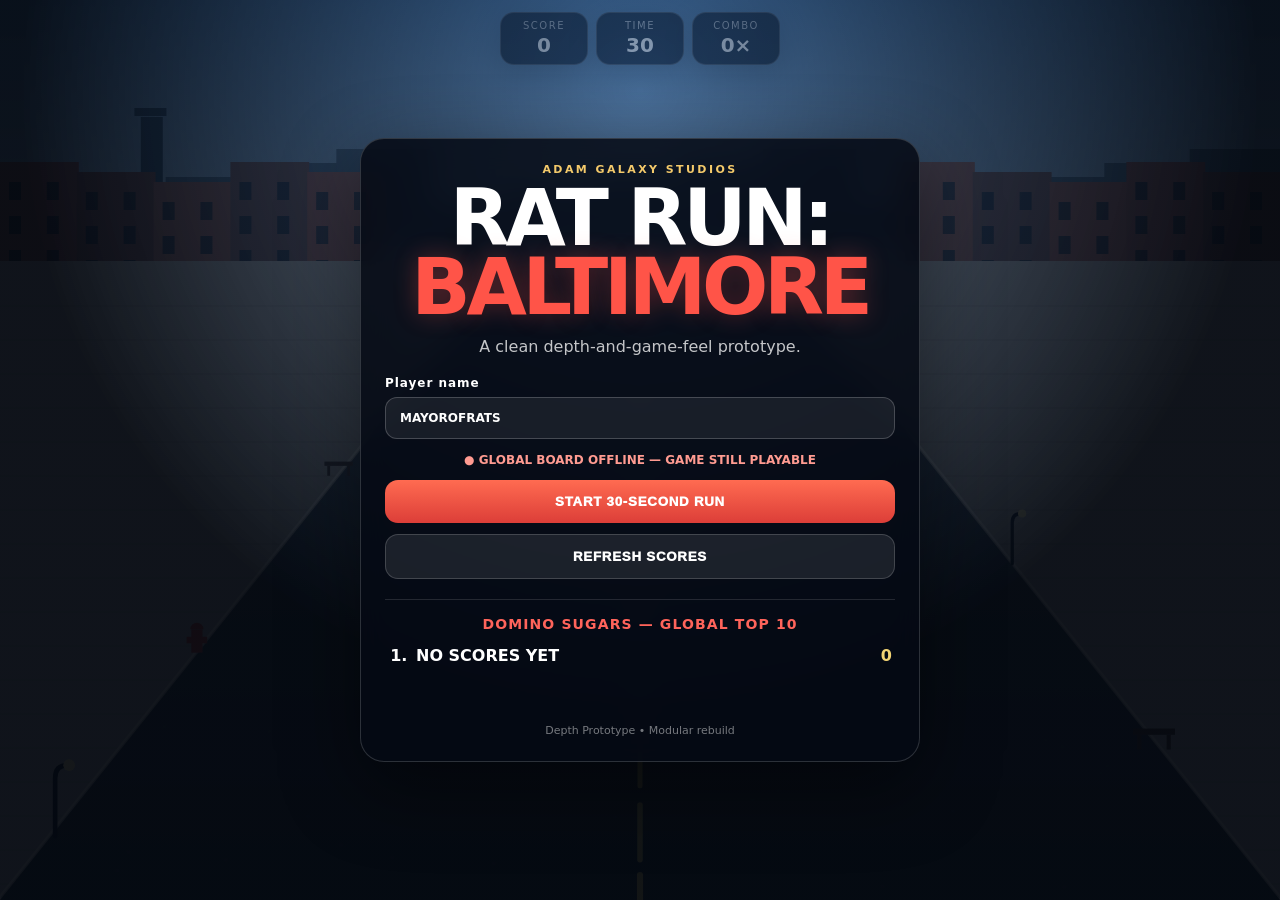
==== commit 4332a042: "depth" ====
--- a/index.html
+++ b/index.html
@@ -1,1049 +1,52 @@
-<!DOCTYPE html>
+<!doctype html>
 <html lang="en">
 <head>
-<meta charset="UTF-8">
-<meta name="viewport" content="width=device-width,initial-scale=1,maximum-scale=1,user-scalable=no">
-<title>Rat Run: Baltimore 2.0.1 — Stability Release</title>
-<link rel="manifest" href="manifest.webmanifest">
-<meta name="theme-color" content="#15121d">
-<meta name="apple-mobile-web-app-capable" content="yes">
-<meta name="apple-mobile-web-app-status-bar-style" content="black-translucent">
-<meta name="apple-mobile-web-app-title" content="Rat Run">
-<link rel="apple-touch-icon" href="icons/icon-192.png">
-<style>
-:root{color-scheme:dark;--gold:#f2c14e;--red:#fa342d;--blue:#37a8ff}*{box-sizing:border-box}
-html,body{margin:0;width:100%;height:100%;overflow:hidden;background:#070910;font-family:Inter,system-ui,Arial,sans-serif}
-canvas{display:block;width:100vw;height:100vh;cursor:crosshair;touch-action:none;user-select:none;-webkit-user-select:none;-webkit-touch-callout:none}
-#hud{position:fixed;inset:0;pointer-events:none;color:#fff;text-shadow:0 2px 5px #000}
-.top{display:flex;justify-content:center;gap:7px;flex-wrap:wrap;padding:11px 8px;font-weight:900;letter-spacing:.035em}
-.pill{background:rgba(7,9,15,.78);border:1px solid rgba(255,255,255,.2);border-radius:999px;padding:8px 11px;backdrop-filter:blur(7px)}
-#effects{position:absolute;top:62px;left:50%;transform:translateX(-50%);display:flex;gap:8px}
-.effect{display:none;border-radius:999px;padding:7px 12px;font-size:13px;font-weight:1000;background:rgba(7,9,15,.87);border:2px solid #fff}
-#cheeseEffect{border-color:#ffd95b;color:#ffe986}#coffeeEffect{border-color:#c46cff;color:#f0caff}
-#neighborhood{position:absolute;left:14px;top:68px;font-weight:1000;text-transform:uppercase;letter-spacing:.1em;font-size:12px}
-#target{position:absolute;right:14px;top:68px;font-weight:1000;font-size:12px}
-#message{position:absolute;left:50%;top:50%;transform:translate(-50%,-50%);width:min(93vw,720px);max-height:92vh;overflow:auto;text-align:center;background:linear-gradient(180deg,rgba(10,12,20,.97),rgba(4,6,11,.97));border:1px solid rgba(255,255,255,.2);border-radius:26px;padding:24px;box-shadow:0 22px 90px rgba(0,0,0,.72);pointer-events:auto}
-#message h1{margin:0 0 8px;font-size:clamp(33px,7vw,68px);line-height:.92;text-transform:uppercase}
-#message h2{margin:15px 0 7px;font-size:18px;letter-spacing:.12em;text-transform:uppercase}
-#message p{margin:9px auto;max-width:590px;color:#dce1eb;line-height:1.42}
-button{margin-top:10px;padding:13px 23px;border:0;border-radius:999px;font-size:17px;font-weight:1000;cursor:pointer;background:var(--gold);color:#17120a;box-shadow:0 7px 0 #9c6d10}
-button:active{transform:translateY(4px);box-shadow:0 3px 0 #9c6d10}.tiny{font-size:12px;opacity:.74}
-#mode{position:absolute;left:50%;bottom:14px;transform:translateX(-50%);font-size:12px;white-space:nowrap}
-#combo{position:absolute;left:50%;top:23%;transform:translateX(-50%);font-size:clamp(30px,6vw,62px);font-weight:1000;opacity:0;transition:opacity .15s}
-#announcement{position:absolute;left:50%;top:35%;transform:translate(-50%,-50%) scale(.8);font-size:clamp(28px,7vw,72px);font-weight:1000;text-align:center;opacity:0;transition:.18s;line-height:.95}
-#installBtn{display:none;position:absolute;right:14px;bottom:14px;pointer-events:auto;margin:0;padding:10px 15px;font-size:13px}
-#audioControls{position:absolute;left:14px;bottom:14px;display:flex;gap:7px;pointer-events:auto}
-.audioBtn{margin:0;padding:9px 11px;font-size:13px;box-shadow:none;border:1px solid rgba(255,255,255,.25);background:rgba(7,9,15,.84);color:#fff}
-#policeAlert{position:absolute;inset:0;opacity:0;pointer-events:none;transition:opacity .25s;mix-blend-mode:screen;background:linear-gradient(90deg,rgba(255,0,0,.28),transparent 38%,transparent 62%,rgba(0,110,255,.3));animation:policeFlash .42s steps(1) infinite}
-#policeAlert.active{opacity:1}
-@keyframes policeFlash{0%,49%{filter:hue-rotate(0deg);transform:scaleX(1)}50%,100%{filter:hue-rotate(175deg);transform:scaleX(-1)}}
-.domino{position:relative;margin:0 auto 13px;width:min(100%,560px);padding:13px 14px 12px;border:4px solid #6f1716;border-radius:11px;background:#230809;box-shadow:0 0 28px rgba(255,41,34,.35),inset 0 0 18px rgba(255,44,40,.18)}
-.domino-title{font-family:Georgia,serif;font-style:italic;font-weight:900;letter-spacing:.05em;font-size:clamp(28px,7vw,57px);line-height:.88;color:#ff473e;text-shadow:0 0 4px #fff,0 0 10px #ff2d27,0 0 24px #ff2d27}
-.domino-sub{margin-top:8px;font-size:12px;letter-spacing:.22em;font-weight:1000;color:#ffd8d4}
-.scoreboard{max-width:455px;margin:12px auto;text-align:left;border-top:1px solid rgba(255,255,255,.18)}
-.score-row{display:grid;grid-template-columns:35px 1fr auto;gap:9px;padding:7px 5px;border-bottom:1px solid rgba(255,255,255,.11)}
-.score-row.you{background:rgba(242,193,78,.18);border-radius:8px;color:#ffe18a}
-.nameInput{width:min(100%,330px);padding:12px 14px;border-radius:999px;border:1px solid rgba(255,255,255,.28);background:#11141e;color:#fff;font-size:16px;font-weight:800;text-transform:uppercase;text-align:center}
-.statusChip{display:inline-block;padding:6px 10px;border-radius:999px;background:rgba(255,255,255,.09);font-size:12px}
-#milestone{position:absolute;right:14px;top:112px;text-align:right;font-size:12px;font-weight:900;color:#ffe188}
-@media(max-width:520px){#target{top:110px}#neighborhood{top:110px}#effects{top:65px}.top{padding-right:6px;padding-left:6px}.pill{padding:7px 9px;font-size:12px}#milestone{top:148px}}
-
-#ghoulWarning{position:absolute;left:50%;top:27%;transform:translateX(-50%);font-size:clamp(20px,5vw,44px);font-weight:1000;color:#ff665d;opacity:0;text-align:center;text-shadow:0 0 18px #000,0 0 18px #ff2d27;transition:opacity .15s}
-#ghoulWarning.active{opacity:1;animation:ghoulPulse .45s steps(2) infinite}
-@keyframes ghoulPulse{50%{transform:translateX(-50%) scale(1.08)}}
-
-#finalCountdown{
- position:absolute;left:50%;top:50%;transform:translate(-50%,-50%) scale(.6);
- z-index:50;pointer-events:none;opacity:0;font-size:clamp(110px,28vw,280px);
- font-weight:1000;line-height:1;color:#fff;
- text-shadow:0 0 12px #000,0 0 34px #ff3c35,0 0 70px #ff3c35;
- transition:opacity .12s,transform .12s
-}
-#finalCountdown.show{opacity:1;transform:translate(-50%,-50%) scale(1)}
-#finalCountdown.danger{color:#ffe266;text-shadow:0 0 12px #000,0 0 35px #ff2f27,0 0 75px #ff2f27}
-
-#personalBestFlash{
- position:absolute;left:50%;top:42%;transform:translate(-50%,-50%) scale(.8);
- z-index:55;pointer-events:none;opacity:0;text-align:center;
- font-size:clamp(30px,8vw,76px);font-weight:1000;color:#ffe36e;
- text-shadow:0 0 10px #000,0 0 30px #ff9f1c;transition:.2s
-}
-#personalBestFlash.show{opacity:1;transform:translate(-50%,-50%) scale(1)}
-#comboBarWrap{
- position:absolute;left:50%;top:105px;transform:translateX(-50%);
- width:min(48vw,300px);height:10px;border-radius:999px;overflow:hidden;
- background:rgba(5,7,12,.64);border:1px solid rgba(255,255,255,.2)
-}
-#comboBar{height:100%;width:0;background:linear-gradient(90deg,#f2c14e,#ff633f);transition:width .12s}
-
-#riskMeter{position:absolute;left:14px;top:112px;font-size:12px;font-weight:1000}
-#riskMeter.danger{color:#ff756d;border-color:#ff5148}
-#rewardBanner{position:absolute;left:50%;top:30%;transform:translate(-50%,-50%) scale(.8);opacity:0;
- z-index:60;pointer-events:none;text-align:center;font-size:clamp(28px,7vw,70px);font-weight:1000;
- color:#ffe36e;text-shadow:0 0 12px #000,0 0 32px #ff9f1c;transition:.18s}
-#rewardBanner.show{opacity:1;transform:translate(-50%,-50%) scale(1)}
-.weekTabs{display:flex;justify-content:center;gap:8px;margin:10px 0}
-.weekTab{padding:7px 12px;border-radius:999px;background:rgba(255,255,255,.08);font-size:12px;font-weight:900}
-
-#leaderStatus{
- display:inline-block;margin-top:8px;padding:7px 11px;border-radius:999px;
- font-size:12px;font-weight:1000;background:rgba(255,255,255,.08)
-}
-#leaderStatus.online{color:#9cffb2;border:1px solid #3c9f5d}
-#leaderStatus.offline{color:#ffb4ad;border:1px solid #bd5147}
-#leaderStatus.loading{color:#ffe38b;border:1px solid #a1842e}
-#refreshScores{margin-left:8px;padding:8px 12px;font-size:12px;box-shadow:none;background:#202637;color:#fff;border:1px solid rgba(255,255,255,.22)}
-#submitNotice{margin:9px auto 0;max-width:430px;font-size:13px;font-weight:800}
-
-#stabilityBadge{position:absolute;right:14px;bottom:58px;font-size:11px;font-weight:1000;color:#b9ffca}
-#debugPanel{display:none;position:absolute;left:12px;top:155px;max-width:330px;padding:9px 11px;border-radius:10px;background:rgba(0,0,0,.82);font:12px/1.35 monospace;color:#b9ffca;white-space:pre-wrap;z-index:90}
-#debugPanel.show{display:block}
-</style>
+  <meta charset="utf-8">
+  <meta name="viewport" content="width=device-width,initial-scale=1,viewport-fit=cover">
+  <meta name="theme-color" content="#101b2d">
+  <title>Rat Run: Baltimore — Depth Prototype</title>
+  <link rel="manifest" href="./manifest.webmanifest">
+  <link rel="stylesheet" href="./css/style.css">
 </head>
 <body>
-<canvas id="game"></canvas>
-<div id="hud">
- <div id="policeAlert"></div>
- <div class="top">
-  <div class="pill">TIME <span id="time">60</span></div>
-  <div class="pill">SCORE <span id="score">0</span></div>
-  <div class="pill">MISSES <span id="misses">0</span>/8</div>
-  <div class="pill">BEST <span id="bestScore">0</span></div>
- </div>
- <div id="effects"><div id="cheeseEffect" class="effect">🧀 RAT FREEZE <span></span></div><div id="coffeeEffect" class="effect">☕ ×2 RUSH <span></span></div></div>
- <div id="neighborhood" class="pill">MOUNT VERNON</div>
- <div id="target" class="pill">TOP SCORE: <span id="topScore">0</span></div>
- <div id="milestone"></div><div id="riskMeter" class="pill">TRAFFIC TEST: ACTIVE</div><div id="rewardBanner"></div>
- <div id="combo"></div><div id="announcement"></div><div id="ghoulWarning"></div><div id="finalCountdown"></div><div id="personalBestFlash"></div><div id="comboBarWrap"><div id="comboBar"></div></div>
- <div id="mode" class="pill">Tap rats & bonuses • Hold to place a trap</div><div id="stabilityBadge" class="pill">2.0.1 TRAFFIC TEST</div><div id="debugPanel"></div>
- <div id="audioControls"><button id="musicBtn" class="audioBtn">♫ MUSIC ON</button><button id="soundBtn" class="audioBtn">🔊 FX ON</button></div>
- <button id="installBtn">INSTALL APP</button>
- <div id="message"><h1>Rat Run:<br>Baltimore</h1><p>Loading the shared leaderboard…</p></div>
-</div>
-<script src="./leaderboard-config.js"></script>
-<script>
-(()=>{
-const canvas=document.getElementById('game'),ctx=canvas.getContext('2d');
-const scoreEl=document.getElementById('score'),timeEl=document.getElementById('time'),missesEl=document.getElementById('misses');
-const message=document.getElementById('message'),comboEl=document.getElementById('combo'),debugPanel=document.getElementById('debugPanel');
-let leaderboardOnline=false,lastLeaderboardError='';
-const announcement=document.getElementById('announcement'),neighborhoodEl=document.getElementById('neighborhood');
-const cheeseEffect=document.getElementById('cheeseEffect'),coffeeEffect=document.getElementById('coffeeEffect');
-const bestScoreEl=document.getElementById('bestScore'),topScoreEl=document.getElementById('topScore'),targetEl=document.getElementById('target');
-const policeAlert=document.getElementById('policeAlert'),milestoneEl=document.getElementById('milestone'),ghoulWarning=document.getElementById('ghoulWarning'),finalCountdown=document.getElementById('finalCountdown'),personalBestFlash=document.getElementById('personalBestFlash'),comboBar=document.getElementById('comboBar'),riskMeter=document.getElementById('riskMeter'),rewardBanner=document.getElementById('rewardBanner');
-const musicBtn=document.getElementById('musicBtn'),soundBtn=document.getElementById('soundBtn');
-const adamImg=new Image(),cheeseImg=new Image(),coffeeImg=new Image();
-adamImg.src='./assets/adam-runner.png';cheeseImg.src='./assets/giant-cheese.svg';coffeeImg.src='./assets/coffee.svg';
+  <main id="app">
+    <canvas id="game" aria-label="Rat Run Baltimore game"></canvas>
 
-let W=0,H=0,dpr=1,running=false,last=0,worldY=0,score=0,misses=0,elapsed=0,spawnTimer=0;
-let rats=[],traps=[],particles=[],obstacles=[],decorations=[],adams=[],powerups=[],buildings=[],vehicles=[],pedestrians=[],pigeons=[];
-let pointer={x:0,y:0,down:false,downAt:0,moved:false};
-let difficulty=1,combo=0,comboTimer=0,timeLeft=30,adamTimer=8,powerTimer=6;
-let freezeTimer=0,coffeeTimer=0,announcementTimer=0,currentNeighborhood='MOUNT VERNON',vehicleTimer=2,pedTimer=3,pigeonTimer=4;
-let leaderboard=[],leaderScore=0,playerName='ADAM',recordAlerted=false,nearAlerted=false,milestonesHit=new Set(),sessionId='';
-let audioCtx=null,musicOn=true,soundOn=true,musicTimer=null,musicStep=0;
-const STABILITY_MODE=false;
-const FEATURES={traffic:true,civilians:false,ghoul:false,police:false,gator:false};
-let lastSystem='boot',frameErrors=0;const debugEnabled=new URLSearchParams(location.search).has('debug');
-let ghouls=[],ghoulTimer=10,lastCountdownNumber=null,floaters=[],screenShake=0,personalBestAnnounced=false,publicRisk=0,policeUnits=[],policeTimer=999,dogs=[],dogTimer=4,gators=[],gatorTimer=12,gatorAids=[],tripleTimer=0;
-const rand=(a,b)=>a+Math.random()*(b-a),clamp=(v,a,b)=>Math.max(a,Math.min(b,v));
-const SUPABASE_URL='https://vaavrtkobsfqcessccfh.supabase.co';
-const SUPABASE_KEY='sb_publishable_NizQeRBjoMpbgMTb5aM9NQ_UN8nZp0f';
-const cleanName=n=>(n||'PLAYER').replace(/[^A-Z0-9 _-]/gi,'').trim().slice(0,12).toUpperCase()||'PLAYER';
-let weeklyLeaderboard=[];
-function localScores(){try{return JSON.parse(localStorage.getItem('ratRunScoresV14')||'[]')}catch(e){return[]}}
-function storeLocal(scores){localStorage.setItem('ratRunScoresV14',JSON.stringify(scores.slice(0,25)))}
-function normalizedScores(scores){
- return (Array.isArray(scores)?scores:[]).filter(s=>s&&Number.isFinite(Number(s.score)))
- .map(s=>({name:cleanName(s.name||s.player_name),score:Math.max(0,Math.floor(Number(s.score))),date:s.date||s.created_at||''}))
- .sort((a,b)=>b.score-a.score).slice(0,25)
-}
-function weekStartISO(){
- const d=new Date(),day=d.getUTCDay(),diff=(day+6)%7;
- d.setUTCDate(d.getUTCDate()-diff);d.setUTCHours(0,0,0,0);return d.toISOString()
-}
-async function supabaseGet(query){
- const r=await fetch(`${SUPABASE_URL}/rest/v1/rat_run_scores?${query}`,{
-  headers:{apikey:SUPABASE_KEY,Authorization:`Bearer ${SUPABASE_KEY}`,Accept:'application/json'}
- });
- if(!r.ok)throw new Error(await r.text());return r.json()
-}
-async function loadLeaderboard(){
- let all=[],weekly=[];
- try{
-  all=normalizedScores(await supabaseGet('select=player_name,score,created_at&order=score.desc&limit=25'));
-  weekly=normalizedScores(await supabaseGet(`select=player_name,score,created_at&created_at=gte.${encodeURIComponent(weekStartISO())}&order=score.desc&limit=25`));
-  leaderboardOnline=true;lastLeaderboardError='';
- }catch(e){
-  console.warn('Global leaderboard unavailable:',e);
-  leaderboardOnline=false;lastLeaderboardError=String(e.message||e).slice(0,140);
-  all=normalizedScores(localScores());weekly=all;
- }
- leaderboard=all;weeklyLeaderboard=weekly;leaderScore=all[0]?.score||0;
- topScoreEl.textContent=leaderScore;bestScoreEl.textContent=leaderScore;
- return all
-}
-async function submitScore(name,value){
- const entry={player_name:cleanName(name),score:Math.max(0,Math.floor(value)),session_id:sessionId};
- let scores=normalizedScores([...localScores(),{name:entry.player_name,score:entry.score,date:new Date().toISOString()}]);
- storeLocal(scores);
- try{
-  const r=await fetch(`${SUPABASE_URL}/rest/v1/rat_run_scores`,{
-   method:'POST',
-   headers:{apikey:SUPABASE_KEY,Authorization:`Bearer ${SUPABASE_KEY}`,'Content-Type':'application/json',Prefer:'return=minimal'},
-   body:JSON.stringify(entry)
-  });
-  if(!r.ok)throw new Error(await r.text());
-  leaderboardOnline=true;lastLeaderboardError='';
-  await loadLeaderboard();scores=leaderboard;
- }catch(e){
-  leaderboardOnline=false;lastLeaderboardError=`Score not uploaded: ${String(e.message||e).slice(0,110)}`;
-  console.warn('Score submission failed:',e);
- }
- return scores
-}
-function scoreTable(scores,highlight=''){
- if(!scores.length)return'<p class="tiny">No scores yet. Be the first Baltimore champion.</p>';
- return `<div class="scoreboard">${scores.slice(0,10).map((s,i)=>`<div class="score-row ${highlight&&s.name===highlight?'you':''}"><strong>${i+1}</strong><span>${s.name}</span><strong>${s.score.toLocaleString()}</strong></div>`).join('')}</div>`;
-}
-function dominoBoard(scores,subtitle='BALTIMORE’S BEST',highlight=''){
- const weekly=weeklyLeaderboard.length?weeklyLeaderboard:scores;
- return `<div class="domino"><div class="domino-title">DOMINO SUGARS</div><div class="domino-sub">${subtitle}</div></div>
- <div class="weekTabs"><span class="weekTab">THIS WEEK</span><span class="weekTab">ALL TIME</span></div>
- <h2>THIS WEEK</h2>${scoreTable(weekly,highlight)}
- <h2>ALL TIME</h2>${scoreTable(scores,highlight)}`;
-}
-function initAudio(){
- if(!audioCtx)audioCtx=new (window.AudioContext||window.webkitAudioContext)();
- if(audioCtx.state==='suspended')audioCtx.resume();
-}
-function tone(freq=440,dur=.08,type='square',gain=.045,delay=0){
- if(!soundOn&&!['music'].includes(type))return;
- initAudio();const o=audioCtx.createOscillator(),g=audioCtx.createGain(),t=audioCtx.currentTime+delay;
- o.type=type==='music'?'triangle':type;o.frequency.setValueAtTime(freq,t);g.gain.setValueAtTime(gain,t);g.gain.exponentialRampToValueAtTime(.0001,t+dur);
- o.connect(g);g.connect(audioCtx.destination);o.start(t);o.stop(t+dur);
-}
-function sfx(kind){
- if(!soundOn)return;
- const map={
-  rat:[[760,.05,'square'],[510,.07,'square']],
-  miss:[[150,.13,'sawtooth']],
-  cheese:[[392,.08,'triangle'],[523,.1,'triangle'],[659,.14,'triangle']],
-  coffee:[[260,.07,'square'],[390,.07,'square'],[520,.12,'square']],
-  adam:[[330,.08,'triangle'],[494,.08,'triangle'],[659,.08,'triangle'],[988,.18,'triangle']],
-  horn:[[210,.16,'sawtooth'],[180,.14,'sawtooth']],
-  pigeon:[[900,.035,'triangle'],[750,.04,'triangle']],
-  milestone:[[520,.07,'square'],[660,.07,'square']],
-  record:[[523,.1,'triangle'],[659,.1,'triangle'],[784,.1,'triangle'],[1047,.28,'triangle']],
-  ghoul:[[120,.12,'sawtooth'],[95,.18,'square'],[70,.2,'sawtooth']],
-  siren:[[660,.12,'square'],[420,.12,'square'],[660,.12,'square'],[420,.12,'square']],
-  drink:[[280,.06,'triangle'],[220,.06,'triangle'],[180,.08,'triangle'],[330,.12,'triangle']],
-  gator:[[95,.16,'sawtooth'],[75,.2,'square']]
- };
- (map[kind]||[]).forEach((a,i)=>tone(a[0],a[1],a[2],.045,i*.06));
-}
-function startMusic(){
- initAudio();stopMusic();musicStep=0;
- const notes=[130.81,164.81,196,220,196,164.81,146.83,174.61];
- musicTimer=setInterval(()=>{if(!musicOn||!running)return;const n=notes[musicStep++%notes.length];tone(n,.22,'music',.022);if(musicStep%2===0)tone(n*2,.09,'music',.012,.04)},260);
-}
-function stopMusic(){if(musicTimer){clearInterval(musicTimer);musicTimer=null}}
-musicBtn.addEventListener('click',()=>{musicOn=!musicOn;musicBtn.textContent=musicOn?'♫ MUSIC ON':'♫ MUSIC OFF';if(musicOn&&running)startMusic();else stopMusic()});
-soundBtn.addEventListener('click',()=>{soundOn=!soundOn;soundBtn.textContent=soundOn?'🔊 FX ON':'🔇 FX OFF'});
+    <section id="hud" aria-live="polite">
+      <div class="hud-pill"><span>SCORE</span><strong id="score">0</strong></div>
+      <div class="hud-pill"><span>TIME</span><strong id="time">30</strong></div>
+      <div class="hud-pill"><span>COMBO</span><strong id="combo">0×</strong></div>
+    </section>
 
-function leaderboardStatusMarkup(){
- const cls=leaderboardOnline?'online':'offline';
- const text=leaderboardOnline?'● GLOBAL LEADERBOARD ONLINE':'● OFFLINE — LOCAL SCORES ONLY';
- return `<div><span id="leaderStatus" class="${cls}">${text}</span><button id="refreshScores">REFRESH SCORES</button></div>
- <div id="submitNotice">${lastLeaderboardError?`Last error: ${lastLeaderboardError}`:''}</div>`;
-}
-function wireLeaderboardButtons(){
- const btn=document.getElementById('refreshScores');
- if(btn)btn.onclick=async()=>{
-  const status=document.getElementById('leaderStatus');
-  if(status){status.className='loading';status.textContent='● CHECKING SUPABASE…'}
-  await loadLeaderboard();
-  showOpening();
- };
-}
+    <div id="countdown"></div>
+    <div id="announcement"></div>
 
-function showOpening(){
- if(!Array.isArray(leaderboard))leaderboard=[];
- if(!Array.isArray(weeklyLeaderboard))weeklyLeaderboard=[];
- message.innerHTML=`${dominoBoard(leaderboard)}<h1>Rat Run:<br>Baltimore</h1><p>Thirty seconds of fast, stable Rat Run. Catch rats, place traps, grab coffee and cheese, catch Adam, chase combos, and compete on the shared DOMINO SUGARS leaderboard. Experimental enemies are temporarily paused while we harden the core game.</p><input id="playerName" class="nameInput" maxlength="12" value="${playerName}" aria-label="Player name"><br><button id="start">START RUN</button>${leaderboardStatusMarkup()}<p class="tiny">Version 2.0.1 • Music and sound begin after Start.</p>`;
- message.style.display='block';
- const inp=document.getElementById('playerName');inp.addEventListener('input',()=>playerName=cleanName(inp.value));
- document.getElementById('start').addEventListener('click',()=>{playerName=cleanName(inp.value);start()});wireLeaderboardButtons();
-}
+    <section id="overlay" class="show">
+      <div class="panel">
+        <p class="eyebrow">ADAM GALAXY STUDIOS</p>
+        <h1>RAT RUN:<br><em>BALTIMORE</em></h1>
+        <p class="tagline">A clean depth-and-game-feel prototype.</p>
 
+        <label class="name-label">
+          Player name
+          <input id="playerName" maxlength="12" autocomplete="nickname" value="MAYOROFRATS">
+        </label>
 
-function resize(){dpr=Math.min(devicePixelRatio||1,2);W=innerWidth;H=innerHeight;canvas.width=W*dpr;canvas.height=H*dpr;canvas.style.width=W+'px';canvas.style.height=H+'px';ctx.setTransform(dpr,0,0,dpr,0,0)}
-addEventListener('resize',resize);resize();
+        <div id="onlineStatus" class="status checking">Checking global leaderboard…</div>
+        <button id="startButton">START 30-SECOND RUN</button>
+        <button id="refreshButton" class="secondary">REFRESH SCORES</button>
 
-function roadBounds(y){const sway=Math.sin((worldY+y)*.00125)*W*.025;return{left:W*.17+sway,right:W*.83+sway}}
-function neighborhoodForTime(t){return t<20?'MOUNT VERNON':t<40?'FELLS POINT':'INNER HARBOR'}
-function announce(text,color='#fff'){announcement.textContent=text;announcement.style.color=color;announcement.style.opacity=1;announcement.style.transform='translate(-50%,-50%) scale(1)';announcementTimer=1.2}
+        <div class="leaderboard-wrap">
+          <h2>DOMINO SUGARS — GLOBAL TOP 10</h2>
+          <ol id="leaderboard"></ol>
+        </div>
 
-function setSystem(name){
- lastSystem=name;
- if(debugEnabled){debugPanel.classList.add('show');debugPanel.textContent=`SYSTEM: ${name}\nSCORE: ${Math.floor(score)}\nRATS: ${rats.length}\nFRAMES RECOVERED: ${frameErrors}`}
-}
-function recoverFrame(error){
- frameErrors++;
- console.error('Rat Run recovered frame error in',lastSystem,error);
- if(debugEnabled){debugPanel.classList.add('show');debugPanel.textContent=`RECOVERED ERROR\nSYSTEM: ${lastSystem}\n${String(error?.message||error)}`}
- // Clear only transient arrays; never end the round.
- particles=[];powerups=powerups.filter(Boolean);rats=rats.filter(Boolean);adams=adams.filter(Boolean);traps=traps.filter(Boolean);
-}
+        <p id="resultText" class="result"></p>
+        <p class="build">Depth Prototype • Modular rebuild</p>
+      </div>
+    </section>
+  </main>
 
-function reset(){
- rats=[];traps=[];particles=[];obstacles=[];decorations=[];adams=[];powerups=[];buildings=[];vehicles=[];pedestrians=[];pigeons=[];dogs=[];policeUnits=[];gators=[];gatorAids=[];ghouls=[];
- score=0;misses=0;elapsed=0;worldY=0;spawnTimer=.55;difficulty=1;combo=0;comboTimer=0;timeLeft=30;adamTimer=rand(7,11);powerTimer=rand(5,8);
- freezeTimer=0;coffeeTimer=0;announcementTimer=0;currentNeighborhood='MOUNT VERNON';vehicleTimer=2;pedTimer=3;pigeonTimer=4;
- recordAlerted=false;nearAlerted=false;milestonesHit=new Set();publicRisk=0;policeTimer=999;dogTimer=3;gatorTimer=8+Math.random()*8;tripleTimer=0;riskMeter.textContent='TRAFFIC TEST: ACTIVE';riskMeter.classList.remove('danger');ghouls=[];ghoulTimer=2.5+Math.random()*2;lastCountdownNumber=null;floaters=[];screenShake=0;personalBestAnnounced=false;comboBar.style.width='0%';personalBestFlash.classList.remove('show');ghoulWarning.classList.remove('active');finalCountdown.classList.remove('show','danger');finalCountdown.textContent='';sessionId=(crypto.randomUUID?crypto.randomUUID():Date.now()+'-'+Math.random());policeAlert.classList.remove('active');milestoneEl.textContent='';
- scoreEl.textContent='0';missesEl.textContent='0';timeEl.textContent='30';neighborhoodEl.textContent=currentNeighborhood;
- cheeseEffect.style.display='none';coffeeEffect.style.display='none';
- for(let i=0;i<18;i++)addDecoration(-i*100);
- for(let i=0;i<7;i++)addObstacle(-i*230-300);
- for(let i=0;i<12;i++)addBuilding(-i*145);
-}
-function start(){initAudio();reset();running=true;message.style.display='none';last=performance.now();startMusic();requestAnimationFrame(loop)}
-
-function addBuilding(y=-120){
- const palette=['#8e3f32','#a84f3c','#71372f','#b05b42','#62362f','#965039'];
- buildings.push({y,side:Math.random()<.5?-1:1,w:rand(78,128),h:rand(135,220),color:palette[Math.floor(rand(0,palette.length))],roof:Math.random()<.35,shop:Math.random()<.24,windows:Math.floor(rand(2,4)),sign:Math.random()<.18});
-}
-function addDecoration(y=-80){
- const types=['trash','stoop','hydrant','lamp','mural','busstop','streetSign'];
- decorations.push({y,side:Math.random()<.5?-1:1,type:types[Math.floor(rand(0,types.length))],offset:rand(18,72),size:rand(.78,1.23),variant:Math.floor(rand(0,4))});
-}
-function addObstacle(y=-120){
- const b=roadBounds(y);obstacles.push({x:rand(b.left+55,b.right-55),y,r:rand(24,40),type:Math.random()<.46?'cone':Math.random()<.73?'pothole':'cart'});
-}
-function spawnRat(){
- const y=rand(40,H*.38),b=roadBounds(y),fromLeft=Math.random()<.5,r=rand(14,20);
- rats.push({x:fromLeft?b.left+r+8:b.right-r-8,y,vx:0,vy:rand(25,55),r,wobble:rand(0,6.28),alive:true,tail:rand(15,25),targetX:fromLeft?b.right-r-8:b.left+r+8,fromLeft,turnRate:rand(2.2,4.2),speed:rand(185,280)+difficulty*12,curve:rand(-75,75),age:0});
-}
-function spawnAdam(){
- const y=rand(H*.19,H*.43),b=roadBounds(y),fromLeft=Math.random()<.5;
- adams.push({x:fromLeft?b.left-65:b.right+65,y,fromLeft,vx:(fromLeft?1:-1)*rand(235,310),vy:rand(18,48),age:0,w:105,h:145,alive:true,bob:rand(0,6.28)});
-}
-function spawnPowerup(){
- const type=Math.random()<.52?'cheese':'coffee',y=rand(H*.16,H*.36),b=roadBounds(y);
- powerups.push({type,x:rand(b.left+70,b.right-70),y,r:38,life:8,age:0,spin:rand(-.45,.45)});
- announce(type==='cheese'?'GIANT CHEESE!':'COFFEE DROP!',type==='cheese'?'#ffe15a':'#e5a4ff');
-}
-
-
-function rewardRoll(source){
- const roll=Math.random();
- let tier,points;
- if(source==='coffee'){
-  if(roll<.68){tier='LOW';points=[40,60,75][Math.floor(rand(0,3))]}
-  else if(roll<.93){tier='MEDIUM';points=[120,160,200][Math.floor(rand(0,3))]}
-  else{tier='HIGH';points=[350,500][Math.floor(rand(0,2))]}
- }else{
-  if(roll<.45){tier='LOW';points=[150,225,300][Math.floor(rand(0,3))]}
-  else if(roll<.88){tier='MEDIUM';points=[400,500,650][Math.floor(rand(0,3))]}
-  else{tier='HIGH';points=[900,1200][Math.floor(rand(0,2))]}
- }
- return {tier,points}
-}
-function showReward(source,reward){
- rewardBanner.textContent=`${source==='coffee'?'COFFEE':'GATOR-AID'} ${reward.tier}! +${reward.points}`;
- rewardBanner.classList.add('show');
- setTimeout(()=>rewardBanner.classList.remove('show'),1500);
- addFloater(W*.5,H*.38,`+${reward.points}`,reward.tier==='HIGH'?'#ffe36e':'#ffffff',reward.tier==='HIGH'?36:26);
- if(reward.tier==='HIGH'){screenShake=14;sfx('record')}else sfx('milestone');
-}
-function drinkBonus(source){
- sfx('drink');
- const reward=rewardRoll(source);
- score+=reward.points;
- if(source==='coffee'){coffeeTimer=Math.max(coffeeTimer,5)}
- else{tripleTimer=Math.max(tripleTimer,5)}
- showReward(source,reward);updateHUD();
-}
-function civilianStrike(kind,x,y){
- const penalty=kind==='dog'?30:kind==='pedestrian'?25:15;
- score=Math.max(0,score-penalty);publicRisk++;
- riskMeter.textContent=`PUBLIC RISK: ${Math.min(publicRisk,3)}/3`;
- riskMeter.classList.toggle('danger',publicRisk>=2);
- addFloater(x,y-30,`-${penalty} ${kind.toUpperCase()}`,'#ff766d',21);
- announce(kind==='dog'?'WATCH THE DOG!':kind==='pedestrian'?'CIVILIAN HIT!':'TRAFFIC HIT!','#ff766d');
- sfx('miss');updateHUD();
- if(publicRisk>=3&&policeUnits.length===0)dispatchPolice('PUBLIC RISK');
-}
-function flashPolice(text='POLICE DISPATCHED!'){
- policeAlert.classList.add('active');announce(text,'#8fd0ff');sfx('siren');
- setTimeout(()=>policeAlert.classList.remove('active'),1100);
-}
-function dispatchPolice(reason){
- policeUnits.push({x:W+55,y:clamp(H*.63,120,H-85),vx:-105,hp:8,r:36,drain:1.2,reason});
- flashPolice(reason==='PUBLIC RISK'?'PUBLIC RISK — POLICE DISPATCHED!':'CHAMPION ALERT!');
-}
-function spawnDog(){
- const y=rand(H*.18,H*.42),b=roadBounds(y),fromLeft=Math.random()<.5;
- dogs.push({x:fromLeft?b.left-35:b.right+35,y,vx:(fromLeft?1:-1)*rand(65,100),phase:rand(0,6.28),alive:true});
-}
-function spawnGator(){
- const y=clamp(H*.62,150,H-90);
- gators.push({x:W*.5,y,hp:6,r:46,age:0,bite:1.2});
- announce('SEWER GATOR! TAP 6×','#9dff8a');sfx('gator');screenShake=12;
-}
-function spawnGatorAid(x,y){gatorAids.push({x,y,r:35,life:6,age:0})}
-function hitSpecialActors(x,y){
- for(let i=policeUnits.length-1;i>=0;i--){
-  const p=policeUnits[i];if(Math.hypot(x-p.x,y-p.y)<58){
-   p.hp--;score+=8;addFloater(p.x,p.y-45,'+8 POLICE HIT','#8fd0ff',19);
-   if(p.hp<=0){score+=175;addFloater(p.x,p.y-65,'+175 CLEARED','#8fd0ff',25);policeUnits.splice(i,1);publicRisk=0;riskMeter.textContent='TRAFFIC TEST: ACTIVE';riskMeter.classList.remove('danger')}
-   updateHUD();return true
-  }
- }
- for(let i=gators.length-1;i>=0;i--){
-  const g=gators[i];if(Math.hypot(x-g.x,y-g.y)<68){
-   g.hp--;score+=12;addFloater(g.x,g.y-50,'+12 GATOR HIT','#b9ff93',19);
-   if(g.hp<=0){score+=250;spawnGatorAid(g.x,g.y);gators.splice(i,1);announce('GATOR DEFEATED — GRAB GATOR-AID!','#b9ff93')}
-   updateHUD();return true
-  }
- }
- for(let i=gatorAids.length-1;i>=0;i--){
-  const a=gatorAids[i];if(Math.hypot(x-a.x,y-a.y)<55){gatorAids.splice(i,1);drinkBonus('gator');return true}
- }
- for(let i=dogs.length-1;i>=0;i--){
-  const d=dogs[i];if(Math.hypot(x-d.x,y-d.y)<34){civilianStrike('dog',d.x,d.y);dogs.splice(i,1);return true}
- }
- return false
-}
-
-function spawnVehicle(){
- const typeRoll=Math.random();
- const type=typeRoll<.18?'bus':typeRoll<.45?'taxi':'car';
- const y=-160;
- const b=roadBounds(H*.28);
- const center=(b.left+b.right)/2;
- const lane=Math.random()<.5?-1:1;
- const laneOffset=type==='bus'?W*.105:W*.145;
- const x=center+lane*laneOffset;
-
- vehicles.push({
-  type,x,y,lane,
-  w:type==='bus'?72:54,
-  h:type==='bus'?132:86,
-  vy:type==='bus'?rand(145,175):rand(175,215),
-  color:type==='taxi'?'#e5b92f':['#486c87','#8f4148','#4d775e','#675674'][Math.floor(rand(0,4))],
-  alive:true
- });
-}
-function spawnPedestrian(){
- const y=rand(H*.12,H*.36),b=roadBounds(y),side=Math.random()<.5?-1:1;
- pedestrians.push({
-  x:side<0?b.left-rand(28,68):b.right+rand(28,68),y,side,
-  vy:rand(35,70),phase:rand(0,6.28),shirt:['#e66b55','#54a7d8','#f1cb4e','#8359a8','#e8e8e8'][Math.floor(rand(0,5))],
-  alive:true
- });
-}
-function spawnPigeons(){
- const y=rand(H*.16,H*.42),b=roadBounds(y),side=Math.random()<.5?-1:1,baseX=side<0?b.left-rand(8,52):b.right+rand(8,52);
- for(let i=0;i<Math.floor(rand(3,7));i++){
-  pigeons.push({x:baseX+rand(-28,28),y:y+rand(-18,18),vx:0,vy:rand(18,40),phase:rand(0,6.28),flying:false,alive:true});
- }
-}
-
-function placeTrap(x,y){const b=roadBounds(y);if(x<b.left+25||x>b.right-25)return;traps.push({x,y,r:29,life:7,armed:.45});burst(x,y,'#f2c14e',8)}
-function burst(x,y,color,count=10){for(let i=0;i<count;i++)particles.push({x,y,vx:rand(-150,150),vy:rand(-155,75),life:rand(.35,.8),color,size:rand(2,7)})}
-
-function activatePowerup(p){
- if(p.type==='cheese'){freezeTimer=5;score+=100;addFloater(p.x,p.y-30,'CHEESE FREEZE!','#ffe15a',25);screenShake=7;sfx('cheese');announce('RATS FROZEN!','#ffe15a');burst(p.x,p.y,'#ffe15a',38)}
- else{adamTimer=Math.min(adamTimer,1.1);drinkBonus('coffee');announce('CAFFEINE RUSH!','#e5a4ff');burst(p.x,p.y,'#c46cff',38)}
- updateHUD();
-}
-function hitTest(x,y){
- setSystem('tap');
- for(let i=powerups.length-1;i>=0;i--){
-  const p=powerups[i];
-  if(p&&Math.hypot(x-p.x,y-p.y)<p.r+18){powerups.splice(i,1);activatePowerup(p);return}
- }
- for(let i=adams.length-1;i>=0;i--){
-  const a=adams[i];
-  if(a&&Math.abs(x-a.x)<a.w*.52&&Math.abs(y-a.y)<a.h*.52){
-   adams.splice(i,1);const earned=500*(coffeeTimer>0?2:1);score+=earned;combo+=5;comboTimer=1.8;
-   addFloater(a.x,a.y-40,`+${earned} ADAM!`,'#e8a8ff',30);screenShake=12;sfx('adam');burst(a.x,a.y,'#b72cff',34);updateHUD();return
-  }
- }
- for(let i=rats.length-1;i>=0;i--){
-  const r=rats[i];
-  if(r&&Math.hypot(x-r.x,y-r.y)<r.r+13){
-   rats.splice(i,1);const earned=(10+combo*2)*(coffeeTimer>0?2:1);score+=earned;combo++;comboTimer=1.2;
-   addFloater(r.x,r.y-16,`+${earned}`,combo>=8?'#ffe36e':'#fff',combo>=8?27:20);
-   if(combo===5)announce('5× COMBO!','#ffe36e');
-   if(combo===10){announce('RAT MANIA!','#ff8a45');screenShake=8;sfx('milestone')}
-   sfx('rat');burst(r.x,r.y,'#e9dfc5',combo>=10?20:12);updateHUD();return
-  }
- }
- for(const o of obstacles){
-  if(o&&Math.hypot(x-o.x,y-o.y)<o.r+10){score=Math.max(0,score-10);combo=0;addFloater(x,y,'-10','#ff766d',18);burst(x,y,'#e45858',10);updateHUD();return}
- }
- combo=0;comboEl.style.opacity=0;updateComboPolish();
-}
-
-function checkScoreEvents(){
- const whole=Math.floor(score),remaining=Math.max(0,leaderScore-whole);
- targetEl.innerHTML=leaderScore?`TO #1: <span>${remaining.toLocaleString()}</span>`:'SET THE FIRST RECORD';
- if(leaderScore>0&&whole>=leaderScore&&!recordAlerted){recordAlerted=true;policeAlert.classList.add('active');announce('NEW BALTIMORE CHAMPION!','#ffe36e');sfx('record');setTimeout(()=>policeAlert.classList.remove('active'),3800)}
- else if(leaderScore>0&&remaining<=Math.max(100,Math.floor(leaderScore*.1))&&!nearAlerted){nearAlerted=true;policeAlert.classList.add('active');announce('CHAMPION IN SIGHT!','#74c7ff');sfx('siren');setTimeout(()=>{if(!recordAlerted)policeAlert.classList.remove('active')},2600)}
- const steps=[100,250,500,1000,2000,3000,5000];
- for(const n of steps)if(whole>=n&&!milestonesHit.has(n)){milestonesHit.add(n);milestoneEl.textContent=`+ ${n.toLocaleString()} MILESTONE`;announce(`${n.toLocaleString()} POINTS!`,'#ffe36e');sfx('milestone');setTimeout(()=>{if(milestoneEl.textContent.includes(String(n)))milestoneEl.textContent=''},1400);break}
-}
-
-function spawnGhoul(){
- const fromLeft=Math.random()<.5;
- ghouls.push({
-  x:fromLeft?35:W-35,
-  y:clamp(H*.68,130,H-90),
-  vx:fromLeft?85:-85,
-  hp:5,
-  r:34,
-  eatCooldown:1,
-  drainCooldown:2,
-  dir:fromLeft?1:-1
- });
- ghoulWarning.textContent='STREET GHOUL — TAP IT 3×';
- ghoulWarning.classList.add('active');
- setTimeout(()=>ghoulWarning.classList.remove('active'),1200);
-}
-
-function updateGhouls(dt){
- ghoulTimer-=dt;
-
- if(ghoulTimer<=0&&ghouls.length===0){
-  // Reset first so an error can never create a spawn loop.
-  ghoulTimer=9;
-  spawnGhoul();
- }
-
- for(let i=ghouls.length-1;i>=0;i--){
-  const g=ghouls[i];
-  if(!g){ghouls.splice(i,1);continue}
-
-  g.eatCooldown-=dt;
-  g.drainCooldown-=dt;
-
-  let target=null;
-  let best=Infinity;
-  for(const r of rats){
-   if(!r||r.alive===false)continue;
-   const d=Math.hypot(r.x-g.x,r.y-g.y);
-   if(d<best){best=d;target=r}
-  }
-
-  if(target){
-   const dx=target.x-g.x;
-   const dy=target.y-g.y;
-   g.x+=clamp(dx,-90,90)*dt;
-   g.y+=clamp(dy,-65,65)*dt;
-
-   if(best<46&&g.eatCooldown<=0){
-    const idx=rats.indexOf(target);
-    if(idx>=0)rats.splice(idx,1);
-    score=Math.max(0,score-15);
-    addFloater(g.x,g.y-40,'-15','#ff6d63',24);
-    ghoulWarning.textContent='GHOUL ATE A RAT! -15';
-    ghoulWarning.classList.add('active');
-    setTimeout(()=>ghoulWarning.classList.remove('active'),650);
-    g.eatCooldown=1;
-    updateHUD();
-   }
-  }else{
-   g.x+=g.vx*dt;
-  }
-
-  g.y=clamp(g.y,120,H-75);
-
-  if(g.drainCooldown<=0){
-   score=Math.max(0,score-5);
-   addFloater(g.x,g.y-55,'-5','#ff9a8f',18);
-   g.drainCooldown=2;
-   updateHUD();
-  }
-
-  // Keep the Ghoul on screen until defeated.
-  g.x=clamp(g.x,32,W-32);
- }
-}
-
-function drawGhouls(){
- for(const g of ghouls){
-  if(!g)continue;
-  ctx.save();
-  ctx.translate(g.x,g.y);
-
-  ctx.fillStyle='rgba(0,0,0,.3)';
-  ctx.beginPath();ctx.ellipse(0,38,27,8,0,0,Math.PI*2);ctx.fill();
-
-  ctx.fillStyle='#93b96f';
-  ctx.fillRect(-17,-10,34,40);
-
-  ctx.fillStyle='#34422f';
-  ctx.beginPath();ctx.arc(0,-26,18,0,Math.PI*2);ctx.fill();
-
-  ctx.strokeStyle='#93b96f';
-  ctx.lineWidth=8;
-  ctx.lineCap='round';
-  ctx.beginPath();
-  ctx.moveTo(-13,-3);ctx.lineTo(-29,13);
-  ctx.moveTo(13,-3);ctx.lineTo(29,13);
-  ctx.stroke();
-
-  ctx.fillStyle='#242a23';
-  ctx.fillRect(-16,27,12,28);
-  ctx.fillRect(4,27,12,28);
-
-  ctx.fillStyle='#ff4e47';
-  ctx.beginPath();
-  ctx.arc(-7,-29,3,0,Math.PI*2);
-  ctx.arc(7,-29,3,0,Math.PI*2);
-  ctx.fill();
-
-  ctx.fillStyle='#ff7168';
-  ctx.font='900 13px system-ui';
-  ctx.textAlign='center';
-  ctx.fillText(`GHOUL ${g.hp}/5`,0,-55);
-
-  ctx.restore();
- }
-}
-
-function hitGhoul(x,y){
- for(let i=ghouls.length-1;i>=0;i--){
-  const g=ghouls[i];
-  if(Math.hypot(x-g.x,y-g.y)<60){
-   g.hp-=1;
-   score+=10;
-   addFloater(g.x,g.y-42,'+10 HIT','#baff91',20);
-   if(g.hp<=0){
-    score+=75;
-    addFloater(g.x,g.y-62,'+75 GHOUL GONE!','#baff91',25);
-    ghouls.splice(i,1);
-    ghoulTimer=7;
-    ghoulWarning.textContent='GHOUL CLEARED! +75';
-   }else{
-    ghoulWarning.textContent=`GHOUL HIT — ${g.hp} LEFT`;
-   }
-   ghoulWarning.classList.add('active');
-   setTimeout(()=>ghoulWarning.classList.remove('active'),650);
-   updateHUD();
-   return true;
-  }
- }
- return false;
-}
-
-function addFloater(x,y,text,color='#fff',size=20){
- floaters.push({x,y,text,color,size,life:1,vy:-48});
-}
-function updateFloaters(dt){
- for(const f of floaters){f.y+=f.vy*dt;f.life-=dt}
- floaters=floaters.filter(f=>f.life>0);
- if(screenShake>0)screenShake=Math.max(0,screenShake-dt*28);
-}
-function drawFloaters(){
- ctx.save();
- for(const f of floaters){
-  ctx.globalAlpha=Math.max(0,f.life);
-  ctx.fillStyle=f.color;ctx.font=`1000 ${f.size}px system-ui`;
-  ctx.textAlign='center';ctx.shadowColor='#000';ctx.shadowBlur=5;
-  ctx.fillText(f.text,f.x,f.y);
- }
- ctx.restore();ctx.globalAlpha=1;
-}
-function triggerPersonalBest(){
- if(personalBestAnnounced)return;
- personalBestAnnounced=true;
- personalBestFlash.textContent='NEW PERSONAL BEST!';
- personalBestFlash.classList.add('show');
- sfx('record');
- setTimeout(()=>personalBestFlash.classList.remove('show'),2200);
-}
-function updateComboPolish(){
- const pct=Math.min(100,combo*8);
- comboBar.style.width=pct+'%';
- if(combo>=10)comboBar.style.filter='brightness(1.35)';
- else comboBar.style.filter='none';
-}
-
-function updateFinalCountdown(){
- const n=Math.ceil(timeLeft);
- if(n<=10&&n>0){
-  finalCountdown.textContent=n;
-  finalCountdown.classList.add('show');
-  finalCountdown.classList.toggle('danger',n<=5);
-  if(lastCountdownNumber!==n){
-   lastCountdownNumber=n;
-   tone(n<=5?180:260,.08,'square',.06);
-   finalCountdown.animate(
-    [{transform:'translate(-50%,-50%) scale(.55)',opacity:.2},{transform:'translate(-50%,-50%) scale(1.15)',opacity:1},{transform:'translate(-50%,-50%) scale(1)',opacity:1}],
-    {duration:420,easing:'ease-out'}
-   );
-  }
- }else{
-  finalCountdown.classList.remove('show','danger');
-  finalCountdown.textContent='';
- }
-}
-
-function updateHUD(){
- scoreEl.textContent=Math.floor(score);missesEl.textContent=misses;
- checkScoreEvents();updateComboPolish();
- const localBest=Number(localStorage.getItem('ratRunPersonalBest')||0);
- if(score>localBest){localStorage.setItem('ratRunPersonalBest',Math.floor(score));if(localBest>0)triggerPersonalBest()}
- if(combo>=3){comboEl.textContent=`${combo}× COMBO`;comboEl.style.opacity=1}
-}
-
-canvas.addEventListener('pointerdown',e=>{if(!running)return;pointer.x=e.clientX;pointer.y=e.clientY;pointer.down=true;pointer.downAt=performance.now();pointer.moved=false;canvas.setPointerCapture(e.pointerId)});
-canvas.addEventListener('pointermove',e=>{if(pointer.down&&Math.hypot(e.clientX-pointer.x,e.clientY-pointer.y)>12)pointer.moved=true});
-canvas.addEventListener('pointerup',e=>{if(!running)return;const held=performance.now()-pointer.downAt;pointer.down=false;if(held>360&&!pointer.moved)placeTrap(e.clientX,e.clientY);else hitTest(e.clientX,e.clientY)});
-
-function updateTrafficOnly(dt){
- if(!FEATURES.traffic){vehicles=[];return}
- try{
-  vehicleTimer-=dt;
-  if(vehicleTimer<=0){
-   spawnVehicle();
-   vehicleTimer=rand(2.6,4.4);
-  }
-  for(const v of vehicles){
-   if(!v)continue;
-   v.y+=v.vy*dt;
-   if(v.y>H+170)v.alive=false;
-  }
-  vehicles=vehicles.filter(v=>v&&v.alive!==false);
- }catch(error){
-  console.error('Traffic subsystem recovered:',error);
-  vehicles=[];vehicleTimer=3;
- }
-}
-
-function update(dt){
- setSystem('clock');updateFloaters(dt);
- elapsed+=dt;timeLeft=Math.max(0,30-elapsed);timeEl.textContent=Math.ceil(timeLeft);updateFinalCountdown();
- if(timeLeft<=0){endGame();return}
- difficulty=1+elapsed/24;worldY+=dt*(145+difficulty*7);
- if(freezeTimer>0)freezeTimer=Math.max(0,freezeTimer-dt);
- if(coffeeTimer>0)coffeeTimer=Math.max(0,coffeeTimer-dt);
- cheeseEffect.style.display=freezeTimer>0?'block':'none';coffeeEffect.style.display=coffeeTimer>0?'block':'none';
- cheeseEffect.querySelector('span').textContent=freezeTimer>0?freezeTimer.toFixed(1)+'s':'';
- coffeeEffect.querySelector('span').textContent=coffeeTimer>0?coffeeTimer.toFixed(1)+'s':'';
- if(announcementTimer>0){announcementTimer-=dt;if(announcementTimer<=0){announcement.style.opacity=0;announcement.style.transform='translate(-50%,-50%) scale(.8)'}}
-
- setSystem('spawning');
- adamTimer-=dt;if(adamTimer<=0){spawnAdam();adamTimer=rand(9,14)}
- powerTimer-=dt;if(powerTimer<=0){spawnPowerup();powerTimer=rand(7,11)}
- spawnTimer-=dt;if(spawnTimer<=0){const n=Math.random()<.18?2:1;for(let i=0;i<n;i++)spawnRat();spawnTimer=rand(.28,.62)/Math.min(1.6,.9+difficulty*.08)}
- if(buildings.length<15)addBuilding(-180);if(decorations.length<18)addDecoration(-100);if(obstacles.length<6)addObstacle(-220);
-
- setSystem('scenery');
- const scroll=dt*(145+difficulty*7);
- for(const b of buildings)b.y+=scroll;for(const d of decorations)d.y+=scroll;for(const o of obstacles)o.y+=scroll;
- buildings=buildings.filter(b=>b&&b.y<H+260);decorations=decorations.filter(d=>d&&d.y<H+130);obstacles=obstacles.filter(o=>o&&o.y<H+110);
-
- setSystem('rats');
- const ratScale=freezeTimer>0?.04:1;
- for(const r of rats){
-  if(!r)continue;
-  r.age+=dt;r.wobble+=dt*7;r.y+=Math.sin(r.wobble*1.7)*6*dt;
-  const desiredX=r.targetX,desiredY=r.y+80+Math.sin(r.wobble)*r.curve;
-  let dx=desiredX-r.x,dy=desiredY-r.y,len=Math.hypot(dx,dy)||1;
-  const desiredVx=dx/len*r.speed,desiredVy=dy/len*r.speed*.48+35;
-  r.vx+=(desiredVx-r.vx)*clamp(r.turnRate*dt,0,1);r.vy+=(desiredVy-r.vy)*clamp(r.turnRate*dt,0,1);
-  r.x+=r.vx*dt*ratScale;r.y+=r.vy*dt*ratScale+(freezeTimer>0?scroll:0);
-  for(const t of traps){if(t&&t.armed<=0&&Math.hypot(r.x-t.x,r.y-t.y)<t.r+r.r){r.alive=false;score+=35*(coffeeTimer>0?2:1);combo++;comboTimer=1.2;burst(t.x,t.y,'#f2c14e',14);t.life=0;updateHUD()}}
-  const nowB=roadBounds(r.y),reached=r.fromLeft?r.x>nowB.right+r.r:r.x<nowB.left-r.r;
-  if(reached||r.y>H+50){r.alive=false;misses++;combo=0;updateHUD()}
- }
- rats=rats.filter(r=>r&&r.alive);
-
- setSystem('bonuses');
- for(const a of adams){if(!a)continue;a.age+=dt;a.bob+=dt*9;a.x+=a.vx*dt;a.y+=a.vy*dt+Math.sin(a.bob)*18*dt;const b=roadBounds(a.y);if((a.fromLeft&&a.x>b.right+100)||(!a.fromLeft&&a.x<b.left-100)||a.y>H+100)a.alive=false}
- adams=adams.filter(a=>a&&a.alive);
- for(const p of powerups){if(!p)continue;p.age+=dt;p.life-=dt;p.y+=scroll;if(p.life<=0||p.y>H+80)p.alive=false}
- powerups=powerups.filter(p=>p&&p.alive!==false);
- for(const t of traps){if(!t)continue;t.life-=dt;t.armed-=dt;t.y+=scroll}traps=traps.filter(t=>t&&t.life>0&&t.y<H+70);
-
- updateTrafficOnly(dt);
-
- setSystem('particles');
- for(const p of particles){if(!p)continue;p.x+=p.vx*dt;p.y+=p.vy*dt;p.vy+=260*dt;p.life-=dt}
- particles=particles.filter(p=>p&&p.life>0);
- if(comboTimer>0){comboTimer-=dt;if(comboTimer<=0){combo=0;comboEl.style.opacity=0;updateComboPolish()}}
-}
-
-async function endGame(){
- if(!running)return;running=false;stopMusic();policeAlert.classList.remove('active');
- const finalScore=Math.floor(score),oldLeader=leaderScore;
- message.innerHTML=`${dominoBoard(leaderboard,'FINAL SCORE LOADING')}<h1>${finalScore.toLocaleString()}</h1><p>Submitting ${playerName}’s run…</p>`;
- message.style.display='block';
- const scores=await submitScore(playerName,finalScore);
- const rank=scores.findIndex(s=>s.name===playerName&&s.score===finalScore)+1;
- const title=finalScore>oldLeader?'NEW BALTIMORE CHAMPION!':rank>0&&rank<=10?`YOU PLACED #${rank}`:'RUN COMPLETE';
- if(finalScore>oldLeader)sfx('record');
- message.innerHTML=`${dominoBoard(scores,title,playerName)}<h1>${finalScore.toLocaleString()}</h1><p>${rank>0?`${playerName} is ranked <strong>#${rank}</strong>.`:`Great run, ${playerName}.`} ${leaderboardOnline?'Score confirmed on the global leaderboard.':'Score saved locally; global upload can be retried.'}</p><button id="again">PLAY AGAIN</button><button id="home" class="audioBtn">LEADERBOARD HOME</button><p class="tiny">${leaderboardOnline?'GLOBAL SCORE CONFIRMED':'LOCAL FALLBACK'}</p>`;
- document.getElementById('again').addEventListener('click',start);
- document.getElementById('home').addEventListener('click',showOpening);
-}
-
-function drawSky(){
- const g=ctx.createLinearGradient(0,0,0,H*.48);g.addColorStop(0,currentNeighborhood==='INNER HARBOR'?'#172c52':'#31223f');g.addColorStop(1,'#ef8c63');ctx.fillStyle=g;ctx.fillRect(0,0,W,H);
- ctx.fillStyle='rgba(255,223,151,.8)';ctx.beginPath();ctx.arc(W*.72,H*.14,28,0,7);ctx.fill();
-}
-function drawLandmarks(){
- const y=H*.16;
- ctx.fillStyle='#241d29';
- if(currentNeighborhood==='MOUNT VERNON'){
-  ctx.fillRect(W*.07,y-120,28,120);ctx.beginPath();ctx.moveTo(W*.07,y-120);ctx.lineTo(W*.084,y-165);ctx.lineTo(W*.098,y-120);ctx.fill();
-  ctx.font='900 15px system-ui';ctx.fillStyle='#e9d7ba';ctx.fillText('BROMO',W*.045,y-70);
- }else if(currentNeighborhood==='FELLS POINT'){
-  ctx.fillStyle='#251d28';for(let i=0;i<7;i++)ctx.fillRect(i*W/6-15,y-(55+(i%3)*18),W/6+10,110);
-  ctx.fillStyle='#7a332c';ctx.fillRect(W*.1,y-65,W*.34,70);ctx.fillStyle='#d4c2a0';
-  for(let i=0;i<8;i++)ctx.fillRect(W*.12+i*W*.038,y-49,10,18);
- }else{
-  ctx.fillStyle='#251d28';ctx.fillRect(W*.05,y-60,W*.3,65);ctx.fillRect(W*.64,y-52,W*.3,57);
-  ctx.fillStyle='#ff3d38';ctx.font=`900 ${Math.max(18,W*.025)}px system-ui`;ctx.textAlign='center';ctx.shadowColor='#ff3d38';ctx.shadowBlur=10;ctx.fillText('DOMINO SUGARS',W*.79,y-64);ctx.shadowBlur=0;ctx.textAlign='left';
- }
-}
-function drawBuilding(b){
- const rb=roadBounds(b.y),x=b.side<0?rb.left-b.w-18:rb.right+18,base=b.y+95;
- ctx.save();ctx.translate(x,base-b.h);
- ctx.fillStyle=b.color;ctx.fillRect(0,0,b.w,b.h);
- ctx.fillStyle='#2f2424';ctx.fillRect(-4,-8,b.w+8,12);
- if(b.roof){ctx.beginPath();ctx.moveTo(0,0);ctx.lineTo(b.w*.5,-25);ctx.lineTo(b.w,0);ctx.fill()}
- for(let row=0;row<3;row++)for(let col=0;col<b.windows;col++){
-  const wx=10+col*(b.w-20)/b.windows,wy=24+row*38;ctx.fillStyle=row===2&&Math.random()<.06?'#ffe89b':'#25313c';ctx.fillRect(wx,wy,Math.max(12,(b.w-30)/b.windows-5),23);
-  ctx.strokeStyle='#c7b08c';ctx.lineWidth=2;ctx.strokeRect(wx,wy,Math.max(12,(b.w-30)/b.windows-5),23);
- }
- ctx.fillStyle='#d8cfbc';ctx.fillRect(b.w*.38,b.h-52,b.w*.24,52);
- ctx.fillStyle='#b9b1a2';for(let s=0;s<4;s++)ctx.fillRect(b.w*.22-s*4,b.h+s*7,b.w*.56+s*8,6);
- if(b.shop){ctx.fillStyle='#f0d39b';ctx.fillRect(4,b.h-72,b.w-8,35);ctx.fillStyle='#301c26';ctx.font='900 10px system-ui';ctx.textAlign='center';ctx.fillText(currentNeighborhood==='FELLS POINT'?'HARBOR CARRYOUT':'READ ST. MARKET',b.w/2,b.h-50)}
- if(b.sign){ctx.fillStyle='#fff';ctx.font='900 9px system-ui';ctx.textAlign='center';ctx.fillText('GO O’S',b.w/2,17)}
- ctx.restore();
-}
-
-function drawBaltimoreStreets(){
- const b0=roadBounds(0),b1=roadBounds(H);
- // Brick sidewalks.
- ctx.fillStyle='#8b554b';
- ctx.beginPath();ctx.moveTo(0,0);ctx.lineTo(b0.left,0);ctx.lineTo(b1.left,H);ctx.lineTo(0,H);ctx.closePath();ctx.fill();
- ctx.beginPath();ctx.moveTo(b0.right,0);ctx.lineTo(W,0);ctx.lineTo(W,H);ctx.lineTo(b1.right,H);ctx.closePath();ctx.fill();
-
- // Brick seams, subtle and less cluttered.
- ctx.strokeStyle='rgba(245,203,188,.19)';ctx.lineWidth=1;
- for(let y=((worldY*.45)%34)-34;y<H+34;y+=34){
-  const b=roadBounds(y);ctx.beginPath();ctx.moveTo(0,y);ctx.lineTo(b.left,y);ctx.moveTo(b.right,y);ctx.lineTo(W,y);ctx.stroke();
- }
- for(let x=18;x<W;x+=42){
-  ctx.beginPath();ctx.moveTo(x,0);ctx.lineTo(x,H);ctx.stroke();
- }
-
- // Rowhouses on both sides.
- const colors=['#8b3e35','#a44b3a','#71362f','#a95a42','#684038'];
- for(const side of[-1,1]){
-  for(let i=0;i<5;i++){
-   const y=((i*190+worldY*.7)%(H+250))-160;
-   const w=72+((i*17+(side>0?11:3))%30);
-   const h=122+((i*29+(side>0?19:7))%46);
-   const rb=roadBounds(y);
-   const x=side<0?rb.left-w-30:rb.right+30;
-   ctx.fillStyle=colors[(i+(side>0?2:0))%colors.length];ctx.fillRect(x,y-h,w,h);
-   ctx.fillStyle='#32242a';ctx.fillRect(x-3,y-h-7,w+6,9);
-   for(let row=0;row<3;row++)for(let col=0;col<2;col++){
-    const wx=x+12+col*(w*.48),wy=y-h+25+row*36;
-    ctx.fillStyle='#243746';ctx.fillRect(wx,wy,15,21);
-    ctx.strokeStyle='#c5b59b';ctx.strokeRect(wx,wy,15,21);
-   }
-   ctx.fillStyle='#d1c8b9';ctx.fillRect(x+w*.42,y-45,w*.18,45);
-   for(let s=0;s<3;s++){ctx.fillRect(x+w*.24-s*3,y+s*7,w*.52+s*6,5)}
-  }
- }
-
- // Trees, benches, hydrants, bins and parked cars — no repeated sign forest.
- for(let i=0;i<7;i++){
-  const y=((i*145+worldY*.8)%(H+180))-80,b=roadBounds(y),side=i%2?-1:1;
-  const offset=42+((i*13)%24);const x=side<0?b.left-offset:b.right+offset;
-  if(i%4===0){
-   ctx.fillStyle='#5b3d2a';ctx.fillRect(x-3,y-30,6,34);
-   ctx.fillStyle='#315f39';ctx.beginPath();ctx.arc(x,y-37,18,0,7);ctx.fill();
-  }else if(i%4===1){
-   ctx.fillStyle='#52392c';ctx.fillRect(x-25,y-10,50,6);ctx.fillRect(x-20,y-4,5,15);ctx.fillRect(x+15,y-4,5,15);
-  }else if(i%4===2){
-   ctx.fillStyle='#c13f35';ctx.fillRect(x-7,y-18,14,25);ctx.beginPath();ctx.arc(x,y-18,8,0,7);ctx.fill();
-  }else{
-   ctx.fillStyle='#1f3c29';ctx.fillRect(x-13,y-19,26,34);ctx.fillStyle='#345a3d';ctx.fillRect(x-16,y-22,32,6);
-  }
- }
- for(let i=0;i<4;i++){
-  const y=((i*240+worldY*.9)%(H+300))-160,b=roadBounds(y),side=i%2?-1:1;
-  const x=side<0?b.left-72:b.right+72;
-  ctx.save();ctx.translate(x,y);
-  ctx.fillStyle=['#3e6d89','#8c3f46','#394a3c','#b07b31'][i%4];
-  ctx.beginPath();ctx.roundRect(-30,-44,60,88,9);ctx.fill();
-  ctx.fillStyle='#1b2b34';ctx.fillRect(-20,-30,40,20);
-  ctx.fillStyle='#171719';ctx.beginPath();ctx.arc(-20,33,6,0,7);ctx.arc(20,33,6,0,7);ctx.fill();
-  ctx.restore();
- }
-
- // Only two occasional Baltimore street signs.
- if(Math.floor(elapsed)%20<5){
-  const y=H*.19,b=roadBounds(y);
-  for(const [x,label] of [[b.left-55,'CHARLES ST'],[b.right+55,'READ ST']]){
-   ctx.strokeStyle='#282b2f';ctx.lineWidth=4;ctx.beginPath();ctx.moveTo(x,y+30);ctx.lineTo(x,y-30);ctx.stroke();
-   ctx.fillStyle='#207c51';ctx.fillRect(x-36,y-34,72,20);
-   ctx.fillStyle='#fff';ctx.font='900 9px system-ui';ctx.textAlign='center';ctx.fillText(label,x,y-20);
-  }
- }
-}
-
-function drawStreet(){
- drawSky();drawLandmarks();buildings.sort((a,b)=>a.y-b.y).forEach(drawBuilding);
- const grad=ctx.createLinearGradient(0,0,0,H);grad.addColorStop(0,'#322f34');grad.addColorStop(1,'#48484b');
- ctx.beginPath();for(let y=-40;y<=H+40;y+=20){const b=roadBounds(y);if(y===-40)ctx.moveTo(b.left,y);else ctx.lineTo(b.left,y)}for(let y=H+40;y>=-40;y-=20){const b=roadBounds(y);ctx.lineTo(b.right,y)}ctx.closePath();ctx.fillStyle=grad;ctx.fill();
- // Baltimore brick sidewalks
- for(const side of[-1,1]){
-  ctx.beginPath();for(let y=-40;y<=H+40;y+=20){const b=roadBounds(y),x=side<0?b.left:b.right;if(y===-40)ctx.moveTo(x,y);else ctx.lineTo(x,y)}
-  for(let y=H+40;y>=-40;y-=20){const b=roadBounds(y),x=side<0?b.left-90:b.right+90;ctx.lineTo(x,y)}ctx.closePath();ctx.fillStyle='#8d5a4f';ctx.fill();
- }
- ctx.strokeStyle='rgba(247,207,188,.28)';ctx.lineWidth=1;
- for(let i=0;i<24;i++){const y=((i*48+worldY)%(H+96))-48,b=roadBounds(y);ctx.beginPath();ctx.moveTo(b.left-90,y);ctx.lineTo(b.left,y);ctx.moveTo(b.right,y);ctx.lineTo(b.right+90,y);ctx.stroke()}
- ctx.strokeStyle='rgba(255,255,255,.1)';ctx.lineWidth=2;for(let i=0;i<18;i++){const y=((i*95+worldY)%(H+190))-95,b=roadBounds(y);ctx.beginPath();ctx.moveTo(b.left,y);ctx.lineTo(b.right,y);ctx.stroke()}
- ctx.strokeStyle='#d8bd63';ctx.lineWidth=4;ctx.setLineDash([28,34]);ctx.beginPath();for(let y=-30;y<H+30;y+=15){const b=roadBounds(y),x=(b.left+b.right)/2;if(y===-30)ctx.moveTo(x,y);else ctx.lineTo(x,y)}ctx.stroke();ctx.setLineDash([]);
- drawBaltimoreStreets();
-}
-function drawDecor(d){
- const b=roadBounds(d.y),x=d.side<0?b.left-d.offset:b.right+d.offset;ctx.save();ctx.translate(x,d.y);ctx.scale(d.size,d.size);
- if(d.type==='trash'){ctx.fillStyle='#173522';ctx.fillRect(-18,-22,36,44);ctx.fillStyle='#294b33';ctx.fillRect(-22,-27,44,8)}
- else if(d.type==='hydrant'){ctx.fillStyle='#b93432';ctx.fillRect(-10,-18,20,38);ctx.fillRect(-18,-10,36,10);ctx.beginPath();ctx.arc(0,-19,12,Math.PI,0);ctx.fill()}
- else if(d.type==='stoop'){ctx.fillStyle='#d1c8ba';for(let i=0;i<4;i++)ctx.fillRect(-30-i*4,-20+i*8,60+i*8,7)}
- else if(d.type==='lamp'){ctx.strokeStyle='#141418';ctx.lineWidth=6;ctx.beginPath();ctx.moveTo(0,25);ctx.lineTo(0,-55);ctx.quadraticCurveTo(0,-78,20,-78);ctx.stroke();ctx.fillStyle='#ffe8a5';ctx.beginPath();ctx.arc(22,-78,8,0,7);ctx.fill()}
- else if(d.type==='mural'){ctx.fillStyle='#392b52';ctx.fillRect(-38,-50,76,58);ctx.fillStyle='#ff6c5c';ctx.font='900 15px system-ui';ctx.textAlign='center';ctx.fillText(d.variant%2?'BALTIMORE':'CHARM CITY',0,-18);ctx.strokeStyle='#57d3c2';ctx.lineWidth=5;ctx.beginPath();ctx.moveTo(-32,-5);ctx.lineTo(30,-42);ctx.stroke()}
- else if(d.type==='busstop'){ctx.strokeStyle='#d6dce2';ctx.lineWidth=5;ctx.strokeRect(-28,-45,56,52);ctx.fillStyle='#287cc7';ctx.fillRect(-20,-36,40,18);ctx.fillStyle='#fff';ctx.font='900 11px system-ui';ctx.textAlign='center';ctx.fillText('MTA',0,-23)}
- else{ctx.strokeStyle='#28252d';ctx.lineWidth=5;ctx.beginPath();ctx.moveTo(0,25);ctx.lineTo(0,-45);ctx.stroke();ctx.fillStyle='#1778a8';ctx.fillRect(-38,-48,76,24);ctx.fillStyle='#fff';ctx.font='900 10px system-ui';ctx.textAlign='center';ctx.fillText(currentNeighborhood==='MOUNT VERNON'?'CHARLES ST':currentNeighborhood==='FELLS POINT'?'THAMES ST':'PRATT ST',0,-32)}
- ctx.restore();
-}
-function drawObstacle(o){ctx.save();ctx.translate(o.x,o.y);if(o.type==='cone'){ctx.fillStyle='#e77b27';ctx.beginPath();ctx.moveTo(0,-o.r);ctx.lineTo(o.r*.65,o.r);ctx.lineTo(-o.r*.65,o.r);ctx.closePath();ctx.fill();ctx.fillStyle='#eee';ctx.fillRect(-o.r*.45,0,o.r*.9,7)}else if(o.type==='pothole'){ctx.scale(1.5,.65);ctx.fillStyle='#171717';ctx.beginPath();ctx.arc(0,0,o.r,0,7);ctx.fill();ctx.strokeStyle='#777';ctx.lineWidth=3;ctx.stroke()}else{ctx.strokeStyle='#a9afb5';ctx.lineWidth=5;ctx.strokeRect(-o.r,-o.r*.6,o.r*2,o.r*1.2);ctx.beginPath();ctx.arc(-o.r*.65,o.r*.75,7,0,7);ctx.arc(o.r*.65,o.r*.75,7,0,7);ctx.stroke()}ctx.restore()}
-function drawRat(r){ctx.save();ctx.translate(r.x,r.y);ctx.rotate(Math.atan2(r.vy,r.vx)+Math.PI/2);if(freezeTimer>0){ctx.shadowColor='#91e7ff';ctx.shadowBlur=14}ctx.strokeStyle='#b88f7a';ctx.lineWidth=3;ctx.beginPath();ctx.moveTo(0,r.r*.8);ctx.quadraticCurveTo(r.tail,r.r*1.7,r.tail*1.3,r.r*2.2);ctx.stroke();ctx.fillStyle=freezeTimer>0?'#91ddeb':'#6e625c';ctx.beginPath();ctx.ellipse(0,0,r.r*.72,r.r,0,0,7);ctx.fill();ctx.fillStyle='#84766e';ctx.beginPath();ctx.arc(0,-r.r*.78,r.r*.48,0,7);ctx.fill();ctx.fillStyle='#d6a9a0';ctx.beginPath();ctx.arc(-r.r*.38,-r.r*.95,r.r*.2,0,7);ctx.arc(r.r*.38,-r.r*.95,r.r*.2,0,7);ctx.fill();ctx.fillStyle='#111';ctx.beginPath();ctx.arc(-r.r*.16,-r.r*.87,2.2,0,7);ctx.arc(r.r*.16,-r.r*.87,2.2,0,7);ctx.fill();if(freezeTimer>0){ctx.fillStyle='#d8f8ff';ctx.font='900 16px system-ui';ctx.fillText('❄',-6,-r.r-12)}ctx.restore()}
-function drawTrap(t){ctx.save();ctx.translate(t.x,t.y);ctx.strokeStyle=t.armed>0?'#a79c80':'#f2c14e';ctx.lineWidth=5;ctx.beginPath();ctx.arc(0,0,t.r,0,7);ctx.stroke();ctx.beginPath();ctx.moveTo(-t.r,0);ctx.lineTo(t.r,0);ctx.moveTo(0,-t.r);ctx.lineTo(0,t.r);ctx.stroke();ctx.fillStyle='#e4c86d';ctx.beginPath();ctx.arc(0,0,7,0,7);ctx.fill();ctx.restore()}
-function drawAdam(a){if(!adamImg.complete)return;ctx.save();ctx.translate(a.x,a.y+Math.sin(a.bob)*3);if(a.fromLeft)ctx.scale(-1,1);const pulse=1+Math.sin(a.age*8)*.035;ctx.scale(pulse,pulse);ctx.shadowColor='#b72cff';ctx.shadowBlur=coffeeTimer>0?28:18;ctx.drawImage(adamImg,-a.w/2,-a.h/2,a.w,a.h);ctx.shadowBlur=0;ctx.fillStyle=coffeeTimer>0?'#f4b5ff':'#b72cff';ctx.font='900 15px system-ui';ctx.textAlign='center';ctx.fillText(`CATCH ADAM! +${coffeeTimer>0?1000:500}`,0,-a.h/2-10);ctx.restore()}
-function drawPowerup(p){const img=p.type==='cheese'?cheeseImg:coffeeImg;if(!img.complete)return;ctx.save();ctx.translate(p.x,p.y+Math.sin(p.age*5)*7);ctx.rotate(Math.sin(p.age*2)*.12+p.spin);const s=1+Math.sin(p.age*7)*.08;ctx.scale(s,s);ctx.shadowColor=p.type==='cheese'?'#ffe15a':'#c46cff';ctx.shadowBlur=28;ctx.drawImage(img,-47,-44,94,88);ctx.shadowBlur=0;ctx.fillStyle='#fff';ctx.font='1000 13px system-ui';ctx.textAlign='center';ctx.fillText(p.type==='cheese'?'FREEZE RATS':'DOUBLE SCORE',0,-54);ctx.restore()}
-
-
-function drawDog(d){
- ctx.save();ctx.translate(d.x,d.y);ctx.scale(d.vx<0?-1:1,1);
- ctx.fillStyle='#6b4a31';ctx.beginPath();ctx.ellipse(0,0,19,11,0,0,7);ctx.fill();
- ctx.beginPath();ctx.arc(16,-5,8,0,7);ctx.fill();
- ctx.strokeStyle='#6b4a31';ctx.lineWidth=5;ctx.beginPath();ctx.moveTo(-13,6);ctx.lineTo(-15,18);ctx.moveTo(9,6);ctx.lineTo(11,18);ctx.stroke();
- ctx.strokeStyle='#4a3022';ctx.lineWidth=3;ctx.beginPath();ctx.moveTo(-18,-2);ctx.quadraticCurveTo(-28,-12,-31,-3);ctx.stroke();ctx.restore()
-}
-function drawPolice(){
- for(const p of policeUnits){
-  ctx.save();ctx.translate(p.x,p.y);
-  ctx.fillStyle='#274a79';ctx.fillRect(-17,-13,34,44);
-  ctx.fillStyle='#d5a27f';ctx.beginPath();ctx.arc(0,-26,15,0,7);ctx.fill();
-  ctx.fillStyle='#1b2c48';ctx.fillRect(-16,-43,32,10);
-  ctx.fillStyle='#ffe36e';ctx.beginPath();ctx.arc(0,3,5,0,7);ctx.fill();
-  ctx.fillStyle='#8fd0ff';ctx.font='900 12px system-ui';ctx.textAlign='center';ctx.fillText(`POLICE ${p.hp}/8`,0,-52);
-  ctx.restore()
- }
-}
-function drawGators(){
- for(const g of gators){
-  ctx.save();ctx.translate(g.x,g.y);
-  ctx.fillStyle='#477347';ctx.beginPath();ctx.ellipse(0,0,48,24,0,0,7);ctx.fill();
-  ctx.beginPath();ctx.moveTo(-42,0);ctx.lineTo(-76,-14);ctx.lineTo(-66,8);ctx.fill();
-  ctx.fillStyle='#5f925c';ctx.beginPath();ctx.arc(36,-4,24,0,7);ctx.fill();
-  ctx.fillStyle='#fff';ctx.beginPath();ctx.arc(44,-10,4,0,7);ctx.fill();ctx.fillStyle='#111';ctx.beginPath();ctx.arc(45,-10,2,0,7);ctx.fill();
-  ctx.fillStyle='#b9ff93';ctx.font='900 13px system-ui';ctx.textAlign='center';ctx.fillText(`SEWER GATOR ${g.hp}/6`,0,-35);
-  ctx.restore()
- }
-}
-function drawGatorAids(){
- for(const a of gatorAids){
-  ctx.save();ctx.translate(a.x,a.y+Math.sin(a.age*6)*6);ctx.rotate(Math.sin(a.age*4)*.12);
-  ctx.shadowColor='#8cff7d';ctx.shadowBlur=22;
-  ctx.fillStyle='#d9f57a';ctx.beginPath();ctx.roundRect(-20,-36,40,72,12);ctx.fill();
-  ctx.fillStyle='#2e6634';ctx.fillRect(-15,-15,30,29);
-  ctx.fillStyle='#fff';ctx.font='900 11px system-ui';ctx.textAlign='center';ctx.fillText('GATOR',0,-1);ctx.fillText('AID',0,12);
-  ctx.fillStyle='#e8ecef';ctx.fillRect(-10,-43,20,10);ctx.shadowBlur=0;ctx.restore()
- }
-}
-
-function drawVehicle(v){
- ctx.save();ctx.translate(v.x,v.y);
- if(v.type==='bus'){
-  ctx.fillStyle='#d6d9dd';ctx.fillRect(-v.w/2,-v.h/2,v.w,v.h);
-  ctx.fillStyle='#2c6fa3';ctx.fillRect(-v.w/2,-v.h*.18,v.w,v.h*.27);
-  ctx.fillStyle='#182936';ctx.fillRect(-v.w*.35,-v.h*.4,v.w*.7,v.h*.2);
-  ctx.fillStyle='#fff';ctx.font='900 11px system-ui';ctx.textAlign='center';ctx.fillText('MTA',0,4);
-  ctx.fillStyle='#f0c73d';ctx.fillRect(-v.w*.33,v.h*.31,v.w*.66,8);
- }else{
-  ctx.fillStyle=v.color;ctx.beginPath();ctx.roundRect(-v.w/2,-v.h/2,v.w,v.h,12);ctx.fill();
-  ctx.fillStyle='#22313b';ctx.fillRect(-v.w*.32,-v.h*.29,v.w*.64,v.h*.25);
-  if(v.type==='taxi'){ctx.fillStyle='#171717';ctx.font='900 10px system-ui';ctx.textAlign='center';ctx.fillText('TAXI',0,4)}
- }
- ctx.fillStyle='#f8e596';ctx.fillRect(-v.w*.35,v.h*.36,12,7);ctx.fillRect(v.w*.35-12,v.h*.36,12,7);
- ctx.restore();
-}
-function drawPedestrian(p){
- ctx.save();ctx.translate(p.x,p.y);const step=Math.sin(p.phase)*7;
- ctx.strokeStyle='#2a2228';ctx.lineWidth=5;ctx.lineCap='round';
- ctx.beginPath();ctx.moveTo(0,2);ctx.lineTo(-7+step,27);ctx.moveTo(0,2);ctx.lineTo(7-step,27);ctx.stroke();
- ctx.fillStyle=p.shirt;ctx.beginPath();ctx.roundRect(-10,-26,20,30,7);ctx.fill();
- ctx.strokeStyle=p.shirt;ctx.beginPath();ctx.moveTo(-8,-18);ctx.lineTo(-17-step*.35,0);ctx.moveTo(8,-18);ctx.lineTo(17+step*.35,0);ctx.stroke();
- ctx.fillStyle='#b98367';ctx.beginPath();ctx.arc(0,-35,9,0,7);ctx.fill();ctx.restore();
-}
-function drawPigeon(p){
- ctx.save();ctx.translate(p.x,p.y);ctx.rotate(p.flying?Math.atan2(p.vy,p.vx):0);
- ctx.fillStyle='#7d858d';ctx.beginPath();ctx.ellipse(0,0,12,8,0,0,7);ctx.fill();
- ctx.fillStyle='#55626a';ctx.beginPath();ctx.arc(8,-3,5,0,7);ctx.fill();
- ctx.fillStyle='#bfc6cb';ctx.beginPath();ctx.moveTo(-2,0);ctx.lineTo(-17,-6-Math.sin(p.phase)*6);ctx.lineTo(-7,6);ctx.fill();
- ctx.fillStyle='#dd9259';ctx.beginPath();ctx.arc(12,-3,2,0,7);ctx.fill();ctx.restore();
-}
-
-function draw(){
- setSystem('drawing');ctx.save();
- if(screenShake>0)ctx.translate(rand(-screenShake,screenShake),rand(-screenShake,screenShake));
- drawStreet();
- decorations.filter(Boolean).sort((a,b)=>a.y-b.y).forEach(drawDecor);
- obstacles.filter(Boolean).forEach(drawObstacle);
- traps.filter(Boolean).forEach(drawTrap);
- rats.filter(Boolean).forEach(drawRat);
- if(FEATURES.traffic)vehicles.filter(Boolean).forEach(drawVehicle);
- powerups.filter(Boolean).forEach(drawPowerup);
- adams.filter(Boolean).forEach(drawAdam);
- for(const p of particles){ctx.globalAlpha=clamp(p.life*2,0,1);ctx.fillStyle=p.color;ctx.fillRect(p.x,p.y,p.size,p.size)}ctx.globalAlpha=1;
- const vignette=ctx.createRadialGradient(W/2,H/2,Math.min(W,H)*.25,W/2,H/2,Math.max(W,H)*.75);vignette.addColorStop(0,'rgba(0,0,0,0)');vignette.addColorStop(1,'rgba(8,4,16,.28)');ctx.fillStyle=vignette;ctx.fillRect(0,0,W,H);
- ctx.restore();drawFloaters();
-}
-
-function loop(now){
- if(!running)return;
- const dt=Math.min(.033,Math.max(.001,(now-last)/1000));last=now;
- try{update(dt);if(running)draw()}
- catch(error){recoverFrame(error)}
- if(running)requestAnimationFrame(loop)
-}
-
-const installBtn=document.getElementById('installBtn');let deferredInstallPrompt=null;
-addEventListener('beforeinstallprompt',e=>{e.preventDefault();deferredInstallPrompt=e;installBtn.style.display='block'});
-installBtn.addEventListener('click',async()=>{if(deferredInstallPrompt){deferredInstallPrompt.prompt();await deferredInstallPrompt.userChoice;deferredInstallPrompt=null;installBtn.style.display='none';return}alert(/iphone|ipad|ipod/i.test(navigator.userAgent)?'On iPhone: tap Share, then Add to Home Screen.':'Open your browser menu and choose Install app or Add to Home screen.')});
-addEventListener('appinstalled',()=>installBtn.style.display='none');
-const standalone=matchMedia('(display-mode: standalone)').matches||navigator.standalone;if(/iphone|ipad|ipod/i.test(navigator.userAgent)&&!standalone){installBtn.style.display='block';installBtn.textContent='ADD TO iPHONE'}
-if('serviceWorker'in navigator)addEventListener('load',()=>navigator.serviceWorker.register('./service-worker.js').catch(console.error));
-(async()=>{
- try{await loadLeaderboard()}
- catch(error){console.error('Startup leaderboard error:',error)}
- try{drawStreet()}catch(error){console.error('Startup draw error:',error)}
- showOpening()
-})();
-})();
-</script>
+  <script type="module" src="./js/main.js"></script>
 </body>
-</html>+</html>
--- a/css/style.css
+++ b/css/style.css
@@ -0,0 +1,132 @@
+
+:root {
+  font-family: Inter, ui-sans-serif, system-ui, -apple-system, BlinkMacSystemFont, "Segoe UI", sans-serif;
+  color: #fff;
+  background: #07101e;
+}
+* { box-sizing: border-box; }
+html, body, #app { margin: 0; width: 100%; height: 100%; overflow: hidden; }
+body { touch-action: manipulation; user-select: none; }
+canvas { display: block; width: 100%; height: 100%; background: #0a1526; }
+
+#hud {
+  position: fixed;
+  top: max(12px, env(safe-area-inset-top));
+  left: 50%;
+  transform: translateX(-50%);
+  z-index: 10;
+  display: flex;
+  gap: 8px;
+  pointer-events: none;
+}
+.hud-pill {
+  min-width: 88px;
+  padding: 7px 12px;
+  border: 1px solid rgba(255,255,255,.18);
+  border-radius: 14px;
+  background: rgba(4,9,18,.72);
+  backdrop-filter: blur(9px);
+  text-align: center;
+  box-shadow: 0 8px 28px rgba(0,0,0,.22);
+}
+.hud-pill span { display: block; font-size: 10px; letter-spacing: .15em; opacity: .68; }
+.hud-pill strong { display: block; margin-top: 2px; font-size: 20px; }
+
+#countdown {
+  position: fixed;
+  left: 50%; top: 50%;
+  transform: translate(-50%,-50%);
+  z-index: 20;
+  pointer-events: none;
+  font-weight: 1000;
+  font-size: clamp(110px, 28vw, 280px);
+  line-height: 1;
+  opacity: 0;
+  text-shadow: 0 8px 20px rgba(0,0,0,.6), 0 0 35px #ff4f42;
+}
+#countdown.show { animation: countPop .68s ease-out; }
+@keyframes countPop {
+  0% { opacity: 0; transform: translate(-50%,-50%) scale(.55); }
+  24% { opacity: 1; transform: translate(-50%,-50%) scale(1.12); }
+  100% { opacity: 0; transform: translate(-50%,-50%) scale(.92); }
+}
+
+#announcement {
+  position: fixed;
+  left: 50%; top: 24%;
+  transform: translate(-50%,-50%);
+  z-index: 22;
+  font-size: clamp(22px,5vw,52px);
+  font-weight: 1000;
+  text-align: center;
+  pointer-events: none;
+  opacity: 0;
+  text-shadow: 0 4px 12px #000;
+}
+#announcement.show { animation: announce 1.1s ease-out; }
+@keyframes announce {
+  0% { opacity: 0; transform: translate(-50%,-30%) scale(.8); }
+  18%,72% { opacity: 1; transform: translate(-50%,-50%) scale(1); }
+  100% { opacity: 0; transform: translate(-50%,-66%) scale(.94); }
+}
+
+#overlay {
+  position: fixed;
+  inset: 0;
+  z-index: 30;
+  display: none;
+  overflow: auto;
+  padding: max(18px, env(safe-area-inset-top)) 16px max(18px, env(safe-area-inset-bottom));
+  background: radial-gradient(circle at 50% 10%, rgba(34,73,121,.52), rgba(3,8,16,.93) 60%);
+}
+#overlay.show { display: grid; place-items: center; }
+.panel {
+  width: min(560px, 100%);
+  padding: 24px;
+  border-radius: 24px;
+  border: 1px solid rgba(255,255,255,.16);
+  background: rgba(5,10,20,.86);
+  backdrop-filter: blur(14px);
+  box-shadow: 0 24px 80px rgba(0,0,0,.48);
+  text-align: center;
+}
+.eyebrow { margin: 0 0 8px; font-size: 11px; letter-spacing: .22em; color: #f4ca6b; font-weight: 900; }
+h1 { margin: 0; font-size: clamp(44px,11vw,78px); line-height: .88; letter-spacing: -.055em; }
+h1 em { color: #ff5448; font-style: normal; text-shadow: 0 0 24px rgba(255,78,67,.32); }
+.tagline { margin: 16px auto 20px; opacity: .76; }
+.name-label { display: block; text-align: left; font-size: 12px; font-weight: 900; letter-spacing: .08em; }
+input {
+  width: 100%;
+  margin-top: 7px;
+  padding: 13px 14px;
+  border: 1px solid rgba(255,255,255,.2);
+  border-radius: 12px;
+  background: rgba(255,255,255,.07);
+  color: #fff;
+  font: inherit;
+  text-transform: uppercase;
+}
+button {
+  width: 100%;
+  margin-top: 11px;
+  padding: 14px 16px;
+  border: 0;
+  border-radius: 13px;
+  background: linear-gradient(180deg,#ff6b51,#dc3e38);
+  color: #fff;
+  font-weight: 1000;
+  letter-spacing: .055em;
+  cursor: pointer;
+}
+button.secondary { background: rgba(255,255,255,.09); border: 1px solid rgba(255,255,255,.17); }
+.status { margin: 14px 0 2px; font-size: 12px; font-weight: 900; }
+.status.online { color: #91f1a7; }
+.status.offline { color: #ff9b91; }
+.status.checking { color: #f2d477; }
+.leaderboard-wrap { margin-top: 20px; padding-top: 16px; border-top: 1px solid rgba(255,255,255,.12); }
+.leaderboard-wrap h2 { margin: 0 0 9px; font-size: 14px; letter-spacing: .08em; color: #ff645b; }
+ol { margin: 0; padding-left: 28px; text-align: left; }
+li { padding: 5px 3px; font-weight: 800; }
+li span { float: right; color: #f3d474; }
+.result { min-height: 20px; color: #ffe19a; font-weight: 900; }
+.build { margin: 18px 0 0; opacity: .45; font-size: 11px; }
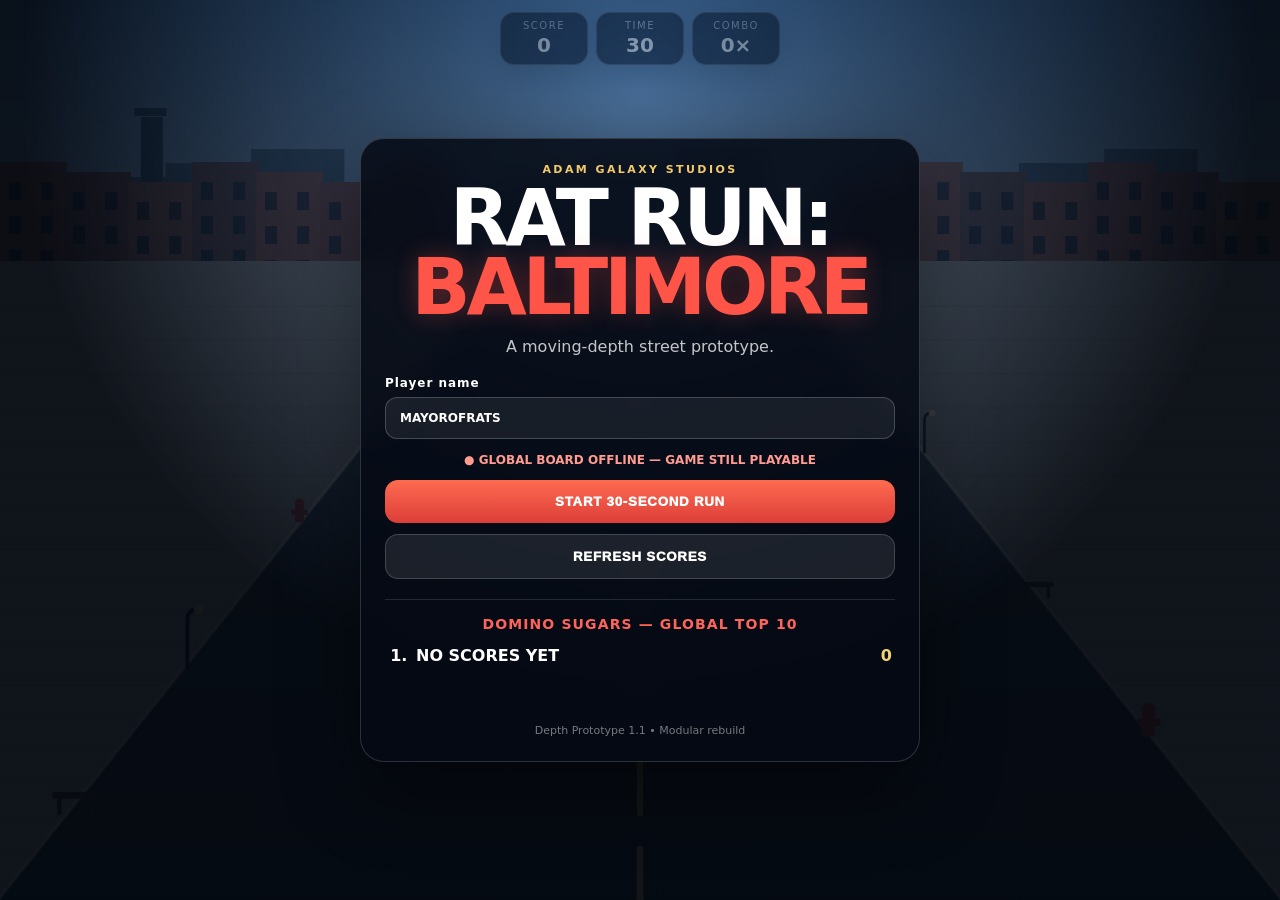
==== commit 884d7daa: "epth prot 1.1" ====
--- a/index.html
+++ b/index.html
@@ -4,7 +4,7 @@
   <meta charset="utf-8">
   <meta name="viewport" content="width=device-width,initial-scale=1,viewport-fit=cover">
   <meta name="theme-color" content="#101b2d">
-  <title>Rat Run: Baltimore — Depth Prototype</title>
+  <title>Rat Run: Baltimore — Depth Prototype 1.1</title>
   <link rel="manifest" href="./manifest.webmanifest">
   <link rel="stylesheet" href="./css/style.css">
 </head>
@@ -25,7 +25,7 @@
       <div class="panel">
         <p class="eyebrow">ADAM GALAXY STUDIOS</p>
         <h1>RAT RUN:<br><em>BALTIMORE</em></h1>
-        <p class="tagline">A clean depth-and-game-feel prototype.</p>
+        <p class="tagline">A moving-depth street prototype.</p>
 
         <label class="name-label">
           Player name
@@ -42,7 +42,7 @@
         </div>
 
         <p id="resultText" class="result"></p>
-        <p class="build">Depth Prototype • Modular rebuild</p>
+        <p class="build">Depth Prototype 1.1 • Modular rebuild</p>
       </div>
     </section>
   </main>
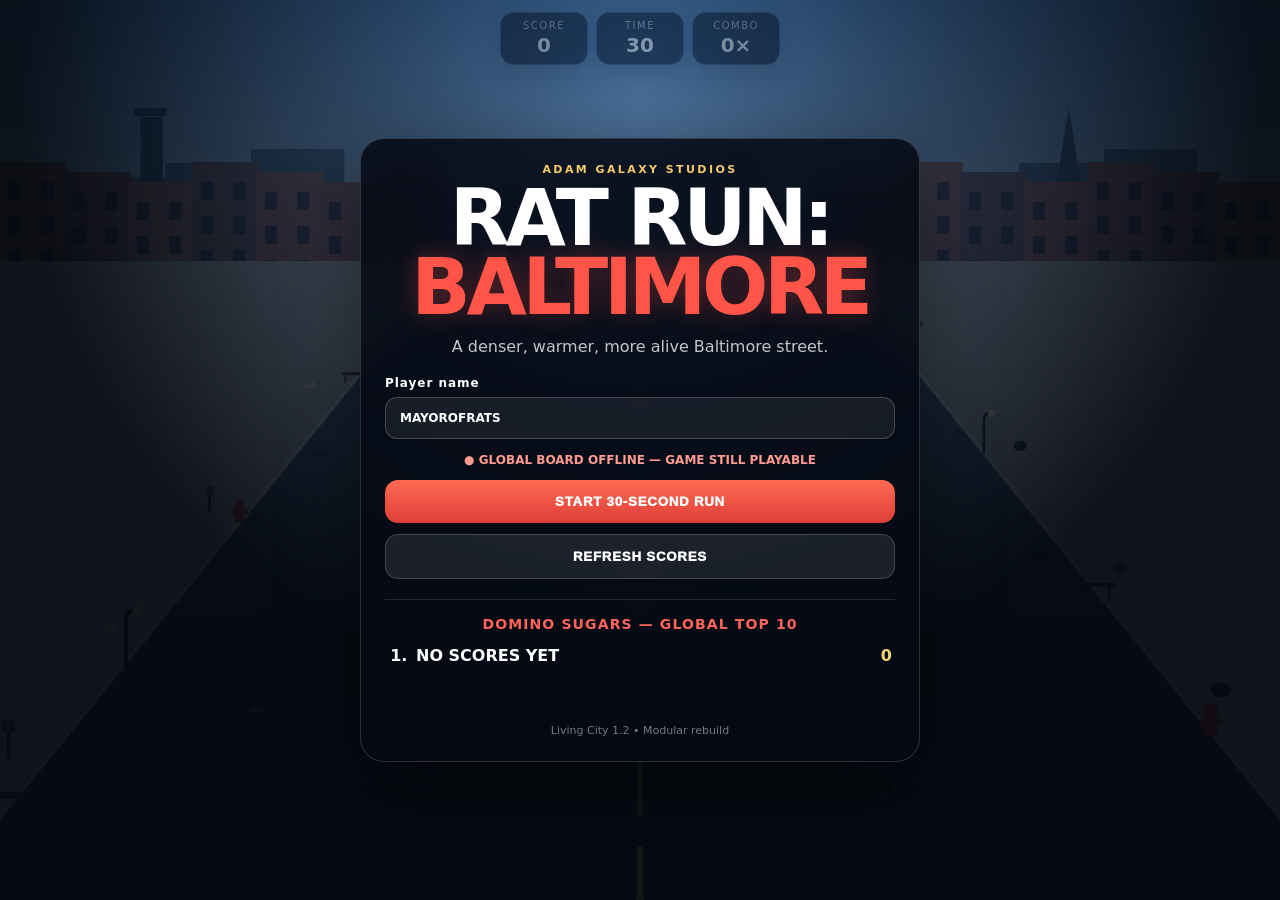
==== commit 81e01bad: "living city" ====
--- a/index.html
+++ b/index.html
@@ -4,7 +4,7 @@
   <meta charset="utf-8">
   <meta name="viewport" content="width=device-width,initial-scale=1,viewport-fit=cover">
   <meta name="theme-color" content="#101b2d">
-  <title>Rat Run: Baltimore — Depth Prototype 1.1</title>
+  <title>Rat Run: Baltimore — Living City 1.2</title>
   <link rel="manifest" href="./manifest.webmanifest">
   <link rel="stylesheet" href="./css/style.css">
 </head>
@@ -18,14 +18,14 @@
       <div class="hud-pill"><span>COMBO</span><strong id="combo">0×</strong></div>
     </section>
 
-    <div id="countdown"></div>
+    <div id="headline"></div><div id="countdown"></div>
     <div id="announcement"></div>
 
     <section id="overlay" class="show">
       <div class="panel">
         <p class="eyebrow">ADAM GALAXY STUDIOS</p>
         <h1>RAT RUN:<br><em>BALTIMORE</em></h1>
-        <p class="tagline">A moving-depth street prototype.</p>
+        <p class="tagline">A denser, warmer, more alive Baltimore street.</p>
 
         <label class="name-label">
           Player name
@@ -42,7 +42,7 @@
         </div>
 
         <p id="resultText" class="result"></p>
-        <p class="build">Depth Prototype 1.1 • Modular rebuild</p>
+        <p class="build">Living City 1.2 • Modular rebuild</p>
       </div>
     </section>
   </main>
--- a/css/style.css
+++ b/css/style.css
@@ -130,3 +130,30 @@
 li span { float: right; color: #f3d474; }
 .result { min-height: 20px; color: #ffe19a; font-weight: 900; }
 .build { margin: 18px 0 0; opacity: .45; font-size: 11px; }
+
+#headline {
+  position: fixed;
+  left: 50%;
+  top: 26%;
+  transform: translate(-50%,-50%) scale(.86);
+  z-index: 23;
+  width: min(86vw, 760px);
+  padding: 12px 18px;
+  border-radius: 14px;
+  background: rgba(7,12,21,.88);
+  border: 1px solid rgba(255,255,255,.18);
+  color: #fff1b5;
+  font-weight: 1000;
+  font-size: clamp(20px,4.5vw,46px);
+  letter-spacing: .025em;
+  text-align: center;
+  opacity: 0;
+  pointer-events: none;
+  text-shadow: 0 4px 12px #000;
+}
+#headline.show { animation: headlineFlash 1.55s ease-out; }
+@keyframes headlineFlash {
+  0% { opacity: 0; transform: translate(-50%,-36%) scale(.78); }
+  16%,72% { opacity: 1; transform: translate(-50%,-50%) scale(1); }
+  100% { opacity: 0; transform: translate(-50%,-67%) scale(.95); }
+}
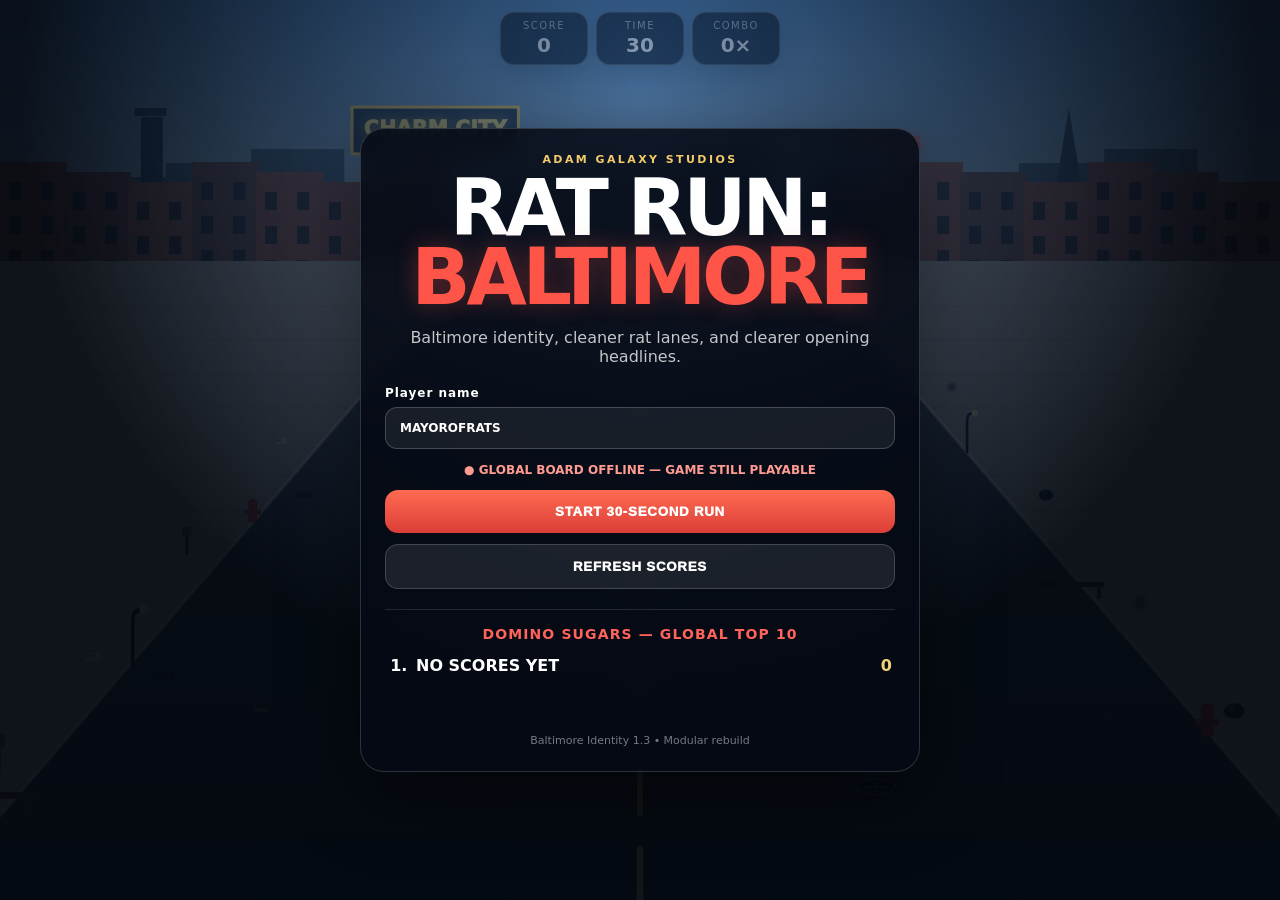
==== commit c1dcd172: "fdht" ====
--- a/index.html
+++ b/index.html
@@ -4,7 +4,7 @@
   <meta charset="utf-8">
   <meta name="viewport" content="width=device-width,initial-scale=1,viewport-fit=cover">
   <meta name="theme-color" content="#101b2d">
-  <title>Rat Run: Baltimore — Living City 1.2</title>
+  <title>Rat Run: Baltimore — Baltimore Identity 1.3</title>
   <link rel="manifest" href="./manifest.webmanifest">
   <link rel="stylesheet" href="./css/style.css">
 </head>
@@ -25,7 +25,7 @@
       <div class="panel">
         <p class="eyebrow">ADAM GALAXY STUDIOS</p>
         <h1>RAT RUN:<br><em>BALTIMORE</em></h1>
-        <p class="tagline">A denser, warmer, more alive Baltimore street.</p>
+        <p class="tagline">Baltimore identity, cleaner rat lanes, and clearer opening headlines.</p>
 
         <label class="name-label">
           Player name
@@ -42,7 +42,7 @@
         </div>
 
         <p id="resultText" class="result"></p>
-        <p class="build">Living City 1.2 • Modular rebuild</p>
+        <p class="build">Baltimore Identity 1.3 • Modular rebuild</p>
       </div>
     </section>
   </main>
--- a/css/style.css
+++ b/css/style.css
@@ -134,7 +134,7 @@
 #headline {
   position: fixed;
   left: 50%;
-  top: 26%;
+  top: 31%;
   transform: translate(-50%,-50%) scale(.86);
   z-index: 23;
   width: min(86vw, 760px);
@@ -157,3 +157,15 @@
   16%,72% { opacity: 1; transform: translate(-50%,-50%) scale(1); }
   100% { opacity: 0; transform: translate(-50%,-67%) scale(.95); }
 }
+
+#headline {
+  box-shadow: 0 16px 50px rgba(0,0,0,.42), 0 0 28px rgba(255,207,107,.15);
+}
+#headline::before {
+  content: "BREAKING NEWS";
+  display: block;
+  margin-bottom: 5px;
+  color: #ff6257;
+  font-size: 11px;
+  letter-spacing: .2em;
+}
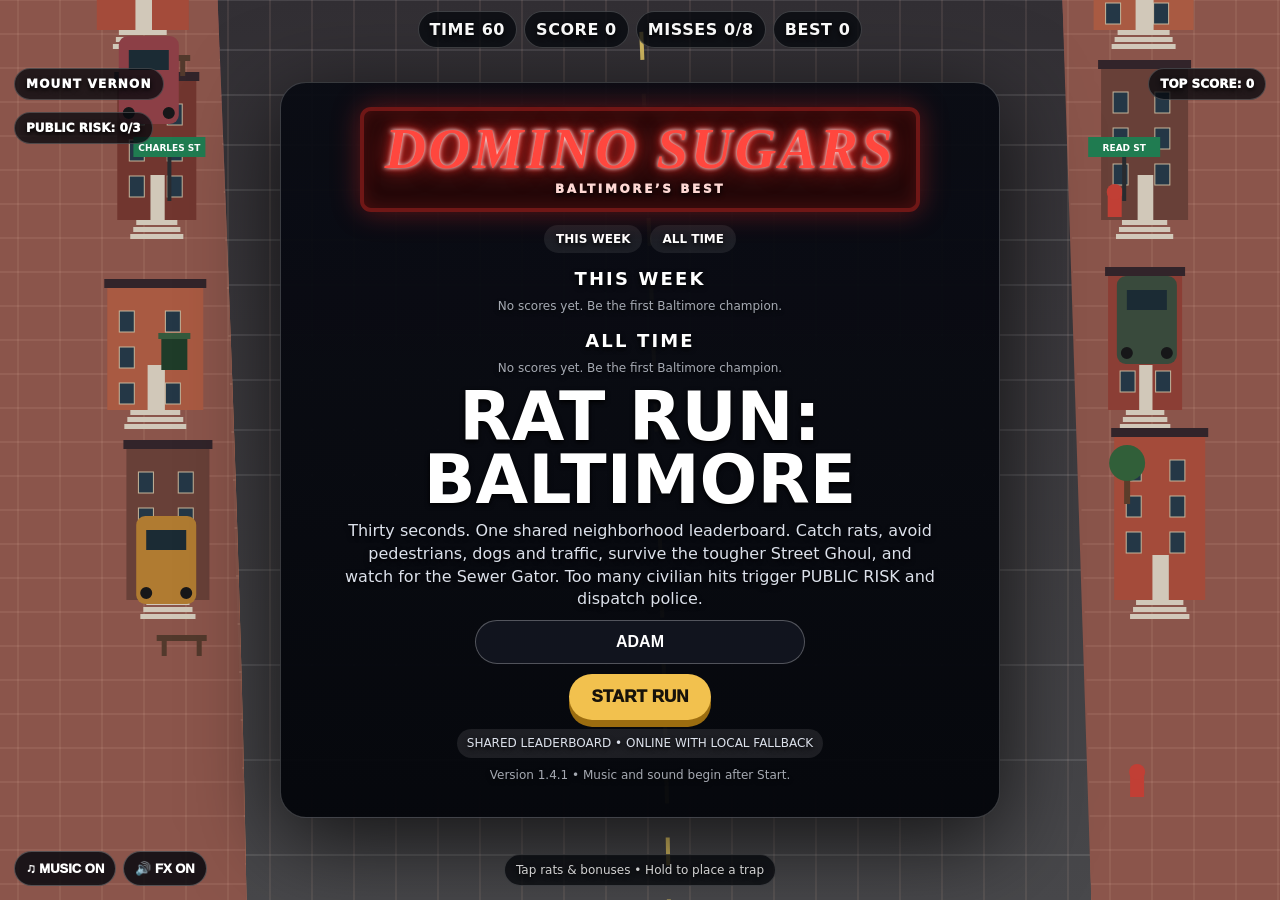
==== commit 8e0b11f4: "Add files via upload" ====
--- a/index.html
+++ b/index.html
@@ -1,52 +1,1013 @@
-<!doctype html>
-<html lang="en">
-<head>
-  <meta charset="utf-8">
-  <meta name="viewport" content="width=device-width,initial-scale=1,viewport-fit=cover">
-  <meta name="theme-color" content="#101b2d">
-  <title>Rat Run: Baltimore — Baltimore Identity 1.3</title>
-  <link rel="manifest" href="./manifest.webmanifest">
-  <link rel="stylesheet" href="./css/style.css">
-</head>
-<body>
-  <main id="app">
-    <canvas id="game" aria-label="Rat Run Baltimore game"></canvas>
-
-    <section id="hud" aria-live="polite">
-      <div class="hud-pill"><span>SCORE</span><strong id="score">0</strong></div>
-      <div class="hud-pill"><span>TIME</span><strong id="time">30</strong></div>
-      <div class="hud-pill"><span>COMBO</span><strong id="combo">0×</strong></div>
-    </section>
-
-    <div id="headline"></div><div id="countdown"></div>
-    <div id="announcement"></div>
-
-    <section id="overlay" class="show">
-      <div class="panel">
-        <p class="eyebrow">ADAM GALAXY STUDIOS</p>
-        <h1>RAT RUN:<br><em>BALTIMORE</em></h1>
-        <p class="tagline">Baltimore identity, cleaner rat lanes, and clearer opening headlines.</p>
-
-        <label class="name-label">
-          Player name
-          <input id="playerName" maxlength="12" autocomplete="nickname" value="MAYOROFRATS">
-        </label>
-
-        <div id="onlineStatus" class="status checking">Checking global leaderboard…</div>
-        <button id="startButton">START 30-SECOND RUN</button>
-        <button id="refreshButton" class="secondary">REFRESH SCORES</button>
-
-        <div class="leaderboard-wrap">
-          <h2>DOMINO SUGARS — GLOBAL TOP 10</h2>
-          <ol id="leaderboard"></ol>
-        </div>
-
-        <p id="resultText" class="result"></p>
-        <p class="build">Baltimore Identity 1.3 • Modular rebuild</p>
-      </div>
-    </section>
-  </main>
-
-  <script type="module" src="./js/main.js"></script>
-</body>
-</html>
+<!DOCTYPE html>
+<html lang="en">
+<head>
+<meta charset="UTF-8">
+<meta name="viewport" content="width=device-width,initial-scale=1,maximum-scale=1,user-scalable=no">
+<title>Rat Run: Baltimore 1.4.1 — Public Risk</title>
+<link rel="manifest" href="manifest.webmanifest">
+<meta name="theme-color" content="#15121d">
+<meta name="apple-mobile-web-app-capable" content="yes">
+<meta name="apple-mobile-web-app-status-bar-style" content="black-translucent">
+<meta name="apple-mobile-web-app-title" content="Rat Run">
+<link rel="apple-touch-icon" href="icons/icon-192.png">
+<style>
+:root{color-scheme:dark;--gold:#f2c14e;--red:#fa342d;--blue:#37a8ff}*{box-sizing:border-box}
+html,body{margin:0;width:100%;height:100%;overflow:hidden;background:#070910;font-family:Inter,system-ui,Arial,sans-serif}
+canvas{display:block;width:100vw;height:100vh;cursor:crosshair;touch-action:none;user-select:none;-webkit-user-select:none;-webkit-touch-callout:none}
+#hud{position:fixed;inset:0;pointer-events:none;color:#fff;text-shadow:0 2px 5px #000}
+.top{display:flex;justify-content:center;gap:7px;flex-wrap:wrap;padding:11px 8px;font-weight:900;letter-spacing:.035em}
+.pill{background:rgba(7,9,15,.78);border:1px solid rgba(255,255,255,.2);border-radius:999px;padding:8px 11px;backdrop-filter:blur(7px)}
+#effects{position:absolute;top:62px;left:50%;transform:translateX(-50%);display:flex;gap:8px}
+.effect{display:none;border-radius:999px;padding:7px 12px;font-size:13px;font-weight:1000;background:rgba(7,9,15,.87);border:2px solid #fff}
+#cheeseEffect{border-color:#ffd95b;color:#ffe986}#coffeeEffect{border-color:#c46cff;color:#f0caff}
+#neighborhood{position:absolute;left:14px;top:68px;font-weight:1000;text-transform:uppercase;letter-spacing:.1em;font-size:12px}
+#target{position:absolute;right:14px;top:68px;font-weight:1000;font-size:12px}
+#message{position:absolute;left:50%;top:50%;transform:translate(-50%,-50%);width:min(93vw,720px);max-height:92vh;overflow:auto;text-align:center;background:linear-gradient(180deg,rgba(10,12,20,.97),rgba(4,6,11,.97));border:1px solid rgba(255,255,255,.2);border-radius:26px;padding:24px;box-shadow:0 22px 90px rgba(0,0,0,.72);pointer-events:auto}
+#message h1{margin:0 0 8px;font-size:clamp(33px,7vw,68px);line-height:.92;text-transform:uppercase}
+#message h2{margin:15px 0 7px;font-size:18px;letter-spacing:.12em;text-transform:uppercase}
+#message p{margin:9px auto;max-width:590px;color:#dce1eb;line-height:1.42}
+button{margin-top:10px;padding:13px 23px;border:0;border-radius:999px;font-size:17px;font-weight:1000;cursor:pointer;background:var(--gold);color:#17120a;box-shadow:0 7px 0 #9c6d10}
+button:active{transform:translateY(4px);box-shadow:0 3px 0 #9c6d10}.tiny{font-size:12px;opacity:.74}
+#mode{position:absolute;left:50%;bottom:14px;transform:translateX(-50%);font-size:12px;white-space:nowrap}
+#combo{position:absolute;left:50%;top:23%;transform:translateX(-50%);font-size:clamp(30px,6vw,62px);font-weight:1000;opacity:0;transition:opacity .15s}
+#announcement{position:absolute;left:50%;top:35%;transform:translate(-50%,-50%) scale(.8);font-size:clamp(28px,7vw,72px);font-weight:1000;text-align:center;opacity:0;transition:.18s;line-height:.95}
+#installBtn{display:none;position:absolute;right:14px;bottom:14px;pointer-events:auto;margin:0;padding:10px 15px;font-size:13px}
+#audioControls{position:absolute;left:14px;bottom:14px;display:flex;gap:7px;pointer-events:auto}
+.audioBtn{margin:0;padding:9px 11px;font-size:13px;box-shadow:none;border:1px solid rgba(255,255,255,.25);background:rgba(7,9,15,.84);color:#fff}
+#policeAlert{position:absolute;inset:0;opacity:0;pointer-events:none;transition:opacity .25s;mix-blend-mode:screen;background:linear-gradient(90deg,rgba(255,0,0,.28),transparent 38%,transparent 62%,rgba(0,110,255,.3));animation:policeFlash .42s steps(1) infinite}
+#policeAlert.active{opacity:1}
+@keyframes policeFlash{0%,49%{filter:hue-rotate(0deg);transform:scaleX(1)}50%,100%{filter:hue-rotate(175deg);transform:scaleX(-1)}}
+.domino{position:relative;margin:0 auto 13px;width:min(100%,560px);padding:13px 14px 12px;border:4px solid #6f1716;border-radius:11px;background:#230809;box-shadow:0 0 28px rgba(255,41,34,.35),inset 0 0 18px rgba(255,44,40,.18)}
+.domino-title{font-family:Georgia,serif;font-style:italic;font-weight:900;letter-spacing:.05em;font-size:clamp(28px,7vw,57px);line-height:.88;color:#ff473e;text-shadow:0 0 4px #fff,0 0 10px #ff2d27,0 0 24px #ff2d27}
+.domino-sub{margin-top:8px;font-size:12px;letter-spacing:.22em;font-weight:1000;color:#ffd8d4}
+.scoreboard{max-width:455px;margin:12px auto;text-align:left;border-top:1px solid rgba(255,255,255,.18)}
+.score-row{display:grid;grid-template-columns:35px 1fr auto;gap:9px;padding:7px 5px;border-bottom:1px solid rgba(255,255,255,.11)}
+.score-row.you{background:rgba(242,193,78,.18);border-radius:8px;color:#ffe18a}
+.nameInput{width:min(100%,330px);padding:12px 14px;border-radius:999px;border:1px solid rgba(255,255,255,.28);background:#11141e;color:#fff;font-size:16px;font-weight:800;text-transform:uppercase;text-align:center}
+.statusChip{display:inline-block;padding:6px 10px;border-radius:999px;background:rgba(255,255,255,.09);font-size:12px}
+#milestone{position:absolute;right:14px;top:112px;text-align:right;font-size:12px;font-weight:900;color:#ffe188}
+@media(max-width:520px){#target{top:110px}#neighborhood{top:110px}#effects{top:65px}.top{padding-right:6px;padding-left:6px}.pill{padding:7px 9px;font-size:12px}#milestone{top:148px}}
+
+#ghoulWarning{position:absolute;left:50%;top:27%;transform:translateX(-50%);font-size:clamp(20px,5vw,44px);font-weight:1000;color:#ff665d;opacity:0;text-align:center;text-shadow:0 0 18px #000,0 0 18px #ff2d27;transition:opacity .15s}
+#ghoulWarning.active{opacity:1;animation:ghoulPulse .45s steps(2) infinite}
+@keyframes ghoulPulse{50%{transform:translateX(-50%) scale(1.08)}}
+
+#finalCountdown{
+ position:absolute;left:50%;top:50%;transform:translate(-50%,-50%) scale(.6);
+ z-index:50;pointer-events:none;opacity:0;font-size:clamp(110px,28vw,280px);
+ font-weight:1000;line-height:1;color:#fff;
+ text-shadow:0 0 12px #000,0 0 34px #ff3c35,0 0 70px #ff3c35;
+ transition:opacity .12s,transform .12s
+}
+#finalCountdown.show{opacity:1;transform:translate(-50%,-50%) scale(1)}
+#finalCountdown.danger{color:#ffe266;text-shadow:0 0 12px #000,0 0 35px #ff2f27,0 0 75px #ff2f27}
+
+#personalBestFlash{
+ position:absolute;left:50%;top:42%;transform:translate(-50%,-50%) scale(.8);
+ z-index:55;pointer-events:none;opacity:0;text-align:center;
+ font-size:clamp(30px,8vw,76px);font-weight:1000;color:#ffe36e;
+ text-shadow:0 0 10px #000,0 0 30px #ff9f1c;transition:.2s
+}
+#personalBestFlash.show{opacity:1;transform:translate(-50%,-50%) scale(1)}
+#comboBarWrap{
+ position:absolute;left:50%;top:105px;transform:translateX(-50%);
+ width:min(48vw,300px);height:10px;border-radius:999px;overflow:hidden;
+ background:rgba(5,7,12,.64);border:1px solid rgba(255,255,255,.2)
+}
+#comboBar{height:100%;width:0;background:linear-gradient(90deg,#f2c14e,#ff633f);transition:width .12s}
+
+#riskMeter{position:absolute;left:14px;top:112px;font-size:12px;font-weight:1000}
+#riskMeter.danger{color:#ff756d;border-color:#ff5148}
+#rewardBanner{position:absolute;left:50%;top:30%;transform:translate(-50%,-50%) scale(.8);opacity:0;
+ z-index:60;pointer-events:none;text-align:center;font-size:clamp(28px,7vw,70px);font-weight:1000;
+ color:#ffe36e;text-shadow:0 0 12px #000,0 0 32px #ff9f1c;transition:.18s}
+#rewardBanner.show{opacity:1;transform:translate(-50%,-50%) scale(1)}
+.weekTabs{display:flex;justify-content:center;gap:8px;margin:10px 0}
+.weekTab{padding:7px 12px;border-radius:999px;background:rgba(255,255,255,.08);font-size:12px;font-weight:900}
+</style>
+</head>
+<body>
+<canvas id="game"></canvas>
+<div id="hud">
+ <div id="policeAlert"></div>
+ <div class="top">
+  <div class="pill">TIME <span id="time">60</span></div>
+  <div class="pill">SCORE <span id="score">0</span></div>
+  <div class="pill">MISSES <span id="misses">0</span>/8</div>
+  <div class="pill">BEST <span id="bestScore">0</span></div>
+ </div>
+ <div id="effects"><div id="cheeseEffect" class="effect">🧀 RAT FREEZE <span></span></div><div id="coffeeEffect" class="effect">☕ ×2 RUSH <span></span></div></div>
+ <div id="neighborhood" class="pill">MOUNT VERNON</div>
+ <div id="target" class="pill">TOP SCORE: <span id="topScore">0</span></div>
+ <div id="milestone"></div><div id="riskMeter" class="pill">PUBLIC RISK: 0/3</div><div id="rewardBanner"></div>
+ <div id="combo"></div><div id="announcement"></div><div id="ghoulWarning"></div><div id="finalCountdown"></div><div id="personalBestFlash"></div><div id="comboBarWrap"><div id="comboBar"></div></div>
+ <div id="mode" class="pill">Tap rats & bonuses • Hold to place a trap</div>
+ <div id="audioControls"><button id="musicBtn" class="audioBtn">♫ MUSIC ON</button><button id="soundBtn" class="audioBtn">🔊 FX ON</button></div>
+ <button id="installBtn">INSTALL APP</button>
+ <div id="message"><h1>Rat Run:<br>Baltimore</h1><p>Loading the shared leaderboard…</p></div>
+</div>
+<script src="./leaderboard-config.js"></script>
+<script>
+(()=>{
+const canvas=document.getElementById('game'),ctx=canvas.getContext('2d');
+const scoreEl=document.getElementById('score'),timeEl=document.getElementById('time'),missesEl=document.getElementById('misses');
+const message=document.getElementById('message'),comboEl=document.getElementById('combo');
+const announcement=document.getElementById('announcement'),neighborhoodEl=document.getElementById('neighborhood');
+const cheeseEffect=document.getElementById('cheeseEffect'),coffeeEffect=document.getElementById('coffeeEffect');
+const bestScoreEl=document.getElementById('bestScore'),topScoreEl=document.getElementById('topScore'),targetEl=document.getElementById('target');
+const policeAlert=document.getElementById('policeAlert'),milestoneEl=document.getElementById('milestone'),ghoulWarning=document.getElementById('ghoulWarning'),finalCountdown=document.getElementById('finalCountdown'),personalBestFlash=document.getElementById('personalBestFlash'),comboBar=document.getElementById('comboBar'),riskMeter=document.getElementById('riskMeter'),rewardBanner=document.getElementById('rewardBanner');
+const musicBtn=document.getElementById('musicBtn'),soundBtn=document.getElementById('soundBtn');
+const adamImg=new Image(),cheeseImg=new Image(),coffeeImg=new Image();
+adamImg.src='./assets/adam-runner.png';cheeseImg.src='./assets/giant-cheese.svg';coffeeImg.src='./assets/coffee.svg';
+
+let W=0,H=0,dpr=1,running=false,last=0,worldY=0,score=0,misses=0,elapsed=0,spawnTimer=0;
+let rats=[],traps=[],particles=[],obstacles=[],decorations=[],adams=[],powerups=[],buildings=[],vehicles=[],pedestrians=[],pigeons=[];
+let pointer={x:0,y:0,down:false,downAt:0,moved:false};
+let difficulty=1,combo=0,comboTimer=0,timeLeft=30,adamTimer=8,powerTimer=6;
+let freezeTimer=0,coffeeTimer=0,announcementTimer=0,currentNeighborhood='MOUNT VERNON',vehicleTimer=2,pedTimer=3,pigeonTimer=4;
+let leaderboard=[],leaderScore=0,playerName='ADAM',recordAlerted=false,nearAlerted=false,milestonesHit=new Set(),sessionId='';
+let audioCtx=null,musicOn=true,soundOn=true,musicTimer=null,musicStep=0;
+let ghouls=[],ghoulTimer=10,lastCountdownNumber=null,floaters=[],screenShake=0,personalBestAnnounced=false,publicRisk=0,policeUnits=[],policeTimer=999,dogs=[],dogTimer=4,gators=[],gatorTimer=12,gatorAids=[],tripleTimer=0;
+const rand=(a,b)=>a+Math.random()*(b-a),clamp=(v,a,b)=>Math.max(a,Math.min(b,v));
+const SUPABASE_URL='https://vaavrtkobsfqcessccfh.supabase.co';
+const SUPABASE_KEY='sb_publishable_NizQeRBjoMpbgMTb5aM9NQ_UN8nZp0f';
+const cleanName=n=>(n||'PLAYER').replace(/[^A-Z0-9 _-]/gi,'').trim().slice(0,12).toUpperCase()||'PLAYER';
+let weeklyLeaderboard=[];
+function localScores(){try{return JSON.parse(localStorage.getItem('ratRunScoresV14')||'[]')}catch(e){return[]}}
+function storeLocal(scores){localStorage.setItem('ratRunScoresV14',JSON.stringify(scores.slice(0,25)))}
+function normalizedScores(scores){
+ return (Array.isArray(scores)?scores:[]).filter(s=>s&&Number.isFinite(Number(s.score)))
+ .map(s=>({name:cleanName(s.name||s.player_name),score:Math.max(0,Math.floor(Number(s.score))),date:s.date||s.created_at||''}))
+ .sort((a,b)=>b.score-a.score).slice(0,25)
+}
+function weekStartISO(){
+ const d=new Date(),day=d.getUTCDay(),diff=(day+6)%7;
+ d.setUTCDate(d.getUTCDate()-diff);d.setUTCHours(0,0,0,0);return d.toISOString()
+}
+async function supabaseGet(query){
+ const r=await fetch(`${SUPABASE_URL}/rest/v1/rat_run_scores?${query}`,{
+  headers:{apikey:SUPABASE_KEY,Authorization:`Bearer ${SUPABASE_KEY}`,Accept:'application/json'}
+ });
+ if(!r.ok)throw new Error(await r.text());return r.json()
+}
+async function loadLeaderboard(){
+ let all=[],weekly=[];
+ const timeout=new Promise((_,reject)=>setTimeout(()=>reject(new Error('Leaderboard timeout')),3500));
+ try{
+  all=normalizedScores(await Promise.race([
+   supabaseGet('select=player_name,score,created_at&order=score.desc&limit=25'),
+   timeout
+  ]));
+  weekly=normalizedScores(await Promise.race([
+   supabaseGet(`select=player_name,score,created_at&created_at=gte.${encodeURIComponent(weekStartISO())}&order=score.desc&limit=25`),
+   new Promise((_,reject)=>setTimeout(()=>reject(new Error('Weekly leaderboard timeout')),3500))
+  ]));
+ }catch(e){
+  console.warn('Global leaderboard unavailable:',e);
+  all=normalizedScores(localScores());weekly=all;
+ }
+ leaderboard=all;weeklyLeaderboard=weekly;leaderScore=all[0]?.score||0;
+ topScoreEl.textContent=leaderScore;bestScoreEl.textContent=leaderScore;
+ return all
+}
+async function submitScore(name,value){
+ const entry={player_name:cleanName(name),score:Math.max(0,Math.floor(value)),session_id:sessionId};
+ let scores=normalizedScores([...localScores(),{name:entry.player_name,score:entry.score,date:new Date().toISOString()}]);storeLocal(scores);
+ try{
+  const r=await fetch(`${SUPABASE_URL}/rest/v1/rat_run_scores`,{
+   method:'POST',
+   headers:{apikey:SUPABASE_KEY,Authorization:`Bearer ${SUPABASE_KEY}`,'Content-Type':'application/json',Prefer:'return=minimal'},
+   body:JSON.stringify(entry)
+  });
+  if(!r.ok)throw new Error(await r.text());
+  await loadLeaderboard();scores=leaderboard;
+ }catch(e){console.warn('Score submission failed:',e)}
+ return scores
+}
+function scoreTable(scores,highlight=''){
+ if(!scores.length)return'<p class="tiny">No scores yet. Be the first Baltimore champion.</p>';
+ return `<div class="scoreboard">${scores.slice(0,10).map((s,i)=>`<div class="score-row ${highlight&&s.name===highlight?'you':''}"><strong>${i+1}</strong><span>${s.name}</span><strong>${s.score.toLocaleString()}</strong></div>`).join('')}</div>`;
+}
+function dominoBoard(scores,subtitle='BALTIMORE’S BEST',highlight=''){
+ const weekly=weeklyLeaderboard.length?weeklyLeaderboard:scores;
+ return `<div class="domino"><div class="domino-title">DOMINO SUGARS</div><div class="domino-sub">${subtitle}</div></div>
+ <div class="weekTabs"><span class="weekTab">THIS WEEK</span><span class="weekTab">ALL TIME</span></div>
+ <h2>THIS WEEK</h2>${scoreTable(weekly,highlight)}
+ <h2>ALL TIME</h2>${scoreTable(scores,highlight)}`;
+}
+function initAudio(){
+ if(!audioCtx)audioCtx=new (window.AudioContext||window.webkitAudioContext)();
+ if(audioCtx.state==='suspended')audioCtx.resume();
+}
+function tone(freq=440,dur=.08,type='square',gain=.045,delay=0){
+ if(!soundOn&&!['music'].includes(type))return;
+ initAudio();const o=audioCtx.createOscillator(),g=audioCtx.createGain(),t=audioCtx.currentTime+delay;
+ o.type=type==='music'?'triangle':type;o.frequency.setValueAtTime(freq,t);g.gain.setValueAtTime(gain,t);g.gain.exponentialRampToValueAtTime(.0001,t+dur);
+ o.connect(g);g.connect(audioCtx.destination);o.start(t);o.stop(t+dur);
+}
+function sfx(kind){
+ if(!soundOn)return;
+ const map={
+  rat:[[760,.05,'square'],[510,.07,'square']],
+  miss:[[150,.13,'sawtooth']],
+  cheese:[[392,.08,'triangle'],[523,.1,'triangle'],[659,.14,'triangle']],
+  coffee:[[260,.07,'square'],[390,.07,'square'],[520,.12,'square']],
+  adam:[[330,.08,'triangle'],[494,.08,'triangle'],[659,.08,'triangle'],[988,.18,'triangle']],
+  horn:[[210,.16,'sawtooth'],[180,.14,'sawtooth']],
+  pigeon:[[900,.035,'triangle'],[750,.04,'triangle']],
+  milestone:[[520,.07,'square'],[660,.07,'square']],
+  record:[[523,.1,'triangle'],[659,.1,'triangle'],[784,.1,'triangle'],[1047,.28,'triangle']],
+  ghoul:[[120,.12,'sawtooth'],[95,.18,'square'],[70,.2,'sawtooth']],
+  siren:[[660,.12,'square'],[420,.12,'square'],[660,.12,'square'],[420,.12,'square']],
+  drink:[[280,.06,'triangle'],[220,.06,'triangle'],[180,.08,'triangle'],[330,.12,'triangle']],
+  gator:[[95,.16,'sawtooth'],[75,.2,'square']]
+ };
+ (map[kind]||[]).forEach((a,i)=>tone(a[0],a[1],a[2],.045,i*.06));
+}
+function startMusic(){
+ initAudio();stopMusic();musicStep=0;
+ const notes=[130.81,164.81,196,220,196,164.81,146.83,174.61];
+ musicTimer=setInterval(()=>{if(!musicOn||!running)return;const n=notes[musicStep++%notes.length];tone(n,.22,'music',.022);if(musicStep%2===0)tone(n*2,.09,'music',.012,.04)},260);
+}
+function stopMusic(){if(musicTimer){clearInterval(musicTimer);musicTimer=null}}
+musicBtn.addEventListener('click',()=>{musicOn=!musicOn;musicBtn.textContent=musicOn?'♫ MUSIC ON':'♫ MUSIC OFF';if(musicOn&&running)startMusic();else stopMusic()});
+soundBtn.addEventListener('click',()=>{soundOn=!soundOn;soundBtn.textContent=soundOn?'🔊 FX ON':'🔇 FX OFF'});
+function showOpening(){
+ if(!Array.isArray(leaderboard))leaderboard=[];
+ if(!Array.isArray(weeklyLeaderboard))weeklyLeaderboard=[];
+ message.innerHTML=`${dominoBoard(leaderboard)}<h1>Rat Run:<br>Baltimore</h1><p>Thirty seconds. One shared neighborhood leaderboard. Catch rats, avoid pedestrians, dogs and traffic, survive the tougher Street Ghoul, and watch for the Sewer Gator. Too many civilian hits trigger PUBLIC RISK and dispatch police.</p><input id="playerName" class="nameInput" maxlength="12" value="${playerName}" aria-label="Player name"><br><button id="start">START RUN</button><p><span class="statusChip">SHARED LEADERBOARD • ONLINE WITH LOCAL FALLBACK</span></p><p class="tiny">Version 1.4.1 • Music and sound begin after Start.</p>`;
+ message.style.display='block';
+ const inp=document.getElementById('playerName');inp.addEventListener('input',()=>playerName=cleanName(inp.value));
+ document.getElementById('start').addEventListener('click',()=>{playerName=cleanName(inp.value);start()});
+}
+
+
+function resize(){dpr=Math.min(devicePixelRatio||1,2);W=innerWidth;H=innerHeight;canvas.width=W*dpr;canvas.height=H*dpr;canvas.style.width=W+'px';canvas.style.height=H+'px';ctx.setTransform(dpr,0,0,dpr,0,0)}
+addEventListener('resize',resize);resize();
+
+function roadBounds(y){const sway=Math.sin((worldY+y)*.00125)*W*.025;return{left:W*.17+sway,right:W*.83+sway}}
+function neighborhoodForTime(t){return t<20?'MOUNT VERNON':t<40?'FELLS POINT':'INNER HARBOR'}
+function announce(text,color='#fff'){announcement.textContent=text;announcement.style.color=color;announcement.style.opacity=1;announcement.style.transform='translate(-50%,-50%) scale(1)';announcementTimer=1.2}
+
+function reset(){
+ rats=[];traps=[];particles=[];obstacles=[];decorations=[];adams=[];powerups=[];buildings=[];vehicles=[];pedestrians=[];pigeons=[];dogs=[];policeUnits=[];gators=[];gatorAids=[];
+ score=0;misses=0;elapsed=0;worldY=0;spawnTimer=.55;difficulty=1;combo=0;comboTimer=0;timeLeft=30;adamTimer=rand(7,11);powerTimer=rand(5,8);
+ freezeTimer=0;coffeeTimer=0;announcementTimer=0;currentNeighborhood='MOUNT VERNON';vehicleTimer=2;pedTimer=3;pigeonTimer=4;
+ recordAlerted=false;nearAlerted=false;milestonesHit=new Set();publicRisk=0;policeTimer=999;dogTimer=3;gatorTimer=8+Math.random()*8;tripleTimer=0;riskMeter.textContent='PUBLIC RISK: 0/3';riskMeter.classList.remove('danger');ghouls=[];ghoulTimer=2.5+Math.random()*2;lastCountdownNumber=null;floaters=[];screenShake=0;personalBestAnnounced=false;comboBar.style.width='0%';personalBestFlash.classList.remove('show');ghoulWarning.classList.remove('active');finalCountdown.classList.remove('show','danger');finalCountdown.textContent='';sessionId=(crypto.randomUUID?crypto.randomUUID():Date.now()+'-'+Math.random());policeAlert.classList.remove('active');milestoneEl.textContent='';
+ scoreEl.textContent='0';missesEl.textContent='0';timeEl.textContent='30';neighborhoodEl.textContent=currentNeighborhood;
+ cheeseEffect.style.display='none';coffeeEffect.style.display='none';
+ for(let i=0;i<18;i++)addDecoration(-i*100);
+ for(let i=0;i<7;i++)addObstacle(-i*230-300);
+ for(let i=0;i<12;i++)addBuilding(-i*145);
+}
+function start(){initAudio();reset();running=true;message.style.display='none';last=performance.now();startMusic();requestAnimationFrame(loop)}
+
+function addBuilding(y=-120){
+ const palette=['#8e3f32','#a84f3c','#71372f','#b05b42','#62362f','#965039'];
+ buildings.push({y,side:Math.random()<.5?-1:1,w:rand(78,128),h:rand(135,220),color:palette[Math.floor(rand(0,palette.length))],roof:Math.random()<.35,shop:Math.random()<.24,windows:Math.floor(rand(2,4)),sign:Math.random()<.18});
+}
+function addDecoration(y=-80){
+ const types=['trash','stoop','hydrant','lamp','mural','busstop','streetSign'];
+ decorations.push({y,side:Math.random()<.5?-1:1,type:types[Math.floor(rand(0,types.length))],offset:rand(18,72),size:rand(.78,1.23),variant:Math.floor(rand(0,4))});
+}
+function addObstacle(y=-120){
+ const b=roadBounds(y);obstacles.push({x:rand(b.left+55,b.right-55),y,r:rand(24,40),type:Math.random()<.46?'cone':Math.random()<.73?'pothole':'cart'});
+}
+function spawnRat(){
+ const y=rand(40,H*.38),b=roadBounds(y),fromLeft=Math.random()<.5,r=rand(14,20);
+ rats.push({x:fromLeft?b.left+r+8:b.right-r-8,y,vx:0,vy:rand(25,55),r,wobble:rand(0,6.28),alive:true,tail:rand(15,25),targetX:fromLeft?b.right-r-8:b.left+r+8,fromLeft,turnRate:rand(2.2,4.2),speed:rand(185,280)+difficulty*12,curve:rand(-75,75),age:0});
+}
+function spawnAdam(){
+ const y=rand(H*.19,H*.43),b=roadBounds(y),fromLeft=Math.random()<.5;
+ adams.push({x:fromLeft?b.left-65:b.right+65,y,fromLeft,vx:(fromLeft?1:-1)*rand(235,310),vy:rand(18,48),age:0,w:105,h:145,alive:true,bob:rand(0,6.28)});
+}
+function spawnPowerup(){
+ const type=Math.random()<.52?'cheese':'coffee',y=rand(H*.16,H*.36),b=roadBounds(y);
+ powerups.push({type,x:rand(b.left+70,b.right-70),y,r:38,life:8,age:0,spin:rand(-.45,.45)});
+ announce(type==='cheese'?'GIANT CHEESE!':'COFFEE DROP!',type==='cheese'?'#ffe15a':'#e5a4ff');
+}
+
+
+function rewardRoll(source){
+ const roll=Math.random();
+ let tier,points;
+ if(source==='coffee'){
+  if(roll<.68){tier='LOW';points=[40,60,75][Math.floor(rand(0,3))]}
+  else if(roll<.93){tier='MEDIUM';points=[120,160,200][Math.floor(rand(0,3))]}
+  else{tier='HIGH';points=[350,500][Math.floor(rand(0,2))]}
+ }else{
+  if(roll<.45){tier='LOW';points=[150,225,300][Math.floor(rand(0,3))]}
+  else if(roll<.88){tier='MEDIUM';points=[400,500,650][Math.floor(rand(0,3))]}
+  else{tier='HIGH';points=[900,1200][Math.floor(rand(0,2))]}
+ }
+ return {tier,points}
+}
+function showReward(source,reward){
+ rewardBanner.textContent=`${source==='coffee'?'COFFEE':'GATOR-AID'} ${reward.tier}! +${reward.points}`;
+ rewardBanner.classList.add('show');
+ setTimeout(()=>rewardBanner.classList.remove('show'),1500);
+ addFloater(W*.5,H*.38,`+${reward.points}`,reward.tier==='HIGH'?'#ffe36e':'#ffffff',reward.tier==='HIGH'?36:26);
+ if(reward.tier==='HIGH'){screenShake=14;sfx('record')}else sfx('milestone');
+}
+function drinkBonus(source){
+ sfx('drink');
+ const reward=rewardRoll(source);
+ score+=reward.points;
+ if(source==='coffee'){coffeeTimer=Math.max(coffeeTimer,5)}
+ else{tripleTimer=Math.max(tripleTimer,5)}
+ showReward(source,reward);updateHUD();
+}
+function civilianStrike(kind,x,y){
+ const penalty=kind==='dog'?30:kind==='pedestrian'?25:15;
+ score=Math.max(0,score-penalty);publicRisk++;
+ riskMeter.textContent=`PUBLIC RISK: ${Math.min(publicRisk,3)}/3`;
+ riskMeter.classList.toggle('danger',publicRisk>=2);
+ addFloater(x,y-30,`-${penalty} ${kind.toUpperCase()}`,'#ff766d',21);
+ announce(kind==='dog'?'WATCH THE DOG!':kind==='pedestrian'?'CIVILIAN HIT!':'TRAFFIC HIT!','#ff766d');
+ sfx('miss');updateHUD();
+ if(publicRisk>=3&&policeUnits.length===0)dispatchPolice('PUBLIC RISK');
+}
+function flashPolice(text='POLICE DISPATCHED!'){
+ policeAlert.classList.add('active');announce(text,'#8fd0ff');sfx('siren');
+ setTimeout(()=>policeAlert.classList.remove('active'),1100);
+}
+function dispatchPolice(reason){
+ policeUnits.push({x:W+55,y:clamp(H*.63,120,H-85),vx:-105,hp:8,r:36,drain:1.2,reason});
+ flashPolice(reason==='PUBLIC RISK'?'PUBLIC RISK — POLICE DISPATCHED!':'CHAMPION ALERT!');
+}
+function spawnDog(){
+ const y=rand(H*.18,H*.42),b=roadBounds(y),fromLeft=Math.random()<.5;
+ dogs.push({x:fromLeft?b.left-35:b.right+35,y,vx:(fromLeft?1:-1)*rand(65,100),phase:rand(0,6.28),alive:true});
+}
+function spawnGator(){
+ const y=clamp(H*.62,150,H-90);
+ gators.push({x:W*.5,y,hp:6,r:46,age:0,bite:1.2});
+ announce('SEWER GATOR! TAP 6×','#9dff8a');sfx('gator');screenShake=12;
+}
+function spawnGatorAid(x,y){gatorAids.push({x,y,r:35,life:6,age:0})}
+function hitSpecialActors(x,y){
+ for(let i=policeUnits.length-1;i>=0;i--){
+  const p=policeUnits[i];if(Math.hypot(x-p.x,y-p.y)<58){
+   p.hp--;score+=8;addFloater(p.x,p.y-45,'+8 POLICE HIT','#8fd0ff',19);
+   if(p.hp<=0){score+=175;addFloater(p.x,p.y-65,'+175 CLEARED','#8fd0ff',25);policeUnits.splice(i,1);publicRisk=0;riskMeter.textContent='PUBLIC RISK: 0/3';riskMeter.classList.remove('danger')}
+   updateHUD();return true
+  }
+ }
+ for(let i=gators.length-1;i>=0;i--){
+  const g=gators[i];if(Math.hypot(x-g.x,y-g.y)<68){
+   g.hp--;score+=12;addFloater(g.x,g.y-50,'+12 GATOR HIT','#b9ff93',19);
+   if(g.hp<=0){score+=250;spawnGatorAid(g.x,g.y);gators.splice(i,1);announce('GATOR DEFEATED — GRAB GATOR-AID!','#b9ff93')}
+   updateHUD();return true
+  }
+ }
+ for(let i=gatorAids.length-1;i>=0;i--){
+  const a=gatorAids[i];if(Math.hypot(x-a.x,y-a.y)<55){gatorAids.splice(i,1);drinkBonus('gator');return true}
+ }
+ for(let i=dogs.length-1;i>=0;i--){
+  const d=dogs[i];if(Math.hypot(x-d.x,y-d.y)<34){civilianStrike('dog',d.x,d.y);dogs.splice(i,1);return true}
+ }
+ return false
+}
+
+function spawnVehicle(){
+ const type=Math.random()<.22?'bus':Math.random()<.48?'taxi':'car';
+ const lane=Math.random()<.5?-1:1, y=-150;
+ const b=roadBounds(H*.25), cx=(b.left+b.right)/2;
+ const x=cx+lane*(type==='bus'?W*.13:W*.17);
+ vehicles.push({
+  type,x,y,w:type==='bus'?82:58,h:type==='bus'?145:96,
+  vy:rand(185,245)+(coffeeTimer>0?35:0),lane,
+  color:type==='taxi'?'#f0c73d':['#476a87','#8b3d45','#3e7659','#6b576f'][Math.floor(rand(0,4))],
+  horn:rand(1.2,4),alive:true
+ });
+}
+function spawnPedestrian(){
+ const y=rand(H*.12,H*.36),b=roadBounds(y),side=Math.random()<.5?-1:1;
+ pedestrians.push({
+  x:side<0?b.left-rand(28,68):b.right+rand(28,68),y,side,
+  vy:rand(35,70),phase:rand(0,6.28),shirt:['#e66b55','#54a7d8','#f1cb4e','#8359a8','#e8e8e8'][Math.floor(rand(0,5))],
+  alive:true
+ });
+}
+function spawnPigeons(){
+ const y=rand(H*.16,H*.42),b=roadBounds(y),side=Math.random()<.5?-1:1,baseX=side<0?b.left-rand(8,52):b.right+rand(8,52);
+ for(let i=0;i<Math.floor(rand(3,7));i++){
+  pigeons.push({x:baseX+rand(-28,28),y:y+rand(-18,18),vx:0,vy:rand(18,40),phase:rand(0,6.28),flying:false,alive:true});
+ }
+}
+
+function placeTrap(x,y){const b=roadBounds(y);if(x<b.left+25||x>b.right-25)return;traps.push({x,y,r:29,life:7,armed:.45});burst(x,y,'#f2c14e',8)}
+function burst(x,y,color,count=10){for(let i=0;i<count;i++)particles.push({x,y,vx:rand(-150,150),vy:rand(-155,75),life:rand(.35,.8),color,size:rand(2,7)})}
+
+function activatePowerup(p){
+ if(p.type==='cheese'){freezeTimer=5;score+=100;addFloater(p.x,p.y-30,'CHEESE FREEZE!','#ffe15a',25);screenShake=7;sfx('cheese');announce('RATS FROZEN!','#ffe15a');burst(p.x,p.y,'#ffe15a',38)}
+ else{adamTimer=Math.min(adamTimer,1.1);drinkBonus('coffee');announce('CAFFEINE RUSH!','#e5a4ff');burst(p.x,p.y,'#c46cff',38)}
+ updateHUD();
+}
+function hitTest(x,y){
+ if(hitSpecialActors(x,y))return;
+ if(hitGhoul(x,y))return;
+ for(const p of pigeons){
+  if(!p.flying&&Math.hypot(x-p.x,y-p.y)<28){p.flying=true;p.vx=rand(-190,190);p.vy=rand(-290,-190);score+=5;sfx('pigeon');burst(p.x,p.y,'#cbd2d8',8);updateHUD();return}
+ }
+ for(let i=powerups.length-1;i>=0;i--){const p=powerups[i];if(Math.hypot(x-p.x,y-p.y)<p.r+18){powerups.splice(i,1);activatePowerup(p);return}}
+ for(let i=adams.length-1;i>=0;i--){const a=adams[i];if(Math.abs(x-a.x)<a.w*.52&&Math.abs(y-a.y)<a.h*.52){adams.splice(i,1);score+=500*(tripleTimer>0?3:(coffeeTimer>0?2:1));combo+=5;comboTimer=1.8;addFloater(a.x,a.y-40,coffeeTimer>0?'+1000 ADAM!':'+500 ADAM!','#e8a8ff',30);screenShake=16;sfx('adam');burst(a.x,a.y,'#b72cff',42);updateHUD();return}}
+ for(let i=rats.length-1;i>=0;i--){const r=rats[i];if(Math.hypot(x-r.x,y-r.y)<r.r+12){rats.splice(i,1);
+ const earned=(10+combo*2)*(tripleTimer>0?3:(coffeeTimer>0?2:1));
+ score+=earned;combo++;comboTimer=1.2;
+ addFloater(r.x,r.y-16,`+${earned}`,combo>=8?'#ffe36e':'#ffffff',combo>=8?27:20);
+ if(combo===5)announce('5× COMBO!','#ffe36e');
+ if(combo===10){announce('RAT MANIA!','#ff8a45');screenShake=10;sfx('milestone')}
+ if(combo>0&&combo%15===0){announce(`${combo}× MONSTER COMBO!`,'#ff5d62');screenShake=15;sfx('record')}
+ sfx('rat');burst(r.x,r.y,'#e9dfc5',combo>=10?22:14);updateHUD();return}}
+ for(let i=pedestrians.length-1;i>=0;i--){
+  const p=pedestrians[i];
+  if(Math.hypot(x-p.x,y-p.y)<34){civilianStrike('pedestrian',p.x,p.y);pedestrians.splice(i,1);return}
+ }
+ for(const v of vehicles){if(Math.abs(x-v.x)<v.w*.55&&Math.abs(y-v.y)<v.h*.5){civilianStrike('car',x,y);return}}
+ for(const o of obstacles){if(Math.hypot(x-o.x,y-o.y)<o.r+10){score=Math.max(0,score-15);combo=0;burst(x,y,'#e45858',14);updateHUD();return}}
+ combo=0;
+}
+function checkScoreEvents(){
+ const whole=Math.floor(score),remaining=Math.max(0,leaderScore-whole);
+ targetEl.innerHTML=leaderScore?`TO #1: <span>${remaining.toLocaleString()}</span>`:'SET THE FIRST RECORD';
+ if(leaderScore>0&&whole>=leaderScore&&!recordAlerted){recordAlerted=true;policeAlert.classList.add('active');announce('NEW BALTIMORE CHAMPION!','#ffe36e');sfx('record');setTimeout(()=>policeAlert.classList.remove('active'),3800)}
+ else if(leaderScore>0&&remaining<=Math.max(100,Math.floor(leaderScore*.1))&&!nearAlerted){nearAlerted=true;policeAlert.classList.add('active');announce('CHAMPION IN SIGHT!','#74c7ff');sfx('siren');setTimeout(()=>{if(!recordAlerted)policeAlert.classList.remove('active')},2600)}
+ const steps=[100,250,500,1000,2000,3000,5000];
+ for(const n of steps)if(whole>=n&&!milestonesHit.has(n)){milestonesHit.add(n);milestoneEl.textContent=`+ ${n.toLocaleString()} MILESTONE`;announce(`${n.toLocaleString()} POINTS!`,'#ffe36e');sfx('milestone');setTimeout(()=>{if(milestoneEl.textContent.includes(String(n)))milestoneEl.textContent=''},1400);break}
+}
+
+function spawnGhoul(){
+ const fromLeft=Math.random()<.5;
+ ghouls.push({
+  x:fromLeft?35:W-35,
+  y:clamp(H*.68,130,H-90),
+  vx:fromLeft?85:-85,
+  hp:5,
+  r:34,
+  eatCooldown:1,
+  drainCooldown:2,
+  dir:fromLeft?1:-1
+ });
+ ghoulWarning.textContent='STREET GHOUL — TAP IT 3×';
+ ghoulWarning.classList.add('active');
+ setTimeout(()=>ghoulWarning.classList.remove('active'),1200);
+}
+
+function updateGhouls(dt){
+ ghoulTimer-=dt;
+
+ if(ghoulTimer<=0&&ghouls.length===0){
+  // Reset first so an error can never create a spawn loop.
+  ghoulTimer=9;
+  spawnGhoul();
+ }
+
+ for(let i=ghouls.length-1;i>=0;i--){
+  const g=ghouls[i];
+  if(!g){ghouls.splice(i,1);continue}
+
+  g.eatCooldown-=dt;
+  g.drainCooldown-=dt;
+
+  let target=null;
+  let best=Infinity;
+  for(const r of rats){
+   if(!r||r.alive===false)continue;
+   const d=Math.hypot(r.x-g.x,r.y-g.y);
+   if(d<best){best=d;target=r}
+  }
+
+  if(target){
+   const dx=target.x-g.x;
+   const dy=target.y-g.y;
+   g.x+=clamp(dx,-90,90)*dt;
+   g.y+=clamp(dy,-65,65)*dt;
+
+   if(best<46&&g.eatCooldown<=0){
+    const idx=rats.indexOf(target);
+    if(idx>=0)rats.splice(idx,1);
+    score=Math.max(0,score-15);
+    addFloater(g.x,g.y-40,'-15','#ff6d63',24);
+    ghoulWarning.textContent='GHOUL ATE A RAT! -15';
+    ghoulWarning.classList.add('active');
+    setTimeout(()=>ghoulWarning.classList.remove('active'),650);
+    g.eatCooldown=1;
+    updateHUD();
+   }
+  }else{
+   g.x+=g.vx*dt;
+  }
+
+  g.y=clamp(g.y,120,H-75);
+
+  if(g.drainCooldown<=0){
+   score=Math.max(0,score-5);
+   addFloater(g.x,g.y-55,'-5','#ff9a8f',18);
+   g.drainCooldown=2;
+   updateHUD();
+  }
+
+  // Keep the Ghoul on screen until defeated.
+  g.x=clamp(g.x,32,W-32);
+ }
+}
+
+function drawGhouls(){
+ for(const g of ghouls){
+  if(!g)continue;
+  ctx.save();
+  ctx.translate(g.x,g.y);
+
+  ctx.fillStyle='rgba(0,0,0,.3)';
+  ctx.beginPath();ctx.ellipse(0,38,27,8,0,0,Math.PI*2);ctx.fill();
+
+  ctx.fillStyle='#93b96f';
+  ctx.fillRect(-17,-10,34,40);
+
+  ctx.fillStyle='#34422f';
+  ctx.beginPath();ctx.arc(0,-26,18,0,Math.PI*2);ctx.fill();
+
+  ctx.strokeStyle='#93b96f';
+  ctx.lineWidth=8;
+  ctx.lineCap='round';
+  ctx.beginPath();
+  ctx.moveTo(-13,-3);ctx.lineTo(-29,13);
+  ctx.moveTo(13,-3);ctx.lineTo(29,13);
+  ctx.stroke();
+
+  ctx.fillStyle='#242a23';
+  ctx.fillRect(-16,27,12,28);
+  ctx.fillRect(4,27,12,28);
+
+  ctx.fillStyle='#ff4e47';
+  ctx.beginPath();
+  ctx.arc(-7,-29,3,0,Math.PI*2);
+  ctx.arc(7,-29,3,0,Math.PI*2);
+  ctx.fill();
+
+  ctx.fillStyle='#ff7168';
+  ctx.font='900 13px system-ui';
+  ctx.textAlign='center';
+  ctx.fillText(`GHOUL ${g.hp}/5`,0,-55);
+
+  ctx.restore();
+ }
+}
+
+function hitGhoul(x,y){
+ for(let i=ghouls.length-1;i>=0;i--){
+  const g=ghouls[i];
+  if(Math.hypot(x-g.x,y-g.y)<60){
+   g.hp-=1;
+   score+=10;
+   addFloater(g.x,g.y-42,'+10 HIT','#baff91',20);
+   if(g.hp<=0){
+    score+=75;
+    addFloater(g.x,g.y-62,'+75 GHOUL GONE!','#baff91',25);
+    ghouls.splice(i,1);
+    ghoulTimer=7;
+    ghoulWarning.textContent='GHOUL CLEARED! +75';
+   }else{
+    ghoulWarning.textContent=`GHOUL HIT — ${g.hp} LEFT`;
+   }
+   ghoulWarning.classList.add('active');
+   setTimeout(()=>ghoulWarning.classList.remove('active'),650);
+   updateHUD();
+   return true;
+  }
+ }
+ return false;
+}
+
+function addFloater(x,y,text,color='#fff',size=20){
+ floaters.push({x,y,text,color,size,life:1,vy:-48});
+}
+function updateFloaters(dt){
+ for(const f of floaters){f.y+=f.vy*dt;f.life-=dt}
+ floaters=floaters.filter(f=>f.life>0);
+ if(screenShake>0)screenShake=Math.max(0,screenShake-dt*28);
+}
+function drawFloaters(){
+ ctx.save();
+ for(const f of floaters){
+  ctx.globalAlpha=Math.max(0,f.life);
+  ctx.fillStyle=f.color;ctx.font=`1000 ${f.size}px system-ui`;
+  ctx.textAlign='center';ctx.shadowColor='#000';ctx.shadowBlur=5;
+  ctx.fillText(f.text,f.x,f.y);
+ }
+ ctx.restore();ctx.globalAlpha=1;
+}
+function triggerPersonalBest(){
+ if(personalBestAnnounced)return;
+ personalBestAnnounced=true;
+ personalBestFlash.textContent='NEW PERSONAL BEST!';
+ personalBestFlash.classList.add('show');
+ sfx('record');
+ setTimeout(()=>personalBestFlash.classList.remove('show'),2200);
+}
+function updateComboPolish(){
+ const pct=Math.min(100,combo*8);
+ comboBar.style.width=pct+'%';
+ if(combo>=10)comboBar.style.filter='brightness(1.35)';
+ else comboBar.style.filter='none';
+}
+
+function updateFinalCountdown(){
+ const n=Math.ceil(timeLeft);
+ if(n<=10&&n>0){
+  finalCountdown.textContent=n;
+  finalCountdown.classList.add('show');
+  finalCountdown.classList.toggle('danger',n<=5);
+  if(lastCountdownNumber!==n){
+   lastCountdownNumber=n;
+   tone(n<=5?180:260,.08,'square',.06);
+   finalCountdown.animate(
+    [{transform:'translate(-50%,-50%) scale(.55)',opacity:.2},{transform:'translate(-50%,-50%) scale(1.15)',opacity:1},{transform:'translate(-50%,-50%) scale(1)',opacity:1}],
+    {duration:420,easing:'ease-out'}
+   );
+  }
+ }else{
+  finalCountdown.classList.remove('show','danger');
+  finalCountdown.textContent='';
+ }
+}
+
+function updateHUD(){
+ scoreEl.textContent=Math.floor(score);missesEl.textContent=misses;
+ checkScoreEvents();updateComboPolish();
+ const localBest=Number(localStorage.getItem('ratRunPersonalBest')||0);
+ if(score>localBest){localStorage.setItem('ratRunPersonalBest',Math.floor(score));if(localBest>0)triggerPersonalBest()}
+ if(combo>=3){comboEl.textContent=`${combo}× COMBO`;comboEl.style.opacity=1}
+}
+
+canvas.addEventListener('pointerdown',e=>{if(!running)return;pointer.x=e.clientX;pointer.y=e.clientY;pointer.down=true;pointer.downAt=performance.now();pointer.moved=false;canvas.setPointerCapture(e.pointerId)});
+canvas.addEventListener('pointermove',e=>{if(pointer.down&&Math.hypot(e.clientX-pointer.x,e.clientY-pointer.y)>12)pointer.moved=true});
+canvas.addEventListener('pointerup',e=>{if(!running)return;const held=performance.now()-pointer.downAt;pointer.down=false;if(held>360&&!pointer.moved)placeTrap(e.clientX,e.clientY);else hitTest(e.clientX,e.clientY)});
+
+function update(dt){
+ updateFloaters(dt);
+ elapsed+=dt;timeLeft=Math.max(0,30-elapsed);timeEl.textContent=Math.ceil(timeLeft);updateFinalCountdown();if(timeLeft<=0){endGame();return}
+ const newN=neighborhoodForTime(elapsed);if(newN!==currentNeighborhood){currentNeighborhood=newN;neighborhoodEl.textContent=newN;announce(newN,'#7ddcff')}
+ difficulty=1+elapsed/22;worldY+=dt*(150+difficulty*8);
+ if(freezeTimer>0)freezeTimer=Math.max(0,freezeTimer-dt);
+ if(coffeeTimer>0)coffeeTimer=Math.max(0,coffeeTimer-dt);
+ cheeseEffect.style.display=freezeTimer>0?'block':'none';coffeeEffect.style.display=coffeeTimer>0?'block':'none';
+ cheeseEffect.querySelector('span').textContent=freezeTimer>0?freezeTimer.toFixed(1)+'s':'';
+ coffeeEffect.querySelector('span').textContent=coffeeTimer>0?coffeeTimer.toFixed(1)+'s':'';
+ if(announcementTimer>0){announcementTimer-=dt;if(announcementTimer<=0){announcement.style.opacity=0;announcement.style.transform='translate(-50%,-50%) scale(.8)'}}
+
+ adamTimer-=dt;if(adamTimer<=0){spawnAdam();adamTimer=coffeeTimer>0?rand(3.5,5.5):rand(10,16)}
+ powerTimer-=dt;if(powerTimer<=0){spawnPowerup();powerTimer=rand(10,15)}
+ vehicleTimer-=dt;if(vehicleTimer<=0){spawnVehicle();vehicleTimer=rand(2.7,5.2)}
+ dogTimer-=dt;if(dogTimer<=0){spawnDog();dogTimer=rand(3.5,6)}
+ gatorTimer-=dt;if(gatorTimer<=0&&gators.length===0&&gatorAids.length===0){spawnGator();gatorTimer=18+Math.random()*12}
+ pedTimer-=dt;if(pedTimer<=0){spawnPedestrian();pedTimer=rand(2.2,4.8)}
+ pigeonTimer-=dt;if(pigeonTimer<=0){spawnPigeons();pigeonTimer=rand(4.5,8)}
+ spawnTimer-=dt;if(spawnTimer<=0){const n=Math.random()<Math.min(.56,difficulty*.06)?Math.floor(rand(2,5)):1;for(let i=0;i<n;i++)spawnRat();spawnTimer=rand(.23,.72)/Math.min(2.05,difficulty*.12+.85)}
+
+ if(buildings.length<15)addBuilding(-180);if(decorations.length<20)addDecoration(-100);if(obstacles.length<8)addObstacle(-220);
+ const scroll=dt*(150+difficulty*8);
+ for(const b of buildings)b.y+=scroll;for(const d of decorations)d.y+=scroll;for(const o of obstacles)o.y+=scroll;
+ buildings=buildings.filter(b=>b.y<H+260);decorations=decorations.filter(d=>d.y<H+130);obstacles=obstacles.filter(o=>o.y<H+110);
+
+ const ratScale=freezeTimer>0?.04:1;
+ for(const r of rats){
+  r.age+=dt;r.wobble+=dt*rand(5.5,8.5);r.y+=Math.sin(r.wobble*1.7)*7*dt;const b=roadBounds(r.y),desiredX=r.targetX,desiredY=r.y+80+Math.sin(r.wobble)*r.curve;
+  let dx=desiredX-r.x,dy=desiredY-r.y,len=Math.hypot(dx,dy)||1;
+  const desiredVx=dx/len*r.speed,desiredVy=dy/len*r.speed*.48+35;
+  r.vx+=(desiredVx-r.vx)*clamp(r.turnRate*dt,0,1);r.vy+=(desiredVy-r.vy)*clamp(r.turnRate*dt,0,1);
+  r.x+=r.vx*dt*ratScale;r.y+=r.vy*dt*ratScale+(freezeTimer>0?scroll:0);
+  for(const o of obstacles){const dist=Math.hypot(r.x-o.x,r.y-o.y);if(dist<o.r+r.r+30){const push=(o.r+r.r+30-dist)/Math.max(1,dist);r.vx+=(r.x-o.x)*push*9;r.vy+=(r.y-o.y)*push*5}}
+  for(const t of traps){if(t.armed<=0&&Math.hypot(r.x-t.x,r.y-t.y)<t.r+r.r){r.alive=false;score+=35*(tripleTimer>0?3:(coffeeTimer>0?2:1));combo++;comboTimer=1.2;burst(t.x,t.y,'#f2c14e',18);t.life=0;updateHUD()}}
+  const nowB=roadBounds(r.y),reached=r.fromLeft?r.x>nowB.right+r.r:r.x<nowB.left-r.r;
+  if(reached||r.y>H+50){r.alive=false;misses++;combo=0;updateHUD()}
+ }
+ rats=rats.filter(r=>r.alive);
+
+ for(const a of adams){a.age+=dt;a.bob+=dt*9;a.x+=a.vx*dt;a.y+=a.vy*dt+Math.sin(a.bob)*18*dt;const b=roadBounds(a.y);if((a.fromLeft&&a.x>b.right+100)||(!a.fromLeft&&a.x<b.left-100)||a.y>H+100)a.alive=false}
+ adams=adams.filter(a=>a.alive);
+ for(const p of powerups){p.age+=dt;p.life-=dt;p.y+=scroll;if(p.life<=0||p.y>H+80)p.alive=false}
+ powerups=powerups.filter(p=>p.alive!==false);
+ for(const t of traps){t.life-=dt;t.armed-=dt;t.y+=scroll}traps=traps.filter(t=>t.life>0&&t.y<H+70);
+
+ for(const v of vehicles){
+  v.y+=v.vy*dt;v.horn-=dt;
+  if(v.y>H+180)v.alive=false;
+  for(const r of rats){
+   if(Math.abs(r.x-v.x)<v.w*.48+r.r&&Math.abs(r.y-v.y)<v.h*.45+r.r){
+    r.alive=false;score+=20*(coffeeTimer>0?2:1);burst(r.x,r.y,'#d6c8af',12);updateHUD();
+   }
+  }
+ }
+ vehicles=vehicles.filter(v=>v.alive);
+ for(const p of pedestrians){
+  p.phase+=dt*7;p.y+=p.vy*dt;
+  if(p.y>H+80)p.alive=false;
+  for(const r of rats){
+   if(Math.hypot(p.x-r.x,p.y-r.y)<42){p.x+=p.side*55*dt;p.phase+=dt*8}
+  }
+ }
+ pedestrians=pedestrians.filter(p=>p.alive);
+ for(const p of pigeons){
+  p.phase+=dt*9;
+  if(p.flying){p.x+=p.vx*dt;p.y+=p.vy*dt;p.vy+=95*dt}
+  else{p.y+=scroll}
+  for(const r of rats){
+   if(!p.flying&&Math.hypot(p.x-r.x,p.y-r.y)<55){p.flying=true;p.vx=rand(-170,170);p.vy=rand(-260,-170)}
+  }
+  if(p.y>H+80||p.x<-100||p.x>W+100)p.alive=false;
+ }
+ pigeons=pigeons.filter(p=>p.alive);
+
+ updateGhouls(dt);
+
+ if(tripleTimer>0)tripleTimer=Math.max(0,tripleTimer-dt);
+ for(const d of dogs){
+  d.phase+=dt*8;d.x+=d.vx*dt;d.y+=Math.sin(d.phase)*8*dt;
+  if(d.x<-80||d.x>W+80)d.alive=false;
+ }
+ dogs=dogs.filter(d=>d.alive);
+ for(const p of policeUnits){
+  p.x+=p.vx*dt;p.x=clamp(p.x,55,W-55);p.drain-=dt;
+  if(p.drain<=0){score=Math.max(0,score-12);addFloater(p.x,p.y-50,'-12 POLICE','#8fd0ff',18);p.drain=1.2;updateHUD()}
+ }
+ for(const g of gators){
+  g.age+=dt;g.bite-=dt;
+  if(g.bite<=0&&rats.length){const r=rats[Math.floor(Math.random()*rats.length)];const idx=rats.indexOf(r);if(idx>=0)rats.splice(idx,1);score=Math.max(0,score-10);addFloater(g.x,g.y-55,'GATOR ATE RAT -10','#b9ff93',18);g.bite=1.5;updateHUD()}
+ }
+ for(const a of gatorAids){a.age+=dt;a.life-=dt;if(a.life<=0)a.dead=true}
+ gatorAids=gatorAids.filter(a=>!a.dead);
+
+ for(const p of particles){p.x+=p.vx*dt;p.y+=p.vy*dt;p.vy+=260*dt;p.life-=dt}particles=particles.filter(p=>p.life>0);
+ if(comboTimer>0){comboTimer-=dt;if(comboTimer<=0){combo=0;comboEl.style.opacity=0}}
+}
+
+async function endGame(){
+ if(!running)return;running=false;stopMusic();policeAlert.classList.remove('active');
+ const finalScore=Math.floor(score),oldLeader=leaderScore;
+ message.innerHTML=`${dominoBoard(leaderboard,'FINAL SCORE LOADING')}<h1>${finalScore.toLocaleString()}</h1><p>Submitting ${playerName}’s run…</p>`;
+ message.style.display='block';
+ const scores=await submitScore(playerName,finalScore);
+ const rank=scores.findIndex(s=>s.name===playerName&&s.score===finalScore)+1;
+ const title=finalScore>oldLeader?'NEW BALTIMORE CHAMPION!':rank>0&&rank<=10?`YOU PLACED #${rank}`:'RUN COMPLETE';
+ if(finalScore>oldLeader)sfx('record');
+ message.innerHTML=`${dominoBoard(scores,title,playerName)}<h1>${finalScore.toLocaleString()}</h1><p>${rank>0?`${playerName} is ranked <strong>#${rank}</strong>.`:`Great run, ${playerName}.`} GLOBAL LEADERBOARD CONNECTED</p><button id="again">PLAY AGAIN</button><button id="home" class="audioBtn">LEADERBOARD HOME</button><p class="tiny">GLOBAL LEADERBOARD CONNECTED</p>`;
+ document.getElementById('again').addEventListener('click',start);
+ document.getElementById('home').addEventListener('click',showOpening);
+}
+
+function drawSky(){
+ const g=ctx.createLinearGradient(0,0,0,H*.48);g.addColorStop(0,currentNeighborhood==='INNER HARBOR'?'#172c52':'#31223f');g.addColorStop(1,'#ef8c63');ctx.fillStyle=g;ctx.fillRect(0,0,W,H);
+ ctx.fillStyle='rgba(255,223,151,.8)';ctx.beginPath();ctx.arc(W*.72,H*.14,28,0,7);ctx.fill();
+}
+function drawLandmarks(){
+ const y=H*.16;
+ ctx.fillStyle='#241d29';
+ if(currentNeighborhood==='MOUNT VERNON'){
+  ctx.fillRect(W*.07,y-120,28,120);ctx.beginPath();ctx.moveTo(W*.07,y-120);ctx.lineTo(W*.084,y-165);ctx.lineTo(W*.098,y-120);ctx.fill();
+  ctx.font='900 15px system-ui';ctx.fillStyle='#e9d7ba';ctx.fillText('BROMO',W*.045,y-70);
+ }else if(currentNeighborhood==='FELLS POINT'){
+  ctx.fillStyle='#251d28';for(let i=0;i<7;i++)ctx.fillRect(i*W/6-15,y-(55+(i%3)*18),W/6+10,110);
+  ctx.fillStyle='#7a332c';ctx.fillRect(W*.1,y-65,W*.34,70);ctx.fillStyle='#d4c2a0';
+  for(let i=0;i<8;i++)ctx.fillRect(W*.12+i*W*.038,y-49,10,18);
+ }else{
+  ctx.fillStyle='#251d28';ctx.fillRect(W*.05,y-60,W*.3,65);ctx.fillRect(W*.64,y-52,W*.3,57);
+  ctx.fillStyle='#ff3d38';ctx.font=`900 ${Math.max(18,W*.025)}px system-ui`;ctx.textAlign='center';ctx.shadowColor='#ff3d38';ctx.shadowBlur=10;ctx.fillText('DOMINO SUGARS',W*.79,y-64);ctx.shadowBlur=0;ctx.textAlign='left';
+ }
+}
+function drawBuilding(b){
+ const rb=roadBounds(b.y),x=b.side<0?rb.left-b.w-18:rb.right+18,base=b.y+95;
+ ctx.save();ctx.translate(x,base-b.h);
+ ctx.fillStyle=b.color;ctx.fillRect(0,0,b.w,b.h);
+ ctx.fillStyle='#2f2424';ctx.fillRect(-4,-8,b.w+8,12);
+ if(b.roof){ctx.beginPath();ctx.moveTo(0,0);ctx.lineTo(b.w*.5,-25);ctx.lineTo(b.w,0);ctx.fill()}
+ for(let row=0;row<3;row++)for(let col=0;col<b.windows;col++){
+  const wx=10+col*(b.w-20)/b.windows,wy=24+row*38;ctx.fillStyle=row===2&&Math.random()<.06?'#ffe89b':'#25313c';ctx.fillRect(wx,wy,Math.max(12,(b.w-30)/b.windows-5),23);
+  ctx.strokeStyle='#c7b08c';ctx.lineWidth=2;ctx.strokeRect(wx,wy,Math.max(12,(b.w-30)/b.windows-5),23);
+ }
+ ctx.fillStyle='#d8cfbc';ctx.fillRect(b.w*.38,b.h-52,b.w*.24,52);
+ ctx.fillStyle='#b9b1a2';for(let s=0;s<4;s++)ctx.fillRect(b.w*.22-s*4,b.h+s*7,b.w*.56+s*8,6);
+ if(b.shop){ctx.fillStyle='#f0d39b';ctx.fillRect(4,b.h-72,b.w-8,35);ctx.fillStyle='#301c26';ctx.font='900 10px system-ui';ctx.textAlign='center';ctx.fillText(currentNeighborhood==='FELLS POINT'?'HARBOR CARRYOUT':'READ ST. MARKET',b.w/2,b.h-50)}
+ if(b.sign){ctx.fillStyle='#fff';ctx.font='900 9px system-ui';ctx.textAlign='center';ctx.fillText('GO O’S',b.w/2,17)}
+ ctx.restore();
+}
+
+function drawBaltimoreStreets(){
+ const b0=roadBounds(0),b1=roadBounds(H);
+ // Brick sidewalks.
+ ctx.fillStyle='#8b554b';
+ ctx.beginPath();ctx.moveTo(0,0);ctx.lineTo(b0.left,0);ctx.lineTo(b1.left,H);ctx.lineTo(0,H);ctx.closePath();ctx.fill();
+ ctx.beginPath();ctx.moveTo(b0.right,0);ctx.lineTo(W,0);ctx.lineTo(W,H);ctx.lineTo(b1.right,H);ctx.closePath();ctx.fill();
+
+ // Brick seams, subtle and less cluttered.
+ ctx.strokeStyle='rgba(245,203,188,.19)';ctx.lineWidth=1;
+ for(let y=((worldY*.45)%34)-34;y<H+34;y+=34){
+  const b=roadBounds(y);ctx.beginPath();ctx.moveTo(0,y);ctx.lineTo(b.left,y);ctx.moveTo(b.right,y);ctx.lineTo(W,y);ctx.stroke();
+ }
+ for(let x=18;x<W;x+=42){
+  ctx.beginPath();ctx.moveTo(x,0);ctx.lineTo(x,H);ctx.stroke();
+ }
+
+ // Rowhouses on both sides.
+ const colors=['#8b3e35','#a44b3a','#71362f','#a95a42','#684038'];
+ for(const side of[-1,1]){
+  for(let i=0;i<5;i++){
+   const y=((i*190+worldY*.7)%(H+250))-160;
+   const w=72+((i*17+(side>0?11:3))%30);
+   const h=122+((i*29+(side>0?19:7))%46);
+   const rb=roadBounds(y);
+   const x=side<0?rb.left-w-30:rb.right+30;
+   ctx.fillStyle=colors[(i+(side>0?2:0))%colors.length];ctx.fillRect(x,y-h,w,h);
+   ctx.fillStyle='#32242a';ctx.fillRect(x-3,y-h-7,w+6,9);
+   for(let row=0;row<3;row++)for(let col=0;col<2;col++){
+    const wx=x+12+col*(w*.48),wy=y-h+25+row*36;
+    ctx.fillStyle='#243746';ctx.fillRect(wx,wy,15,21);
+    ctx.strokeStyle='#c5b59b';ctx.strokeRect(wx,wy,15,21);
+   }
+   ctx.fillStyle='#d1c8b9';ctx.fillRect(x+w*.42,y-45,w*.18,45);
+   for(let s=0;s<3;s++){ctx.fillRect(x+w*.24-s*3,y+s*7,w*.52+s*6,5)}
+  }
+ }
+
+ // Trees, benches, hydrants, bins and parked cars — no repeated sign forest.
+ for(let i=0;i<7;i++){
+  const y=((i*145+worldY*.8)%(H+180))-80,b=roadBounds(y),side=i%2?-1:1;
+  const offset=42+((i*13)%24);const x=side<0?b.left-offset:b.right+offset;
+  if(i%4===0){
+   ctx.fillStyle='#5b3d2a';ctx.fillRect(x-3,y-30,6,34);
+   ctx.fillStyle='#315f39';ctx.beginPath();ctx.arc(x,y-37,18,0,7);ctx.fill();
+  }else if(i%4===1){
+   ctx.fillStyle='#52392c';ctx.fillRect(x-25,y-10,50,6);ctx.fillRect(x-20,y-4,5,15);ctx.fillRect(x+15,y-4,5,15);
+  }else if(i%4===2){
+   ctx.fillStyle='#c13f35';ctx.fillRect(x-7,y-18,14,25);ctx.beginPath();ctx.arc(x,y-18,8,0,7);ctx.fill();
+  }else{
+   ctx.fillStyle='#1f3c29';ctx.fillRect(x-13,y-19,26,34);ctx.fillStyle='#345a3d';ctx.fillRect(x-16,y-22,32,6);
+  }
+ }
+ for(let i=0;i<4;i++){
+  const y=((i*240+worldY*.9)%(H+300))-160,b=roadBounds(y),side=i%2?-1:1;
+  const x=side<0?b.left-72:b.right+72;
+  ctx.save();ctx.translate(x,y);
+  ctx.fillStyle=['#3e6d89','#8c3f46','#394a3c','#b07b31'][i%4];
+  ctx.beginPath();ctx.roundRect(-30,-44,60,88,9);ctx.fill();
+  ctx.fillStyle='#1b2b34';ctx.fillRect(-20,-30,40,20);
+  ctx.fillStyle='#171719';ctx.beginPath();ctx.arc(-20,33,6,0,7);ctx.arc(20,33,6,0,7);ctx.fill();
+  ctx.restore();
+ }
+
+ // Only two occasional Baltimore street signs.
+ if(Math.floor(elapsed)%20<5){
+  const y=H*.19,b=roadBounds(y);
+  for(const [x,label] of [[b.left-55,'CHARLES ST'],[b.right+55,'READ ST']]){
+   ctx.strokeStyle='#282b2f';ctx.lineWidth=4;ctx.beginPath();ctx.moveTo(x,y+30);ctx.lineTo(x,y-30);ctx.stroke();
+   ctx.fillStyle='#207c51';ctx.fillRect(x-36,y-34,72,20);
+   ctx.fillStyle='#fff';ctx.font='900 9px system-ui';ctx.textAlign='center';ctx.fillText(label,x,y-20);
+  }
+ }
+}
+
+function drawStreet(){
+ drawSky();drawLandmarks();buildings.sort((a,b)=>a.y-b.y).forEach(drawBuilding);
+ const grad=ctx.createLinearGradient(0,0,0,H);grad.addColorStop(0,'#322f34');grad.addColorStop(1,'#48484b');
+ ctx.beginPath();for(let y=-40;y<=H+40;y+=20){const b=roadBounds(y);if(y===-40)ctx.moveTo(b.left,y);else ctx.lineTo(b.left,y)}for(let y=H+40;y>=-40;y-=20){const b=roadBounds(y);ctx.lineTo(b.right,y)}ctx.closePath();ctx.fillStyle=grad;ctx.fill();
+ // Baltimore brick sidewalks
+ for(const side of[-1,1]){
+  ctx.beginPath();for(let y=-40;y<=H+40;y+=20){const b=roadBounds(y),x=side<0?b.left:b.right;if(y===-40)ctx.moveTo(x,y);else ctx.lineTo(x,y)}
+  for(let y=H+40;y>=-40;y-=20){const b=roadBounds(y),x=side<0?b.left-90:b.right+90;ctx.lineTo(x,y)}ctx.closePath();ctx.fillStyle='#8d5a4f';ctx.fill();
+ }
+ ctx.strokeStyle='rgba(247,207,188,.28)';ctx.lineWidth=1;
+ for(let i=0;i<24;i++){const y=((i*48+worldY)%(H+96))-48,b=roadBounds(y);ctx.beginPath();ctx.moveTo(b.left-90,y);ctx.lineTo(b.left,y);ctx.moveTo(b.right,y);ctx.lineTo(b.right+90,y);ctx.stroke()}
+ ctx.strokeStyle='rgba(255,255,255,.1)';ctx.lineWidth=2;for(let i=0;i<18;i++){const y=((i*95+worldY)%(H+190))-95,b=roadBounds(y);ctx.beginPath();ctx.moveTo(b.left,y);ctx.lineTo(b.right,y);ctx.stroke()}
+ ctx.strokeStyle='#d8bd63';ctx.lineWidth=4;ctx.setLineDash([28,34]);ctx.beginPath();for(let y=-30;y<H+30;y+=15){const b=roadBounds(y),x=(b.left+b.right)/2;if(y===-30)ctx.moveTo(x,y);else ctx.lineTo(x,y)}ctx.stroke();ctx.setLineDash([]);
+ drawBaltimoreStreets();
+}
+function drawDecor(d){
+ const b=roadBounds(d.y),x=d.side<0?b.left-d.offset:b.right+d.offset;ctx.save();ctx.translate(x,d.y);ctx.scale(d.size,d.size);
+ if(d.type==='trash'){ctx.fillStyle='#173522';ctx.fillRect(-18,-22,36,44);ctx.fillStyle='#294b33';ctx.fillRect(-22,-27,44,8)}
+ else if(d.type==='hydrant'){ctx.fillStyle='#b93432';ctx.fillRect(-10,-18,20,38);ctx.fillRect(-18,-10,36,10);ctx.beginPath();ctx.arc(0,-19,12,Math.PI,0);ctx.fill()}
+ else if(d.type==='stoop'){ctx.fillStyle='#d1c8ba';for(let i=0;i<4;i++)ctx.fillRect(-30-i*4,-20+i*8,60+i*8,7)}
+ else if(d.type==='lamp'){ctx.strokeStyle='#141418';ctx.lineWidth=6;ctx.beginPath();ctx.moveTo(0,25);ctx.lineTo(0,-55);ctx.quadraticCurveTo(0,-78,20,-78);ctx.stroke();ctx.fillStyle='#ffe8a5';ctx.beginPath();ctx.arc(22,-78,8,0,7);ctx.fill()}
+ else if(d.type==='mural'){ctx.fillStyle='#392b52';ctx.fillRect(-38,-50,76,58);ctx.fillStyle='#ff6c5c';ctx.font='900 15px system-ui';ctx.textAlign='center';ctx.fillText(d.variant%2?'BALTIMORE':'CHARM CITY',0,-18);ctx.strokeStyle='#57d3c2';ctx.lineWidth=5;ctx.beginPath();ctx.moveTo(-32,-5);ctx.lineTo(30,-42);ctx.stroke()}
+ else if(d.type==='busstop'){ctx.strokeStyle='#d6dce2';ctx.lineWidth=5;ctx.strokeRect(-28,-45,56,52);ctx.fillStyle='#287cc7';ctx.fillRect(-20,-36,40,18);ctx.fillStyle='#fff';ctx.font='900 11px system-ui';ctx.textAlign='center';ctx.fillText('MTA',0,-23)}
+ else{ctx.strokeStyle='#28252d';ctx.lineWidth=5;ctx.beginPath();ctx.moveTo(0,25);ctx.lineTo(0,-45);ctx.stroke();ctx.fillStyle='#1778a8';ctx.fillRect(-38,-48,76,24);ctx.fillStyle='#fff';ctx.font='900 10px system-ui';ctx.textAlign='center';ctx.fillText(currentNeighborhood==='MOUNT VERNON'?'CHARLES ST':currentNeighborhood==='FELLS POINT'?'THAMES ST':'PRATT ST',0,-32)}
+ ctx.restore();
+}
+function drawObstacle(o){ctx.save();ctx.translate(o.x,o.y);if(o.type==='cone'){ctx.fillStyle='#e77b27';ctx.beginPath();ctx.moveTo(0,-o.r);ctx.lineTo(o.r*.65,o.r);ctx.lineTo(-o.r*.65,o.r);ctx.closePath();ctx.fill();ctx.fillStyle='#eee';ctx.fillRect(-o.r*.45,0,o.r*.9,7)}else if(o.type==='pothole'){ctx.scale(1.5,.65);ctx.fillStyle='#171717';ctx.beginPath();ctx.arc(0,0,o.r,0,7);ctx.fill();ctx.strokeStyle='#777';ctx.lineWidth=3;ctx.stroke()}else{ctx.strokeStyle='#a9afb5';ctx.lineWidth=5;ctx.strokeRect(-o.r,-o.r*.6,o.r*2,o.r*1.2);ctx.beginPath();ctx.arc(-o.r*.65,o.r*.75,7,0,7);ctx.arc(o.r*.65,o.r*.75,7,0,7);ctx.stroke()}ctx.restore()}
+function drawRat(r){ctx.save();ctx.translate(r.x,r.y);ctx.rotate(Math.atan2(r.vy,r.vx)+Math.PI/2);if(freezeTimer>0){ctx.shadowColor='#91e7ff';ctx.shadowBlur=14}ctx.strokeStyle='#b88f7a';ctx.lineWidth=3;ctx.beginPath();ctx.moveTo(0,r.r*.8);ctx.quadraticCurveTo(r.tail,r.r*1.7,r.tail*1.3,r.r*2.2);ctx.stroke();ctx.fillStyle=freezeTimer>0?'#91ddeb':'#6e625c';ctx.beginPath();ctx.ellipse(0,0,r.r*.72,r.r,0,0,7);ctx.fill();ctx.fillStyle='#84766e';ctx.beginPath();ctx.arc(0,-r.r*.78,r.r*.48,0,7);ctx.fill();ctx.fillStyle='#d6a9a0';ctx.beginPath();ctx.arc(-r.r*.38,-r.r*.95,r.r*.2,0,7);ctx.arc(r.r*.38,-r.r*.95,r.r*.2,0,7);ctx.fill();ctx.fillStyle='#111';ctx.beginPath();ctx.arc(-r.r*.16,-r.r*.87,2.2,0,7);ctx.arc(r.r*.16,-r.r*.87,2.2,0,7);ctx.fill();if(freezeTimer>0){ctx.fillStyle='#d8f8ff';ctx.font='900 16px system-ui';ctx.fillText('❄',-6,-r.r-12)}ctx.restore()}
+function drawTrap(t){ctx.save();ctx.translate(t.x,t.y);ctx.strokeStyle=t.armed>0?'#a79c80':'#f2c14e';ctx.lineWidth=5;ctx.beginPath();ctx.arc(0,0,t.r,0,7);ctx.stroke();ctx.beginPath();ctx.moveTo(-t.r,0);ctx.lineTo(t.r,0);ctx.moveTo(0,-t.r);ctx.lineTo(0,t.r);ctx.stroke();ctx.fillStyle='#e4c86d';ctx.beginPath();ctx.arc(0,0,7,0,7);ctx.fill();ctx.restore()}
+function drawAdam(a){if(!adamImg.complete)return;ctx.save();ctx.translate(a.x,a.y+Math.sin(a.bob)*3);if(a.fromLeft)ctx.scale(-1,1);const pulse=1+Math.sin(a.age*8)*.035;ctx.scale(pulse,pulse);ctx.shadowColor='#b72cff';ctx.shadowBlur=coffeeTimer>0?28:18;ctx.drawImage(adamImg,-a.w/2,-a.h/2,a.w,a.h);ctx.shadowBlur=0;ctx.fillStyle=coffeeTimer>0?'#f4b5ff':'#b72cff';ctx.font='900 15px system-ui';ctx.textAlign='center';ctx.fillText(`CATCH ADAM! +${coffeeTimer>0?1000:500}`,0,-a.h/2-10);ctx.restore()}
+function drawPowerup(p){const img=p.type==='cheese'?cheeseImg:coffeeImg;if(!img.complete)return;ctx.save();ctx.translate(p.x,p.y+Math.sin(p.age*5)*7);ctx.rotate(Math.sin(p.age*2)*.12+p.spin);const s=1+Math.sin(p.age*7)*.08;ctx.scale(s,s);ctx.shadowColor=p.type==='cheese'?'#ffe15a':'#c46cff';ctx.shadowBlur=28;ctx.drawImage(img,-47,-44,94,88);ctx.shadowBlur=0;ctx.fillStyle='#fff';ctx.font='1000 13px system-ui';ctx.textAlign='center';ctx.fillText(p.type==='cheese'?'FREEZE RATS':'DOUBLE SCORE',0,-54);ctx.restore()}
+
+
+function drawDog(d){
+ ctx.save();ctx.translate(d.x,d.y);ctx.scale(d.vx<0?-1:1,1);
+ ctx.fillStyle='#6b4a31';ctx.beginPath();ctx.ellipse(0,0,19,11,0,0,7);ctx.fill();
+ ctx.beginPath();ctx.arc(16,-5,8,0,7);ctx.fill();
+ ctx.strokeStyle='#6b4a31';ctx.lineWidth=5;ctx.beginPath();ctx.moveTo(-13,6);ctx.lineTo(-15,18);ctx.moveTo(9,6);ctx.lineTo(11,18);ctx.stroke();
+ ctx.strokeStyle='#4a3022';ctx.lineWidth=3;ctx.beginPath();ctx.moveTo(-18,-2);ctx.quadraticCurveTo(-28,-12,-31,-3);ctx.stroke();ctx.restore()
+}
+function drawPolice(){
+ for(const p of policeUnits){
+  ctx.save();ctx.translate(p.x,p.y);
+  ctx.fillStyle='#274a79';ctx.fillRect(-17,-13,34,44);
+  ctx.fillStyle='#d5a27f';ctx.beginPath();ctx.arc(0,-26,15,0,7);ctx.fill();
+  ctx.fillStyle='#1b2c48';ctx.fillRect(-16,-43,32,10);
+  ctx.fillStyle='#ffe36e';ctx.beginPath();ctx.arc(0,3,5,0,7);ctx.fill();
+  ctx.fillStyle='#8fd0ff';ctx.font='900 12px system-ui';ctx.textAlign='center';ctx.fillText(`POLICE ${p.hp}/8`,0,-52);
+  ctx.restore()
+ }
+}
+function drawGators(){
+ for(const g of gators){
+  ctx.save();ctx.translate(g.x,g.y);
+  ctx.fillStyle='#477347';ctx.beginPath();ctx.ellipse(0,0,48,24,0,0,7);ctx.fill();
+  ctx.beginPath();ctx.moveTo(-42,0);ctx.lineTo(-76,-14);ctx.lineTo(-66,8);ctx.fill();
+  ctx.fillStyle='#5f925c';ctx.beginPath();ctx.arc(36,-4,24,0,7);ctx.fill();
+  ctx.fillStyle='#fff';ctx.beginPath();ctx.arc(44,-10,4,0,7);ctx.fill();ctx.fillStyle='#111';ctx.beginPath();ctx.arc(45,-10,2,0,7);ctx.fill();
+  ctx.fillStyle='#b9ff93';ctx.font='900 13px system-ui';ctx.textAlign='center';ctx.fillText(`SEWER GATOR ${g.hp}/6`,0,-35);
+  ctx.restore()
+ }
+}
+function drawGatorAids(){
+ for(const a of gatorAids){
+  ctx.save();ctx.translate(a.x,a.y+Math.sin(a.age*6)*6);ctx.rotate(Math.sin(a.age*4)*.12);
+  ctx.shadowColor='#8cff7d';ctx.shadowBlur=22;
+  ctx.fillStyle='#d9f57a';ctx.beginPath();ctx.roundRect(-20,-36,40,72,12);ctx.fill();
+  ctx.fillStyle='#2e6634';ctx.fillRect(-15,-15,30,29);
+  ctx.fillStyle='#fff';ctx.font='900 11px system-ui';ctx.textAlign='center';ctx.fillText('GATOR',0,-1);ctx.fillText('AID',0,12);
+  ctx.fillStyle='#e8ecef';ctx.fillRect(-10,-43,20,10);ctx.shadowBlur=0;ctx.restore()
+ }
+}
+
+function drawVehicle(v){
+ ctx.save();ctx.translate(v.x,v.y);
+ if(v.type==='bus'){
+  ctx.fillStyle='#d6d9dd';ctx.fillRect(-v.w/2,-v.h/2,v.w,v.h);
+  ctx.fillStyle='#2c6fa3';ctx.fillRect(-v.w/2,-v.h*.18,v.w,v.h*.27);
+  ctx.fillStyle='#182936';ctx.fillRect(-v.w*.35,-v.h*.4,v.w*.7,v.h*.2);
+  ctx.fillStyle='#fff';ctx.font='900 11px system-ui';ctx.textAlign='center';ctx.fillText('MTA',0,4);
+  ctx.fillStyle='#f0c73d';ctx.fillRect(-v.w*.33,v.h*.31,v.w*.66,8);
+ }else{
+  ctx.fillStyle=v.color;ctx.beginPath();ctx.roundRect(-v.w/2,-v.h/2,v.w,v.h,12);ctx.fill();
+  ctx.fillStyle='#22313b';ctx.fillRect(-v.w*.32,-v.h*.29,v.w*.64,v.h*.25);
+  if(v.type==='taxi'){ctx.fillStyle='#171717';ctx.font='900 10px system-ui';ctx.textAlign='center';ctx.fillText('TAXI',0,4)}
+ }
+ ctx.fillStyle='#f8e596';ctx.fillRect(-v.w*.35,v.h*.36,12,7);ctx.fillRect(v.w*.35-12,v.h*.36,12,7);
+ ctx.restore();
+}
+function drawPedestrian(p){
+ ctx.save();ctx.translate(p.x,p.y);const step=Math.sin(p.phase)*7;
+ ctx.strokeStyle='#2a2228';ctx.lineWidth=5;ctx.lineCap='round';
+ ctx.beginPath();ctx.moveTo(0,2);ctx.lineTo(-7+step,27);ctx.moveTo(0,2);ctx.lineTo(7-step,27);ctx.stroke();
+ ctx.fillStyle=p.shirt;ctx.beginPath();ctx.roundRect(-10,-26,20,30,7);ctx.fill();
+ ctx.strokeStyle=p.shirt;ctx.beginPath();ctx.moveTo(-8,-18);ctx.lineTo(-17-step*.35,0);ctx.moveTo(8,-18);ctx.lineTo(17+step*.35,0);ctx.stroke();
+ ctx.fillStyle='#b98367';ctx.beginPath();ctx.arc(0,-35,9,0,7);ctx.fill();ctx.restore();
+}
+function drawPigeon(p){
+ ctx.save();ctx.translate(p.x,p.y);ctx.rotate(p.flying?Math.atan2(p.vy,p.vx):0);
+ ctx.fillStyle='#7d858d';ctx.beginPath();ctx.ellipse(0,0,12,8,0,0,7);ctx.fill();
+ ctx.fillStyle='#55626a';ctx.beginPath();ctx.arc(8,-3,5,0,7);ctx.fill();
+ ctx.fillStyle='#bfc6cb';ctx.beginPath();ctx.moveTo(-2,0);ctx.lineTo(-17,-6-Math.sin(p.phase)*6);ctx.lineTo(-7,6);ctx.fill();
+ ctx.fillStyle='#dd9259';ctx.beginPath();ctx.arc(12,-3,2,0,7);ctx.fill();ctx.restore();
+}
+
+function draw(){
+ ctx.save();
+ if(screenShake>0)ctx.translate(rand(-screenShake,screenShake),rand(-screenShake,screenShake));
+ drawStreet();decorations.sort((a,b)=>a.y-b.y).forEach(drawDecor);pedestrians.forEach(drawPedestrian);dogs.forEach(drawDog);pigeons.forEach(drawPigeon);obstacles.forEach(drawObstacle);traps.forEach(drawTrap);rats.forEach(drawRat);drawGhouls();drawGators();drawPolice();drawGatorAids();vehicles.forEach(drawVehicle);powerups.forEach(drawPowerup);adams.forEach(drawAdam);
+ for(const p of particles){ctx.globalAlpha=clamp(p.life*2,0,1);ctx.fillStyle=p.color;ctx.fillRect(p.x,p.y,p.size,p.size)}ctx.globalAlpha=1;
+ const vignette=ctx.createRadialGradient(W/2,H/2,Math.min(W,H)*.25,W/2,H/2,Math.max(W,H)*.75);vignette.addColorStop(0,'rgba(0,0,0,0)');vignette.addColorStop(1,'rgba(8,4,16,.32)');ctx.fillStyle=vignette;ctx.fillRect(0,0,W,H);
+
+ ctx.restore();drawFloaters();
+}
+function loop(now){
+ if(!running)return;
+ const dt=Math.min(.033,(now-last)/1000);last=now;
+ try{update(dt);draw();}
+ catch(error){
+  console.error('Rat Run frame error:',error);
+  ghouls=[];ghoulTimer=12;
+  ghoulWarning.textContent='GAME RECOVERED — CONTINUE PLAYING';
+  ghoulWarning.classList.add('active');
+  setTimeout(()=>ghoulWarning.classList.remove('active'),1400);
+ }
+ requestAnimationFrame(loop)
+}
+
+const installBtn=document.getElementById('installBtn');let deferredInstallPrompt=null;
+addEventListener('beforeinstallprompt',e=>{e.preventDefault();deferredInstallPrompt=e;installBtn.style.display='block'});
+installBtn.addEventListener('click',async()=>{if(deferredInstallPrompt){deferredInstallPrompt.prompt();await deferredInstallPrompt.userChoice;deferredInstallPrompt=null;installBtn.style.display='none';return}alert(/iphone|ipad|ipod/i.test(navigator.userAgent)?'On iPhone: tap Share, then Add to Home Screen.':'Open your browser menu and choose Install app or Add to Home screen.')});
+addEventListener('appinstalled',()=>installBtn.style.display='none');
+const standalone=matchMedia('(display-mode: standalone)').matches||navigator.standalone;if(/iphone|ipad|ipod/i.test(navigator.userAgent)&&!standalone){installBtn.style.display='block';installBtn.textContent='ADD TO iPHONE'}
+// Local review: service worker disabled to avoid caching historical files.
+(async()=>{
+ try{await loadLeaderboard()}
+ catch(error){console.error('Startup leaderboard error:',error)}
+ try{drawStreet()}catch(error){console.error('Startup draw error:',error)}
+ showOpening()
+})();
+})();
+</script>
+</body>
+</html>
